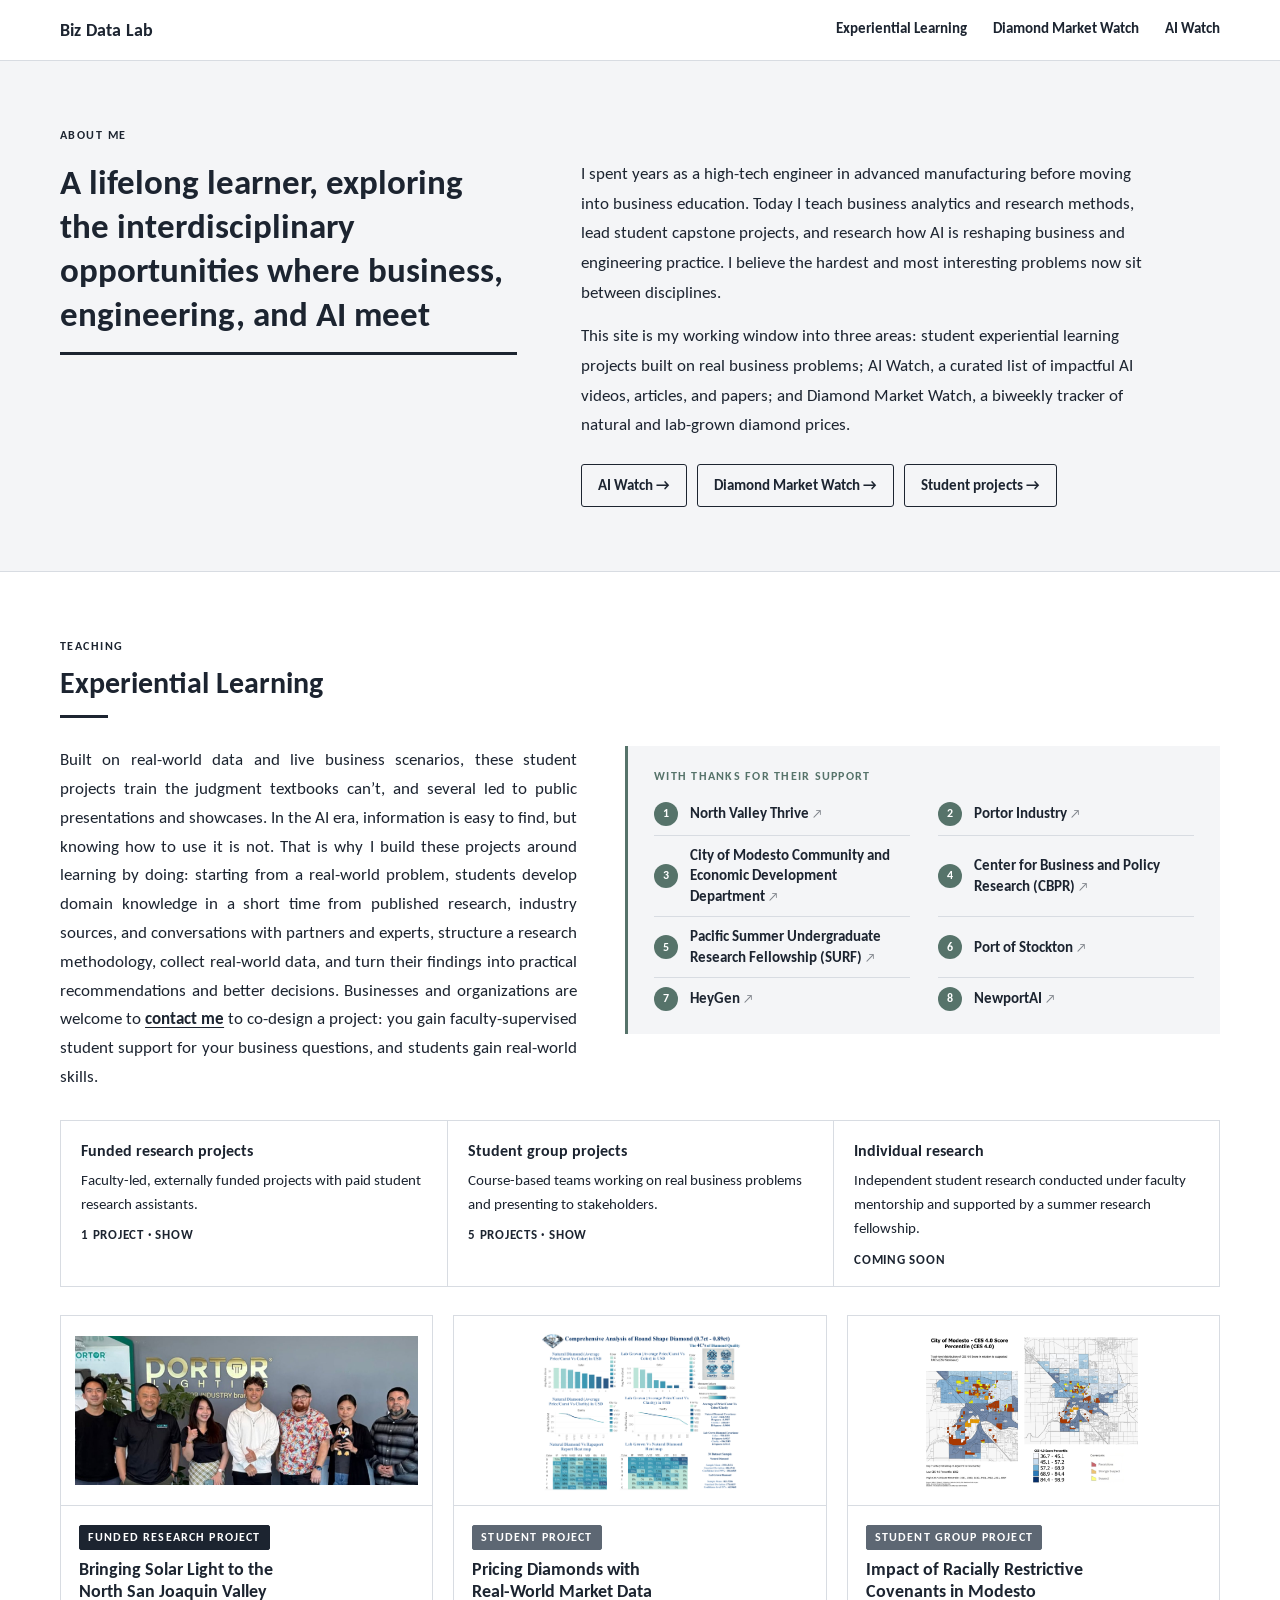
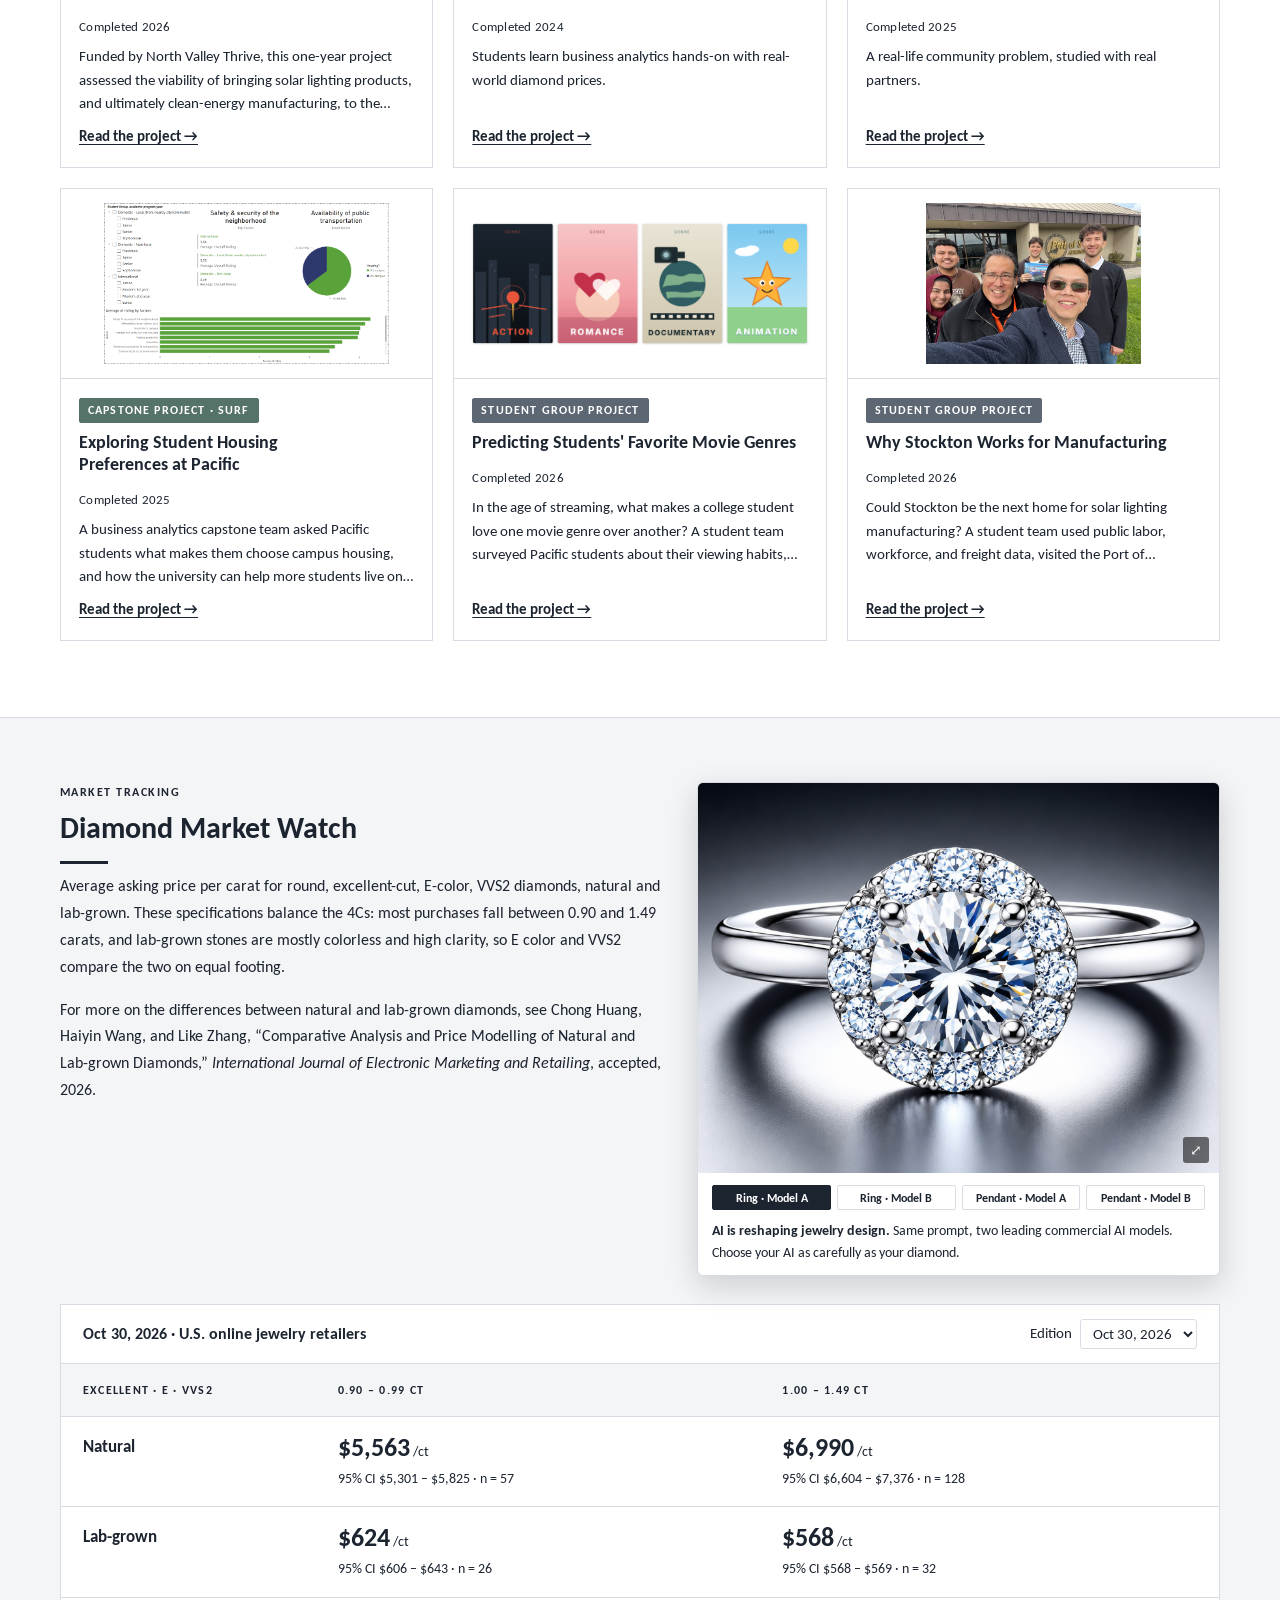
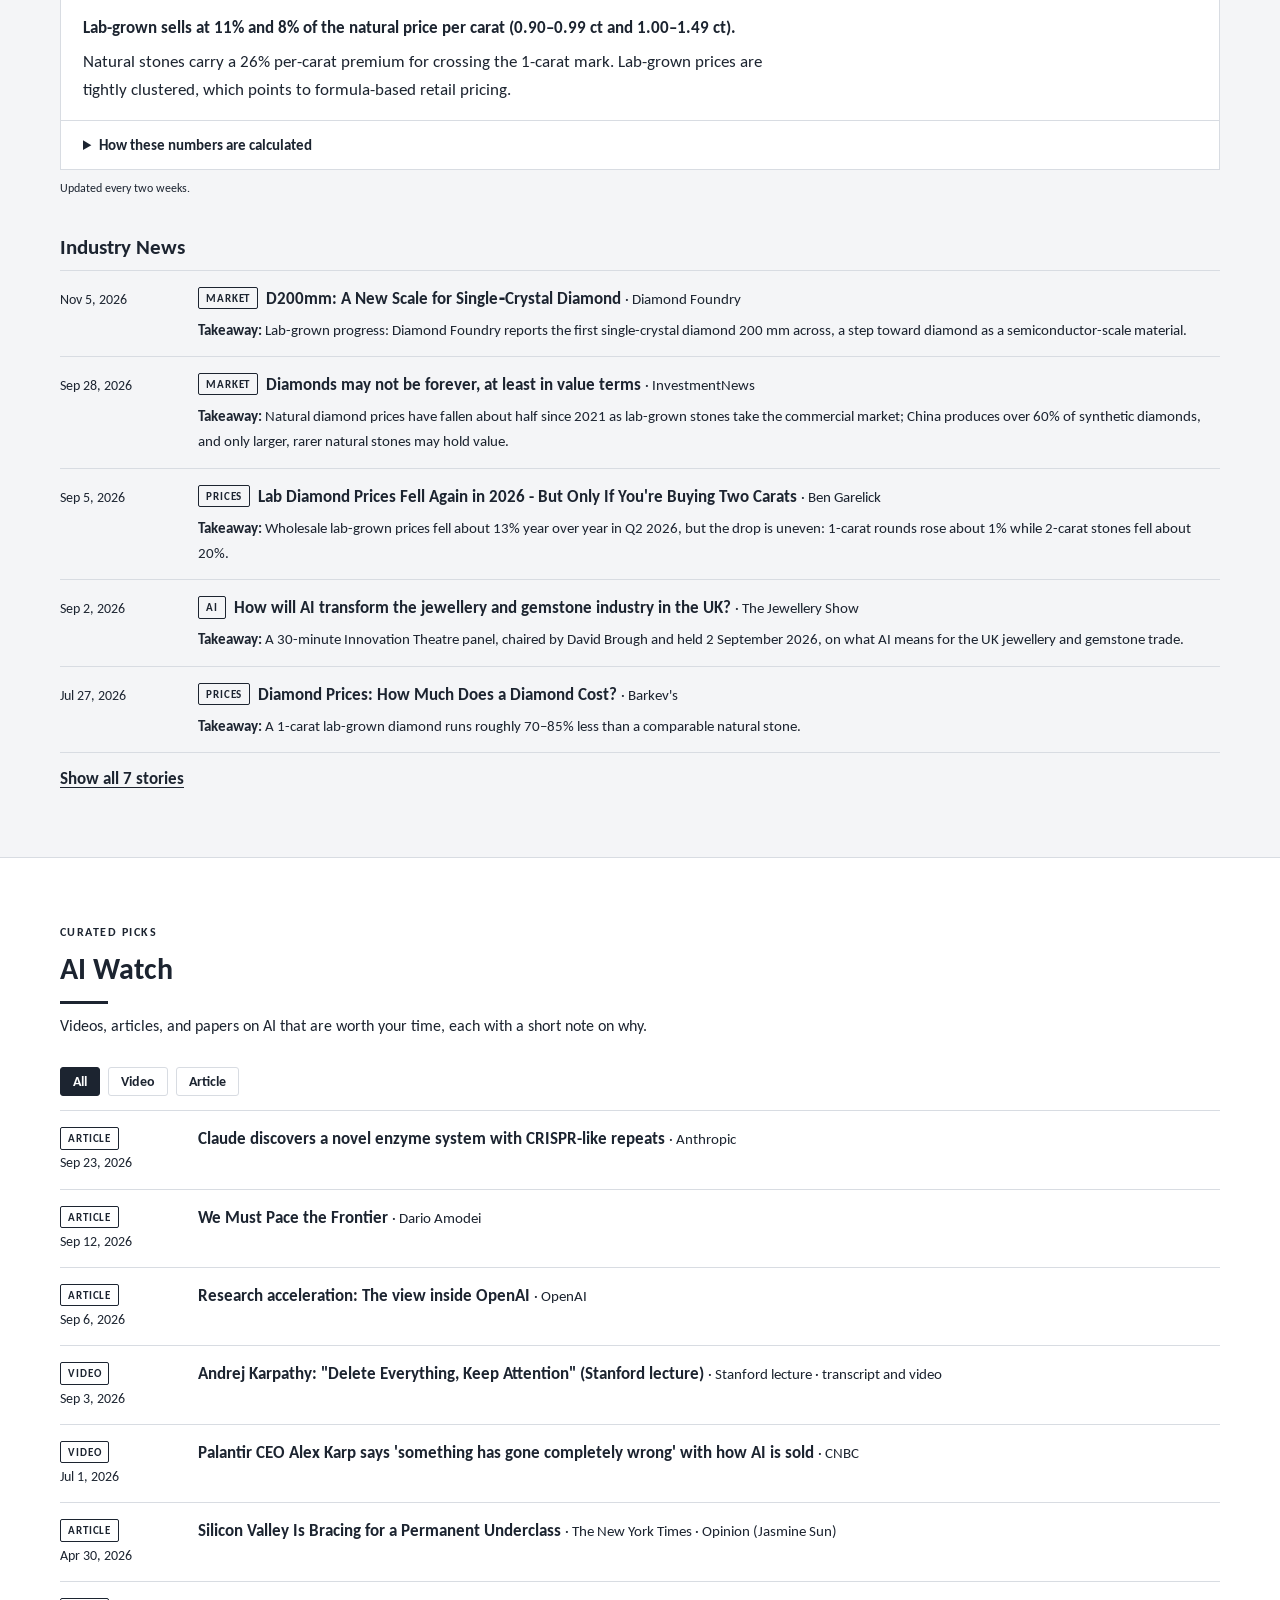
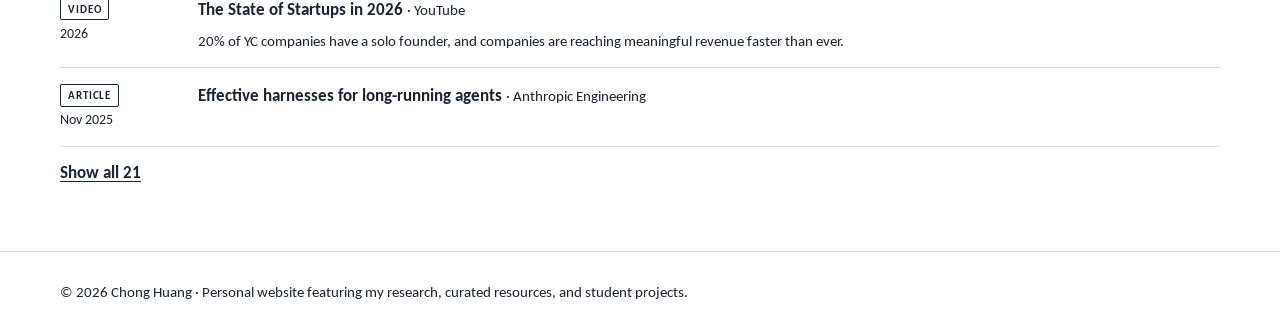
==== index.html @ 0e33a605 "Experiential Learning: bold 'contact me' email link Co-Authored-By: Claude Opus 5.5 <noreply@anthrop" ====
<!doctype html>
<html lang="en">
<head>
<meta charset="utf-8">
<meta name="viewport" content="width=device-width,initial-scale=1,viewport-fit=cover">
<title>Biz Data Lab</title>
<meta name="description" content="Experiential learning projects, a biweekly Diamond Market Watch, and curated AI resources.">
<link rel="preconnect" href="https://fonts.googleapis.com">
<link rel="stylesheet" href="https://fonts.googleapis.com/css2?family=Carlito:wght@400;700&display=swap">
<link rel="stylesheet" href="assets/site.css?v=4407b339">
<script data-goatcounter="https://biz-datalab.goatcounter.com/count" async src="//gc.zgo.at/count.js"></script>
</head>
<body>
<nav>
  <div class="wrap">
    <a class="brand" href="#about" id="brand">Biz Data Lab</a>
    <div class="links">
      <a href="#teaching">Experiential Learning</a>
      <a href="#market-watch">Diamond Market Watch</a>
      <a href="#ai-watch">AI Watch</a>
    </div>
  </div>
</nav>

<main>
  <section class="band tint" id="about">
    <div class="wrap intro">
      <div class="intro-left">
        <span class="label">About me</span>
        <h1 id="pName"></h1>
        <p class="role" id="pHead"></p>
      </div>
      <div class="intro-right">
        <p id="pBio"></p>
        <p id="pBio2"></p>
        <div class="areas" id="pAreas" hidden></div>
        <div class="jump"><a class="btn" href="#ai-watch">AI Watch →</a><a class="btn" href="#market-watch">Diamond Market Watch →</a><a class="btn" href="#teaching">Student projects →</a></div>
      </div>
    </div>
  </section>

  <section class="band" id="teaching">
    <div class="wrap">
      <div class="sec-head"><span class="label">Teaching</span><h2>Experiential Learning</h2></div>
      <div class="statement-row"><p class="statement" id="pStatement"></p><aside class="thanks" id="pThanks" hidden><span class="label">With thanks for their support</span><ul id="pThanksList"></ul></aside></div>
      <div class="types" id="projTypes"></div>
      <div class="proj-list" id="projList"></div>
      <div class="more"><button class="linkbtn" id="projMore" type="button" hidden></button></div>
    </div>
  </section>

  <section class="band tint" id="market-watch">
    <div class="wrap">
      <div class="mw-top"><div class="sec-head">
        <span class="label">Market tracking</span>
        <h2>Diamond Market Watch</h2>
        <p>Average asking price per carat for round, excellent-cut, E-color, VVS2 diamonds, natural and lab-grown. These specifications balance the 4Cs: most purchases fall between 0.90 and 1.49 carats, and lab-grown stones are mostly colorless and high clarity, so E color and VVS2 compare the two on equal footing.</p>
        <p class="cite">For more on the differences between natural and lab-grown diamonds, see Chong Huang, Haiyin Wang, and Like Zhang, “Comparative Analysis and Price Modelling of Natural and Lab-grown Diamonds,” <i>International Journal of Electronic Marketing and Retailing</i>, accepted, 2026.</p>
      </div>
      <figure class="aid" id="aid">
        <div class="aid-view" id="aidView" role="button" tabindex="0" aria-label="View full screen" title="Click to enlarge"><span class="aid-zoom" aria-hidden="true">⤢</span><img id="aidImg" src="assets/ai-design/ring-model-a-v2.jpg" alt="AI-generated halo ring design, model A"></div>
        <figcaption>
          <div class="aid-tabs" role="group" aria-label="AI design examples">
            <button type="button" data-i="0" aria-pressed="true">Ring · Model A</button><button type="button" data-i="1">Ring · Model B</button><button type="button" data-i="2">Pendant · Model A</button><button type="button" data-i="3">Pendant · Model B</button>
          </div>
          <p><b>AI is reshaping jewelry design.</b> Same prompt, two leading commercial AI models. Choose your AI as carefully as your diamond.</p>
        </figcaption>
      </figure></div>
      <div class="card">
        <div class="card-top"><strong id="edTitle">Loading…</strong>
          <label for="edPick">Edition <select id="edPick"></select></label></div>
        <div class="tbl"><table class="price">
          <thead><tr><th scope="col">Excellent · E · VVS2</th><th scope="col">0.90 – 0.99 ct</th><th scope="col">1.00 – 1.49 ct</th></tr></thead>
          <tbody id="priceBody"></tbody>
        </table></div>
        <div class="summary"><span class="ratio" id="ratio"></span><p id="comment"></p></div>
        <details class="method"><summary>How these numbers are calculated</summary>
          <p>Each cell samples online listings from U.S. jewelry retailers at one point in time. Price per carat = price ÷ carat weight. The 95% confidence interval (CI) = mean ± t(0.975, n−1) × standard error, and it describes the average price, not the spread of individual stones. These are asking prices, not transaction prices. Change markers compare with the previous edition. <a class="dl" href="data/price-history.csv">Download all editions (CSV)</a></p>
        </details>
      </div>
      <p class="fine">Updated every two weeks.</p>

      <div class="news">
        <h3>Industry News</h3>
        <ul class="list" id="newsList"><li class="loading">Loading…</li></ul>
        <div class="more"><button class="linkbtn" id="newsMore" type="button" hidden></button></div>
      </div>
    </div>
  </section>

  <section class="band" id="ai-watch">
    <div class="wrap">
      <div class="sec-head"><span class="label">Curated picks</span><h2>AI Watch</h2>
        <p>Videos, articles, and papers on AI that are worth your time, each with a short note on why.</p></div>
      <div class="filters" id="resFilters" role="group" aria-label="Filter by type"></div>
      <ul class="list" id="resList"></ul>
      <div class="more"><button class="linkbtn" id="resMore" type="button" hidden></button></div>
    </div>
  </section>
</main>

<footer><div class="wrap" id="foot"></div></footer>

<script>
const $ = id => document.getElementById(id);
const esc = s => String(s ?? "").replace(/[&<>"]/g, c => ({ "&": "&amp;", "<": "&lt;", ">": "&gt;", '"': "&quot;" }[c]));
const usd = v => "$" + Math.round(v).toLocaleString("en-US");
const fmt = (d, o) => {
  if (/^\d{4}$/.test(d || "")) return d;
  if (/^\d{4}-\d{2}$/.test(d || "")) return new Date(d + "-15T12:00:00").toLocaleDateString("en-US", { year: "numeric", month: "short" });
  const x = new Date(d + "T12:00:00"); return isNaN(x) ? (d || "") : x.toLocaleDateString("en-US", o || { year: "numeric", month: "short", day: "numeric" });
};
const safeUrl = u => /^https?:\/\//i.test(u) ? u : "#";
const host = u => { try { return new URL(u).hostname.replace(/^www\./, ""); } catch (e) { return u; } };
let DATA;

function renderProfile(p) {
  const name = p.name || "";
  if (name) { $("pName").textContent = name; $("pHead").textContent = p.headline || ""; $("pHead").hidden = !p.headline; }
  else { $("pName").textContent = p.headline || "Biz Data Lab"; $("pName").classList.add("long"); $("pHead").hidden = true; }
  $("pBio").textContent = p.bio || ""; $("pBio2").textContent = p.bio2 || ""; $("pBio2").hidden = !p.bio2;
  const areas = (p.areas || [p.area1, p.area2].filter(Boolean).join(" | ")).split("|").map(x => x.trim()).filter(Boolean);
  $("pAreas").innerHTML = areas.map(a => `<span>${esc(a)}</span>`).join(""); $("pAreas").hidden = !areas.length;
  $("pStatement").innerHTML = esc(p.statement || "").replace(/\[([^\]]+)\]\(((?:https?:\/\/|mailto:)[^\s)]+)\)/g, (m, txt, url) => `<a href="${url}"${url.startsWith("mailto:") ? "" : ' target="_blank" rel="noopener"'}>${txt}</a>`).replace(/\*\*([^*]+)\*\*/g, "<strong>$1</strong>"); $("pStatement").hidden = !p.statement;
  const thanks = (p.thanks || "").split("|").map(x => x.trim()).filter(Boolean);
  $("pThanksList").innerHTML = thanks.map(x => { const m = x.match(/^\[([^\]]+)\]\((https?:\/\/[^\s)]+)\)$/); return `<li>${m ? `<a href="${esc(m[2])}" target="_blank" rel="noopener noreferrer">${esc(m[1])}</a>` : esc(x)}</li>`; }).join("");
  $("pThanks").hidden = !thanks.length;
  if (name && !/^\[/.test(name)) { $("brand").textContent = name; document.title = name + " · Biz Data Lab"; }
  $("foot").textContent = `© ${new Date().getFullYear()} Chong Huang · Personal website featuring my research, curated resources, and student projects.` + (p.email && !/^\[/.test(p.email) ? ` · ${p.email}` : "");
}
const PTYPES = [
  ["funded", "Funded research projects", "Faculty-led, externally funded projects with paid student research assistants."],
  ["group", "Student group projects", "Course-based teams working on real business problems and presenting to stakeholders."],
  ["individual", "Individual research", "Independent student research conducted under faculty mentorship and supported by a summer research fellowship."]
];
const PTYPE_LABEL = { funded: "Funded research project", group: "Student group project", individual: "Individual research" };
let PFILTER = "all", PSHOWALL = false;
const PFIRST = 6;
function renderProjects(list) {
  const count = k => list.filter(p => p.type === k).length;
  $("projTypes").innerHTML = PTYPES.map(([k, t, d]) => { const n = count(k);
    return `<button type="button" data-k="${k}" aria-pressed="${PFILTER === k}"${n ? "" : " disabled"}><b>${t}</b><p>${d}</p><small>${n ? n + (n > 1 ? " projects" : " project") + (PFILTER === k ? " · showing" : " · show") : "Coming soon"}</small></button>`; }).join("");
  $("projTypes").querySelectorAll("button").forEach(b => b.onclick = () => { PFILTER = PFILTER === b.dataset.k ? "all" : b.dataset.k; PSHOWALL = false; renderProjects(list); });
  const shown = list.filter(p => PFILTER === "all" || p.type === PFILTER);
  const visible = PSHOWALL ? shown : shown.slice(0, PFIRST);
  $("projList").innerHTML = visible.map(p => {
    const url = `project.html?p=${encodeURIComponent(p.slug)}`;
    const first = (p.summary || "").split(/(?<=\.)\s+/)[0];
    return `<article class="pcard">
      <a class="pcard-img" href="${url}" tabindex="-1" aria-hidden="true">${p.image ? `<img src="${esc(p.image)}" alt="" loading="lazy">` : ""}</a>
      <div class="pcard-body">
        <span><span class="badge solid ${esc(p.badge || (p.type === "funded" ? "funded" : "student"))}">${esc(p.label || PTYPE_LABEL[p.type] || p.type || "Project")}</span></span>
        <h3><a href="${url}">${esc(p.title)}</a></h3>
        ${(p.year || p.period) ? `<p class="meta yr">${esc(p.year ? "Completed " + p.year : p.period)}</p>` : ""}
        <p class="pcard-sum">${esc(first)}</p>
        <a class="pcard-more" href="${url}">Read the project →</a>
      </div></article>`; }).join("") || '<p class="empty">Projects coming soon.</p>';
  const more = $("projMore");
  more.hidden = shown.length <= PFIRST;
  more.textContent = PSHOWALL ? "Show fewer projects" : `Show all ${shown.length} projects`;
  more.onclick = () => { PSHOWALL = !PSHOWALL; renderProjects(list); if (!PSHOWALL) $("teaching").scrollIntoView(); };
}
function cell(s, prev) {
  if (!s) return '<td class="none">No sample</td>';
  let chg = "";
  if (prev) { const d = 100 * (s.mean / prev.mean - 1); chg = `<span class="chg">${d >= 0 ? "▲" : "▼"} ${Math.abs(d).toFixed(1)}%</span>`; }
  return `<td><div class="m">${usd(s.mean)}<small> /ct</small>${chg}</div><div class="ci">95% CI ${usd(s.lo)} – ${usd(s.hi)} · n = ${s.n}</div></td>`;
}
function ratioText(c) {
  const r = [];
  if (c.n090 && c.l090) r.push(`${Math.round(100 * c.l090.mean / c.n090.mean)}%`);
  if (c.n100 && c.l100) r.push(`${Math.round(100 * c.l100.mean / c.n100.mean)}%`);
  return r.length ? `Lab-grown sells at ${r.join(" and ")} of the natural price per carat${r.length === 2 ? " (0.90–0.99 ct and 1.00–1.49 ct)" : ""}.` : "";
}
function renderPrices(idx) {
  const eds = DATA.editions;
  if (!eds.length) { $("edTitle").textContent = "First edition coming soon"; return; }
  $("edPick").innerHTML = eds.map((e, i) => `<option value="${i}">${esc(fmt(e.date))}</option>`).reverse().join("");
  $("edPick").value = String(idx);
  const e = eds[idx], p = idx > 0 ? eds[idx - 1].cells : {};
  $("edTitle").textContent = `${fmt(e.date)} · ${e.source || ""}`;
  $("priceBody").innerHTML = `<tr class="nat"><th scope="row">Natural</th>${cell(e.cells.n090, p.n090)}${cell(e.cells.n100, p.n100)}</tr>
    <tr class="lab"><th scope="row">Lab-grown</th>${cell(e.cells.l090, p.l090)}${cell(e.cells.l100, p.l100)}</tr>`;
  $("ratio").textContent = ratioText(e.cells);
  $("comment").textContent = e.comment || "";
}
const CAT = { prices: "Prices", market: "Market", research: "Market", ai: "AI" };
let newsAll = false;
function renderNews() {
  const items = DATA.news.slice().sort((a, b) => (b.date || "").localeCompare(a.date || ""));
  const shown = newsAll ? items : items.slice(0, 5);
  $("newsList").innerHTML = shown.map(n => `<li><time>${esc(fmt(n.date))}</time>
    <div><span class="tag ${esc(n.category === "market" ? "research" : n.category)}">${esc(CAT[n.category] || n.category)}</span><a class="t" href="${esc(safeUrl(n.url))}" target="_blank" rel="noopener">${esc(n.title)}</a> <span class="src">· ${esc(n.source)}</span>${n.takeaway ? `<div class="note"><b>Takeaway:</b> ${esc(n.takeaway)}</div>` : ""}</div><span></span></li>`).join("")
    || '<li class="empty">News will appear here.</li>';
  const b = $("newsMore"); b.hidden = items.length <= 5;
  b.textContent = newsAll ? "Show fewer" : `Show all ${items.length} stories`;
}
let resType = "All", resAll = false;
function renderRes() {
  const all = DATA.resources.slice().sort((a, b) => (b.date || "").localeCompare(a.date || ""));
  const ORDER = ["Video", "Article", "Paper"], types = ["All", ...[...new Set(all.map(r => r.type).filter(Boolean))].sort((a, b) => (ORDER.indexOf(a) + 99 * (ORDER.indexOf(a) < 0)) - (ORDER.indexOf(b) + 99 * (ORDER.indexOf(b) < 0)))];
  $("resFilters").innerHTML = types.length > 2 ? types.map(t => `<button type="button" class="${t === resType ? "on" : ""}" data-t="${esc(t)}" aria-pressed="${t === resType}">${esc(t)}</button>`).join("") : "";
  const matched = all.filter(r => resType === "All" || r.type === resType);
  const items = resAll ? matched : matched.slice(0, 8);
  const mb = $("resMore"); mb.hidden = matched.length <= 8;
  mb.textContent = resAll ? "Show fewer" : `Show all ${matched.length}`;
  $("resList").innerHTML = items.map(r => `<li><span class="kind"><span class="tag">${esc(r.type)}</span>${r.date ? "<br>" + esc(fmt(r.date)) : ""}</span>
    <div><a class="t" href="${esc(safeUrl(r.url))}" target="_blank" rel="noopener">${esc(r.title || host(r.url))}</a>${r.source ? ` <span class="src">· ${esc(r.source)}</span>` : ""}${r.comment ? `<div class="note">${esc(r.comment)}</div>` : ""}</div><span></span></li>`).join("")
    || '<li class="empty">First picks coming soon.</li>';
}
document.addEventListener("click", ev => { const b = ev.target.closest("#resFilters button"); if (b) { resType = b.dataset.t; resAll = false; renderRes(); } });
$("resMore").addEventListener("click", () => { resAll = !resAll; renderRes(); });
$("edPick").addEventListener("change", ev => renderPrices(+ev.target.value));
$("newsMore").addEventListener("click", () => { newsAll = !newsAll; renderNews(); });

fetch("data/site.json", { cache: "no-cache" }).then(r => r.json()).then(d => {
  DATA = Object.assign({ profile: {}, projects: [], resources: [], news: [], editions: [] }, d);
  renderProfile(DATA.profile); renderProjects(DATA.projects);
  renderPrices(DATA.editions.length - 1); renderNews(); renderRes();
}).catch(() => { $("edTitle").textContent = "Could not load data. Please refresh the page."; $("newsList").innerHTML = ""; });
</script>
<script>
(function(){const imgs=[["ring-model-a","halo ring, model A"],["ring-model-b","halo ring, model B"],["pendant-model-a","bicolor pendant, model A"],["pendant-model-b","bicolor pendant, model B"]];
const box=document.getElementById("aid");if(!box)return;const im=document.getElementById("aidImg"),bs=[...box.querySelectorAll("button")];let i=0,timer;
const show=k=>{i=k;im.style.opacity=0;setTimeout(()=>{im.src="assets/ai-design/"+imgs[k][0]+"-v2.jpg";im.style.opacity=1;},180);im.alt="AI-generated "+imgs[k][1];bs.forEach((b,j)=>b.setAttribute("aria-pressed",j===k));};
const start=()=>{clearInterval(timer);if(!matchMedia("(prefers-reduced-motion: reduce)").matches)timer=setInterval(()=>show((i+1)%imgs.length),5000);};
bs.forEach((b,j)=>b.onclick=()=>{show(j);clearInterval(timer);});
const lb=document.createElement("div");lb.className="lb";lb.hidden=true;lb.setAttribute("role","dialog");lb.setAttribute("aria-modal","true");lb.setAttribute("aria-label","Enlarged image");
lb.innerHTML='<button type="button" class="lb-x" aria-label="Close">×</button><button type="button" class="lb-p" aria-label="Previous">‹</button><img alt=""><button type="button" class="lb-n" aria-label="Next">›</button><p class="lb-c"></p>';
document.body.appendChild(lb);const lbi=lb.querySelector("img"),lbc=lb.querySelector(".lb-c");
const lbShow=k=>{show(k);lbi.src="assets/ai-design/"+imgs[k][0]+"-v2.jpg";lbi.alt="AI-generated "+imgs[k][1];lbc.textContent=bs[k].textContent;};
const open=()=>{clearInterval(timer);lbShow(i);lb.hidden=false;document.body.style.overflow="hidden";lb.querySelector(".lb-x").focus();};
const close=()=>{lb.hidden=true;document.body.style.overflow="";document.getElementById("aidView").focus();};
document.getElementById("aidView").onclick=open;document.getElementById("aidView").onkeydown=e=>{if(e.key==="Enter"||e.key===" "){e.preventDefault();open();}};
lb.querySelector(".lb-x").onclick=close;lb.querySelector(".lb-p").onclick=e=>{e.stopPropagation();lbShow((i+imgs.length-1)%imgs.length);};
lb.querySelector(".lb-n").onclick=e=>{e.stopPropagation();lbShow((i+1)%imgs.length);};
lb.onclick=e=>{if(e.target===lb)close();};
document.addEventListener("keydown",e=>{if(lb.hidden)return;if(e.key==="Escape")close();if(e.key==="ArrowRight")lbShow((i+1)%imgs.length);if(e.key==="ArrowLeft")lbShow((i+imgs.length-1)%imgs.length);});box.addEventListener("mouseenter",()=>clearInterval(timer));start();})();
</script>
</body>
</html>
---- assets/site.css ----
/* Layout: full-width bands (About, Market Watch tinted; Teaching, AI white), content in a 1040px column.
   One text color throughout; hierarchy comes from size, weight, and rules only. */
:root{
  --bg:#ffffff; --band:#f4f5f7; --ink:#1c2430; --line:#d8dce2; --chip:#eef0f3;
  --font:Calibri, Carlito, "Segoe UI", system-ui, sans-serif;
  color-scheme:light;
  padding-top:env(safe-area-inset-top,0px);padding-bottom:env(safe-area-inset-bottom,0px);
}
@media (prefers-color-scheme: dark){:root:not([data-theme="light"]){--bg:#11161d;--band:#171e27;--ink:#e6e9ee;--line:#2c3542;--chip:#202936;color-scheme:dark}}
:root[data-theme="dark"]{--bg:#11161d;--band:#171e27;--ink:#e6e9ee;--line:#2c3542;--chip:#202936;color-scheme:dark}

*{box-sizing:border-box}
[hidden]{display:none!important}
html{scroll-behavior:smooth;scroll-padding-top:72px}
body{margin:0;background:var(--bg);color:var(--ink);font:17px/1.65 var(--font)}
body::before{content:"";position:fixed;inset:0 0 auto;height:env(safe-area-inset-top,0px);z-index:10;background:var(--bg)}
a{color:var(--ink);text-decoration:underline;text-underline-offset:3px;text-decoration-thickness:1px}
a:hover{text-decoration-thickness:2px}
a:focus-visible,button:focus-visible,select:focus-visible,summary:focus-visible{outline:2px solid var(--ink);outline-offset:3px}
h1,h2,h3,p{margin:0}
h1,h2,h3{line-height:1.2;text-wrap:balance}
.wrap{max-width:1200px;margin:0 auto;padding-left:max(20px,env(safe-area-inset-left,0px));padding-right:max(20px,env(safe-area-inset-right,0px))}
.label{font-size:.78rem;font-weight:700;letter-spacing:.12em;text-transform:uppercase}

/* header */
nav{position:sticky;top:env(safe-area-inset-top,0px);z-index:5;background:var(--bg);border-bottom:1px solid var(--line)}
nav .wrap{display:flex;align-items:center;justify-content:space-between;gap:10px 28px;min-height:60px;flex-wrap:wrap;padding-block:10px}
.brand{font-size:1.15rem;font-weight:700;text-decoration:none;letter-spacing:.01em}
.links{display:flex;gap:26px;flex-wrap:wrap}
.links a{text-decoration:none;font-size:.95rem;font-weight:700;padding-block:4px;border-bottom:2px solid transparent}
.links a:hover{border-bottom-color:var(--ink)}

/* bands */
.band{padding-block:64px;border-bottom:1px solid var(--line)}
.band.tint{background:var(--band)}
.sec-head{display:flex;flex-direction:column;gap:8px;margin-bottom:28px;max-width:70ch}
.sec-head h2{font-size:1.9rem}
.sec-head h2::after{content:"";display:block;width:48px;height:3px;background:var(--ink);margin-top:14px}
.sec-head p{font-size:1.02rem}

/* about */
.intro{display:grid;grid-template-columns:minmax(0,1fr) minmax(0,1.4fr);gap:24px 64px;align-items:start}
.intro-left,.intro-right{display:flex;flex-direction:column;gap:14px;min-width:0}
.intro h1{font-size:clamp(2.2rem,4.6vw,3rem);font-weight:700}
.intro h1.long{font-size:clamp(1.7rem,3.2vw,2.2rem);line-height:1.25;padding-bottom:16px;border-bottom:3px solid var(--ink)}
.intro .role{font-size:1.15rem;line-height:1.5;padding-top:14px;border-top:3px solid var(--ink);max-width:32ch}
.intro-right{padding-top:34px}
.intro-right p{font-size:1.06rem;line-height:1.75;max-width:64ch}
.areas{display:flex;flex-wrap:wrap;gap:8px}
.areas span{font-size:.85rem;border:1px solid var(--line);padding:3px 10px;border-radius:3px}

/* teaching */
.statement{font-size:1.06rem;line-height:1.7;max-width:70ch;margin-bottom:28px;text-align:justify;hyphens:auto}
.projects{list-style:none;margin:0;padding:0;display:grid;grid-template-columns:repeat(2,minmax(0,1fr));gap:20px}
.projects li{border:1px solid var(--line);border-top:3px solid var(--ink);background:var(--bg);padding:20px 22px;display:flex;flex-direction:column;gap:6px;min-width:0}
.projects small{font-size:.76rem;font-weight:700;letter-spacing:.1em;text-transform:uppercase}
.projects b{font-size:1.15rem;line-height:1.3}
.projects p{font-size:.98rem}
.projects a.pdf{margin-top:auto;padding-top:10px;font-weight:700;font-size:.95rem}

/* market watch */
.card{background:var(--bg);border:1px solid var(--line)}
.card-top{display:flex;justify-content:space-between;align-items:center;gap:10px 16px;flex-wrap:wrap;padding:14px 22px;border-bottom:1px solid var(--line)}
.card-top strong{font-size:1.02rem}
.card-top label{font-size:.95rem;display:flex;align-items:center;gap:8px}
.card-top select{font:inherit;color:var(--ink);background:var(--bg);border:1px solid var(--line);border-radius:3px;padding:4px 8px}
.tbl{overflow-x:auto}
table.price{border-collapse:collapse;width:100%;min-width:500px;font-variant-numeric:tabular-nums}
.price th,.price td{padding:16px 22px;text-align:left;border-bottom:1px solid var(--line);vertical-align:top}
.price thead th{font-size:.78rem;font-weight:700;letter-spacing:.1em;text-transform:uppercase;background:var(--band)}
.price tbody th{width:22%;font-size:1.05rem}
.price .m{font-size:1.6rem;font-weight:700;line-height:1.15}
.price .m small{font-size:.85rem;font-weight:400}
.price .ci{font-size:.9rem;margin-top:4px}
.chg{display:inline-block;font-size:.82rem;font-weight:700;margin-left:8px;padding:1px 6px;border:1px solid var(--line);border-radius:3px;vertical-align:4px}
.price .none{font-style:italic}
.summary{padding:16px 22px;display:flex;flex-direction:column;gap:6px;border-bottom:1px solid var(--line)}
.summary .ratio{font-weight:700}
.summary p{max-width:80ch}
details.method{padding:12px 22px;font-size:.92rem}
details.method summary{cursor:pointer;font-weight:700}
details.method p{margin-top:8px;max-width:90ch}
.dl{font-weight:700}

.news{margin-top:36px}
.news h3,.sub-h{font-size:1.3rem;margin-bottom:10px}
.list{list-style:none;margin:0;padding:0;border-top:1px solid var(--line)}
.list li{display:grid;grid-template-columns:120px minmax(0,1fr) auto;gap:4px 18px;padding:14px 0;border-bottom:1px solid var(--line);align-items:baseline}
.list time,.list .kind{font-size:.88rem;font-variant-numeric:tabular-nums}
.list a.t{font-weight:700;text-decoration:none}
.list a.t:hover{text-decoration:underline}
.list .src{font-size:.92rem}
.list .note{font-size:.96rem;margin-top:4px}
.tag{display:inline-block;font-size:.7rem;font-weight:700;letter-spacing:.08em;text-transform:uppercase;padding:1px 7px;border:1px solid var(--ink);border-radius:2px;margin-right:8px;vertical-align:2px}
.more{margin-top:12px}
.linkbtn{background:none;border:0;padding:0;font:inherit;font-weight:700;color:var(--ink);text-decoration:underline;text-underline-offset:3px;cursor:pointer}
.empty,.loading{padding:14px 0}

.fine{font-size:.78rem;margin-top:8px}
.jump{display:flex;flex-wrap:wrap;gap:10px;margin-top:10px}
.btn{display:inline-block;font-weight:700;font-size:.95rem;text-decoration:none;border:1.5px solid var(--ink);padding:8px 16px;border-radius:3px}
.btn:hover{background:var(--ink);color:var(--bg)}
.filters{display:flex;gap:8px;flex-wrap:wrap;margin-bottom:14px}
.filters button{font:700 .88rem var(--font);color:var(--ink);background:transparent;border:1px solid var(--line);border-radius:3px;padding:5px 12px;cursor:pointer}
.filters button.on{border-color:var(--ink);background:var(--ink);color:var(--bg)}
footer{padding-block:28px;font-size:.92rem}

@media (max-width:760px){
  .band{padding-block:44px}
  .intro{grid-template-columns:minmax(0,1fr)}
  .intro-right{padding-top:0}
  .projects{grid-template-columns:minmax(0,1fr)}
  .list li{grid-template-columns:minmax(0,1fr) auto}
  .list time,.list .kind{grid-column:1/-1}
  .links{gap:18px}
}
@media (prefers-reduced-motion:reduce){html{scroll-behavior:auto}}

/* ---------- experiential learning: overview ---------- */
.types{display:grid;grid-template-columns:repeat(3,minmax(0,1fr));gap:0;border:1px solid var(--line);margin-bottom:28px;background:var(--bg)}
.types div{padding:16px 20px;border-left:1px solid var(--line);display:flex;flex-direction:column;gap:4px;min-width:0}
.types div:first-child{border-left:0}
.types b{font-size:1.02rem}
.types p{font-size:.92rem}
.types small{font-size:.8rem;font-weight:700;letter-spacing:.06em;text-transform:uppercase;margin-top:4px}
.badge{display:inline-block;font-size:.72rem;font-weight:700;letter-spacing:.1em;text-transform:uppercase;border:1px solid var(--ink);padding:2px 8px;border-radius:2px}
.badge.solid{background:var(--ink);color:var(--bg)}
.proj-list{display:flex;flex-direction:column;gap:24px}
.pcard{display:grid;grid-template-columns:minmax(0,.8fr) minmax(0,1.6fr);border:1px solid var(--line);background:var(--bg);min-width:0}
.pcard-img{display:block;background:var(--band);min-height:260px;overflow:hidden}
.pcard-img img{width:100%;height:100%;object-fit:cover;display:block}
.pcard-body{padding:26px 30px;display:flex;flex-direction:column;gap:10px;min-width:0}
.pcard h3{font-size:1.5rem}
.pcard h3 a{text-decoration:none}
.pcard h3 a:hover{text-decoration:underline}
.meta{font-size:.92rem}
.mini-stats{display:grid;grid-template-columns:repeat(3,minmax(0,1fr));gap:0;border-top:1px solid var(--line);border-bottom:1px solid var(--line);margin-block:6px}
.mini-stats div{padding:10px 12px 10px 0;display:flex;flex-direction:column;min-width:0}
.mini-stats b{font-size:1.45rem;line-height:1.1;font-variant-numeric:tabular-nums}
.mini-stats span{font-size:.85rem}
.pcard .btn{align-self:flex-start;margin-top:4px}
@media (max-width:760px){
  .types{grid-template-columns:minmax(0,1fr)}
  .types div{border-left:0;border-top:1px solid var(--line)}
  .types div:first-child{border-top:0}
  .pcard{grid-template-columns:minmax(0,1fr)}
  .pcard-img{min-height:200px;max-height:260px}
  .pcard-body{padding:20px}
}

/* ---------- project story page ---------- */
.back{font-size:.95rem;font-weight:700;text-decoration:none;display:inline-block;margin-bottom:18px}
.back:hover{text-decoration:underline}
.phero{display:grid;grid-template-columns:minmax(0,1.6fr) minmax(0,1fr);gap:28px 56px;align-items:start}
.phero h1{font-size:clamp(2rem,4.2vw,2.8rem);margin-top:12px}
.phero .facts{display:flex;flex-wrap:wrap;gap:6px 22px;font-size:.95rem;margin-top:12px;padding-top:12px;border-top:3px solid var(--ink)}
.phero .facts span b{font-weight:700}
.phero p.sum{font-size:1.08rem;line-height:1.75;margin-top:16px;max-width:68ch}
.phero .jump{margin-top:18px}
.phero-img{border:1px solid var(--line);background:var(--bg)}
.phero-img img{width:100%;display:block;max-height:460px;object-fit:cover}
.stats{display:grid;grid-template-columns:repeat(4,minmax(0,1fr));border:1px solid var(--line);background:var(--bg)}
.stats div{padding:22px 22px;border-left:1px solid var(--line);border-top:1px solid var(--line);display:flex;flex-direction:column;gap:4px;min-width:0}
.stats div:nth-child(4n+1){border-left:0}
.stats div:nth-child(-n+4){border-top:0}
.stats b{font-size:2rem;line-height:1.05;font-variant-numeric:tabular-nums}
.stats span{font-size:.95rem}
.work{display:grid;grid-template-columns:repeat(2,minmax(0,1fr));gap:20px}
.work article{border:1px solid var(--line);border-top:3px solid var(--ink);background:var(--bg);display:flex;flex-direction:column;min-width:0}
.work article.wide{grid-column:1/-1}
.work .imgs{display:grid;grid-auto-flow:column;grid-auto-columns:minmax(0,1fr);gap:2px;background:var(--line)}
.work .imgs img{width:100%;height:260px;object-fit:cover;display:block}
.work .wb{padding:18px 22px;display:flex;flex-direction:column;gap:6px}
.work h3{font-size:1.15rem}
.work .wb a{font-weight:700;font-size:.95rem;margin-top:4px}
.carousel{border:1px solid var(--line);background:var(--bg)}
.car-view{overflow:hidden}
.car-track{display:flex;transition:transform .35s ease}
.car-slide{flex:0 0 100%;padding:34px 40px;min-width:0}
.car-slide h3{font-size:1.5rem;margin-bottom:18px}
.car-slide ul{margin:0;padding-left:1.1em;display:flex;flex-direction:column;gap:10px;max-width:80ch}
.pilot{display:grid;grid-template-columns:1fr 1.15fr;gap:32px;align-items:start}
.pilot ol{margin:14px 0 0;padding-left:1.3em;display:flex;flex-direction:column;gap:8px}
.pilot figure{margin:0}.pilot img{width:100%;display:block;border:1px solid var(--line)}
.pilot figcaption{font-size:.88rem;color:var(--muted,#555);margin-top:8px}
@media (max-width:760px){.pilot{grid-template-columns:1fr}}
.car-ctl{display:flex;align-items:center;justify-content:space-between;gap:12px;padding:12px 20px;border-top:1px solid var(--line)}
.car-ctl .arrows{display:flex;gap:8px}
.car-ctl button{font:700 .95rem var(--font);color:var(--ink);background:var(--bg);border:1.5px solid var(--ink);border-radius:3px;padding:6px 14px;cursor:pointer}
.car-ctl button:hover{background:var(--ink);color:var(--bg)}
.dots{display:flex;gap:8px;align-items:center;flex-wrap:wrap}
.dots button{border:1px solid var(--ink);background:transparent;padding:4px 10px;font-size:.82rem}
.dots button[aria-current="true"]{background:var(--ink);color:var(--bg)}
.timeline{display:grid;grid-template-columns:repeat(3,minmax(0,1fr));gap:0;position:relative}
.timeline div{padding:18px 20px 0 0;border-top:3px solid var(--ink);display:flex;flex-direction:column;gap:6px;min-width:0;position:relative}
.timeline div::before{content:"";position:absolute;top:-9px;left:0;width:14px;height:14px;border-radius:50%;background:var(--ink)}
.timeline .yr{font-size:.82rem;font-weight:700;letter-spacing:.08em;text-transform:uppercase}
.timeline .jobs{font-size:1.5rem;font-weight:700;margin-top:6px}
.quotes{display:grid;grid-template-columns:repeat(3,minmax(0,1fr));gap:28px}
.quotes figure{margin:0;display:flex;flex-direction:column;gap:12px;min-width:0}
.quotes blockquote{margin:0;font-size:1rem;line-height:1.65;border-left:3px solid var(--ink);padding-left:14px}
.quotes figcaption b{display:block}
.quotes figcaption{font-size:.92rem}
.checks{list-style:none;margin:0;padding:0;display:grid;grid-template-columns:repeat(2,minmax(0,1fr));gap:12px 32px}
.checks li{padding-left:28px;position:relative}
.checks li::before{content:"✓";position:absolute;left:0;top:0;font-weight:700}
.people{display:grid;grid-template-columns:repeat(2,minmax(0,1fr));gap:24px 56px}
.people h3{font-size:1.15rem;margin-bottom:8px}
.people ul{list-style:none;margin:0;padding:0;border-top:1px solid var(--line)}
.people li{padding:10px 0;border-bottom:1px solid var(--line);display:flex;justify-content:space-between;gap:16px;flex-wrap:wrap}
.people li span{font-size:.95rem}
.generic ul{margin:0;padding-left:1.1em;display:flex;flex-direction:column;gap:8px;max-width:80ch}
@media (max-width:860px){
  .phero{grid-template-columns:minmax(0,1fr)}
  .stats{grid-template-columns:repeat(2,minmax(0,1fr))}
  .stats div{border-left:1px solid var(--line)!important;border-top:1px solid var(--line)!important}
  .stats div:nth-child(2n+1){border-left:0!important}
  .stats div:nth-child(-n+2){border-top:0!important}
  .work{grid-template-columns:minmax(0,1fr)}
  .work .imgs img{height:200px}
  .car-slide{padding:24px 20px}
  .timeline,.quotes,.checks,.people{grid-template-columns:minmax(0,1fr)}
  .timeline div{padding-bottom:16px}
}
@media (prefers-reduced-motion:reduce){.car-track{transition:none}}

.learn{display:grid;grid-template-columns:repeat(auto-fit,minmax(min(100%,300px),1fr));gap:0;border:1px solid var(--line);background:var(--bg)}
.learn div{padding:20px 22px;border-right:1px solid var(--line);border-bottom:1px solid var(--line);display:flex;flex-direction:column;gap:6px;min-width:0}
.learn b{font-size:1.08rem}
.work article.media{display:grid;grid-template-columns:minmax(0,.9fr) minmax(0,1.4fr)}
.work article.media .imgs img{height:100%;min-height:320px;max-height:460px}
.work article.media .wb{justify-content:center;padding:26px 30px}
.work article.media h3{font-size:1.35rem}
.prose{display:flex;flex-direction:column;gap:12px;max-width:72ch}
.prose p{font-size:1.06rem;line-height:1.75}
.slide-intro{margin:-6px 0 22px;font-size:1.02rem}
/* brief layout (course projects): steps row + results gallery */
.brief-head{max-width:76ch}
.brief-head h1{font-size:clamp(2rem,4.2vw,2.6rem);margin-top:12px;padding-bottom:12px;border-bottom:3px solid var(--ink)}
.brief-head p.sum{font-size:1.08rem;line-height:1.75;margin-top:16px}
.steps{list-style:none;counter-reset:s;margin:28px 0 0;padding:0;display:grid;grid-template-columns:repeat(auto-fit,minmax(min(100%,180px),1fr));border:1px solid var(--line);background:var(--bg)}
.steps li{counter-increment:s;padding:16px 18px;border-right:1px solid var(--line);display:flex;flex-direction:column;gap:4px}
.steps li:last-child{border-right:0}
.steps li::before{content:counter(s);font-weight:700;font-size:1.3rem}
.steps b{font-size:1rem}.steps span{font-size:.92rem;line-height:1.5}
.gallery{display:grid;grid-template-columns:repeat(2,minmax(0,1fr));gap:20px}
.gallery figure{margin:0;border:1px solid var(--line);border-top:3px solid var(--ink);background:var(--bg);display:flex;flex-direction:column;min-width:0}
.gallery figure.wide{grid-column:1/-1}
.gallery .gimg{background:#ffffff;padding:14px;display:flex;gap:12px;justify-content:center;align-items:center;flex:1}
.gallery .gimg a{display:block;min-width:0}
.gallery .gimg img{display:block;max-width:100%;max-height:420px;height:auto;margin:0 auto}
.gallery figure.wide .gimg img{max-height:640px}
.gallery figcaption{padding:14px 18px;display:flex;flex-direction:column;gap:4px;border-top:1px solid var(--line)}
.gallery figcaption span{font-size:.95rem;line-height:1.55}
.gallery figcaption a{font-weight:700;font-size:.95rem;margin-top:4px}
@media (max-width:760px){.gallery{grid-template-columns:minmax(0,1fr)}.steps li{border-right:0;border-bottom:1px solid var(--line)}}
@media (max-width:860px){.work article.media{grid-template-columns:minmax(0,1fr)}.work article.media .imgs img{min-height:0;height:300px}}
.team-photo{margin:0 0 28px;border:1px solid var(--line);background:var(--bg)}
.team-photo img{width:100%;display:block;max-height:520px;object-fit:cover}
.team-photo figcaption{padding:10px 16px;font-size:.92rem;border-top:1px solid var(--line)}
/* never crop the main project image: show it whole on white */
.pcard-img{background:#ffffff;display:flex;align-items:center;justify-content:center}
.pcard-img img{object-fit:contain;padding:20px;max-height:420px}
.phero-img{background:#ffffff}
.phero-img img{object-fit:contain;max-height:460px;padding:20px}
.phero-img.photo{background:var(--bg)}
.phero-img.photo img{padding:0;object-fit:contain;max-height:none}
.learn.five{grid-template-columns:repeat(3,minmax(0,1fr));grid-auto-flow:row dense}
.learn.five .tall{grid-column:3;grid-row:1 / span 2;border-right:0;justify-content:center}
.learn.five div:not(.tall):nth-of-type(n){border-right:1px solid var(--line)}
@media (max-width:860px){.learn.five{grid-template-columns:minmax(0,1fr)}.learn.five .tall{grid-column:auto;grid-row:auto}}

/* Experiential Learning: compact project grid with type filters (scales to many projects) */
.types button{all:unset;box-sizing:border-box;padding:16px 20px;border-left:1px solid var(--line);display:flex;flex-direction:column;gap:4px;min-width:0;cursor:pointer;color:var(--ink)}
.types button:first-child{border-left:0}
.types button:hover:not([disabled]){background:var(--band)}
.types button[aria-pressed="true"]{box-shadow:inset 0 -3px 0 var(--ink);background:var(--band)}
.types button[disabled]{cursor:default}
.types button:focus-visible{outline:2px solid var(--ink);outline-offset:-2px}
.proj-list{display:grid;grid-template-columns:repeat(auto-fill,minmax(min(100%,300px),1fr));gap:20px}
.proj-list .pcard{display:flex;flex-direction:column}
.proj-list .pcard-img{min-height:0;height:190px;border-bottom:1px solid var(--line)}
.proj-list .pcard-img img{max-height:190px;padding:14px}
.proj-list .pcard-body{padding:16px 18px 18px;gap:8px;flex:1}
.proj-list .pcard h3{font-size:1.15rem}
.proj-list .pcard .meta{font-size:.88rem}
.pcard-sum{font-size:.95rem;line-height:1.55;display:-webkit-box;-webkit-line-clamp:3;-webkit-box-orient:vertical;overflow:hidden}
.pcard-more{margin-top:auto;font-weight:700;font-size:.95rem}
@media (max-width:760px){.types button{border-left:0;border-top:1px solid var(--line)}.types button:first-child{border-top:0}}

/* project badges by kind: funded = black, capstone = greenish grey, other student projects = grey */
.badge.solid.funded{background:#1c2430;border-color:#1c2430;color:#ffffff}
.badge.solid.capstone{background:#56736a;border-color:#56736a;color:#ffffff}
.badge.solid.student{background:#5d6773;border-color:#5d6773;color:#ffffff}
.callout{margin-top:0;padding:14px 18px;border:1px solid var(--line);border-left:4px solid var(--ink);background:var(--bg);display:flex;flex-direction:column;gap:4px;max-width:76ch}
.callout p{font-size:.95rem;line-height:1.55}
.callout a{font-weight:700;font-size:.95rem;margin-top:2px}
.callouts{display:grid;grid-template-columns:repeat(auto-fit,minmax(min(100%,420px),1fr));gap:14px;margin-top:18px}
.callouts .callout{max-width:none}
.callout.has-thumb{flex-direction:row;align-items:flex-start;gap:16px}
.callout .thumb{position:relative;flex:0 0 112px;height:84px;border:1px solid var(--line);background:#ffffff;display:block;overflow:hidden}
.callout .thumb img{width:100%;height:100%;object-fit:cover;display:block}
.callout .thumb span{position:absolute;right:4px;bottom:4px;background:var(--ink);color:var(--bg);font-size:.8rem;line-height:1;padding:4px 5px;border-radius:2px}
.callout .thumb:hover{outline:2px solid var(--ink)}
.callout > div{display:flex;flex-direction:column;gap:4px;min-width:0}
.brief-head p.who{margin-top:14px;font-size:.98rem}
.yr{font-size:.82rem;letter-spacing:.02em;margin-top:6px}
.proj-list .pcard .meta.yr{font-size:.8rem}
.cite{font-size:.88rem;margin-top:8px}
/* Market Watch header: text left, AI design showcase right */
.mw-top{display:grid;grid-template-columns:minmax(0,1.15fr) minmax(0,1fr);gap:36px;align-items:start;margin-bottom:28px}
.mw-top .sec-head{margin-bottom:0}
.aid{margin:0;border:1px solid var(--line);background:var(--bg);border-radius:6px;overflow:hidden;box-shadow:0 10px 30px rgba(20,25,35,.18)}
.aid-view{aspect-ratio:4/3;background:#1d2128;overflow:hidden}
.aid-view img{width:100%;height:100%;object-fit:cover;display:block;transition:opacity .18s ease}
.aid figcaption{padding:12px 14px;display:flex;flex-direction:column;gap:10px}
.aid figcaption p{font-size:.88rem;line-height:1.5}
.aid-tabs{display:grid;grid-template-columns:repeat(4,minmax(0,1fr));gap:6px}
@media (max-width:520px){.aid-tabs{grid-template-columns:repeat(2,minmax(0,1fr))}}
.aid-tabs button{font:600 .78rem var(--font);color:var(--ink);background:var(--bg);border:1px solid var(--line);border-radius:2px;padding:4px 8px;cursor:pointer}
.aid-tabs button[aria-pressed="true"]{background:var(--ink);color:var(--bg);border-color:var(--ink)}
@media (max-width:860px){.mw-top{grid-template-columns:minmax(0,1fr)}}
.aid-view{position:relative;cursor:zoom-in}
.aid-zoom{position:absolute;right:10px;bottom:10px;z-index:1;background:rgba(0,0,0,.55);color:#fff;font-size:.9rem;line-height:1;padding:6px 7px;border-radius:3px}
.lb{position:fixed;inset:0;z-index:50;background:rgba(10,12,16,.98);display:flex;align-items:center;justify-content:center;padding:56px 64px}
.lb[hidden]{display:none!important}
.lb img{max-width:100%;max-height:100%;object-fit:contain;box-shadow:0 12px 40px rgba(0,0,0,.5)}
.lb button{all:unset;position:absolute;color:#fff;cursor:pointer;font-size:2.4rem;line-height:1;padding:8px 14px}
.lb button:focus-visible{outline:2px solid #fff;outline-offset:2px}
.lb-x{top:10px;right:14px}.lb-p{left:10px;top:50%;transform:translateY(-50%)}.lb-n{right:10px;top:50%;transform:translateY(-50%)}
.lb-c{position:absolute;bottom:16px;left:0;right:0;text-align:center;color:#e6e9ee;font-size:.95rem}
@media (max-width:600px){.lb{padding:48px 8px}.lb-p,.lb-n{font-size:2rem}}
.rq{display:grid;grid-template-columns:minmax(0,1fr) minmax(0,1fr);gap:36px;align-items:start}
.rq .prose{max-width:none}
.rq figure{margin:0}.rq img{width:100%;display:block;border:1px solid var(--line)}
.rq figcaption{font-size:.9rem;line-height:1.5;margin-top:8px}
@media (max-width:860px){.rq{grid-template-columns:minmax(0,1fr)}}

/* Section with a logo panel beside the text (e.g., Acknowledgments) */
.generic.with-logo{display:grid;grid-template-columns:minmax(0,72ch) minmax(0,440px);gap:48px;align-items:center;justify-content:start}
.sec-logo{margin:0;display:grid;gap:18px 28px;align-items:center}
.sec-logo img{width:100%;height:auto;display:block}
.sec-logo.n3{grid-template-columns:150px minmax(0,1fr)}
.sec-logo.n3 img:first-child{grid-row:span 2}
@media (prefers-color-scheme: dark){:root:not([data-theme="light"]) .sec-logo{background:#ffffff;padding:16px;border-radius:6px}}
:root[data-theme="dark"] .sec-logo{background:#ffffff;padding:16px;border-radius:6px}
@media (max-width:760px){.generic.with-logo{grid-template-columns:minmax(0,1fr)}.sec-logo{max-width:360px}.sec-logo.n3{grid-template-columns:110px minmax(0,1fr)}}

/* Experiential Learning: statement with supporters panel beside it */
.statement-row{display:grid;grid-template-columns:minmax(0,1fr) minmax(0,1.15fr);gap:48px;align-items:start;margin-bottom:28px}
.statement-row .statement{margin-bottom:0;max-width:none}
.thanks{background:var(--band);border-left:3px solid #56736a;padding:20px 26px 14px}
.thanks .label{display:block;font-size:.78rem;font-weight:700;letter-spacing:.1em;text-transform:uppercase;color:#56736a;margin-bottom:6px}
.thanks ul{list-style:none;margin:0;padding:0;counter-reset:thx;display:grid;grid-template-columns:repeat(2,minmax(0,1fr));column-gap:28px;font-size:.93rem;line-height:1.4}
.thanks li{counter-increment:thx;display:grid;grid-template-columns:26px minmax(0,1fr);align-items:center;gap:10px;padding:9px 0;border-bottom:1px solid var(--line)}
.thanks li::before{content:counter(thx);width:24px;height:24px;border-radius:50%;background:#56736a;color:#ffffff;font-size:.75rem;font-weight:700;display:flex;align-items:center;justify-content:center}
.thanks li:nth-last-child(-n+2){border-bottom:0}
.thanks a{font-weight:700;color:var(--ink);text-decoration:none}
.thanks a:hover,.thanks a:focus-visible{text-decoration:underline;text-underline-offset:3px}
.thanks a::after{content:" \2197";font-weight:400;font-size:.8em;opacity:.55}
@media (max-width:860px){.statement-row{grid-template-columns:minmax(0,1fr);gap:24px}.thanks ul{grid-template-columns:minmax(0,1fr)}.thanks li:nth-last-child(2){border-bottom:1px solid var(--line)}}
@media (prefers-color-scheme: dark){:root:not([data-theme="light"]) .thanks .label{color:#8fb0a5}}
:root[data-theme="dark"] .thanks .label{color:#8fb0a5}
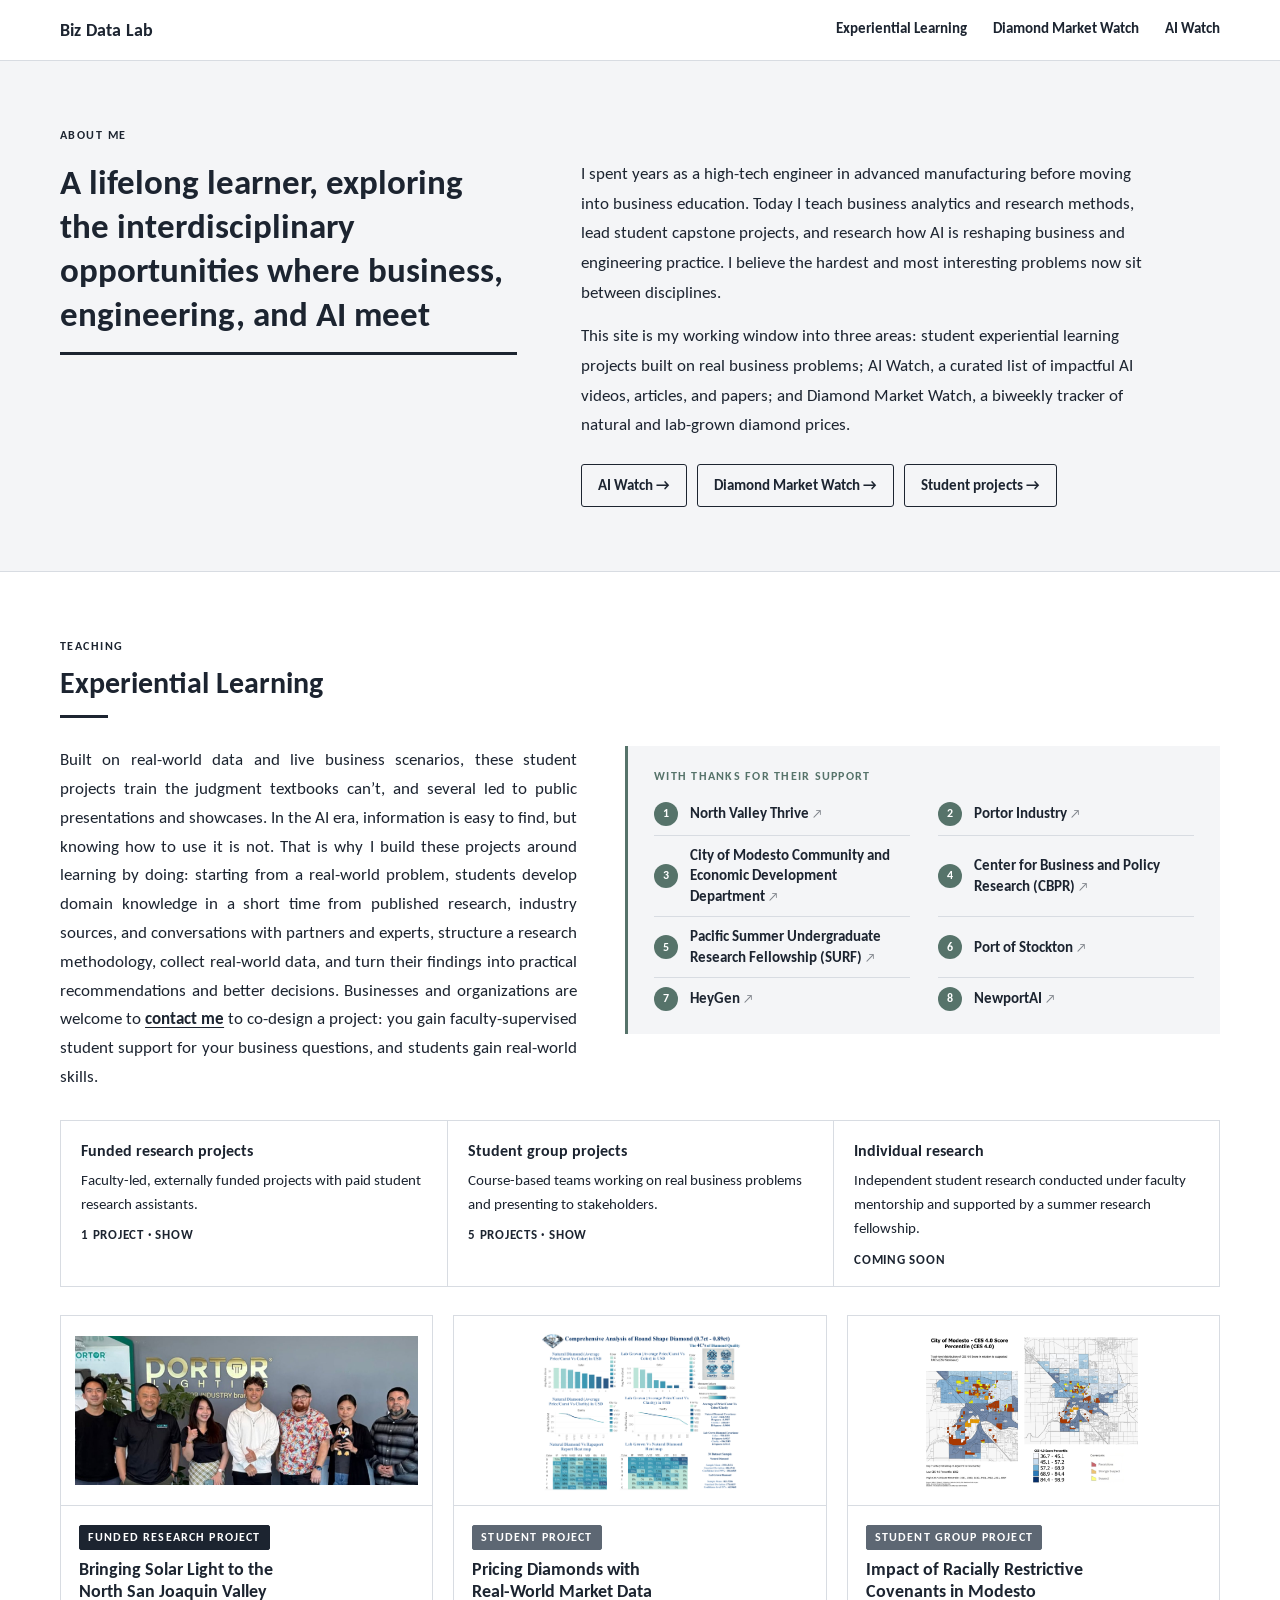
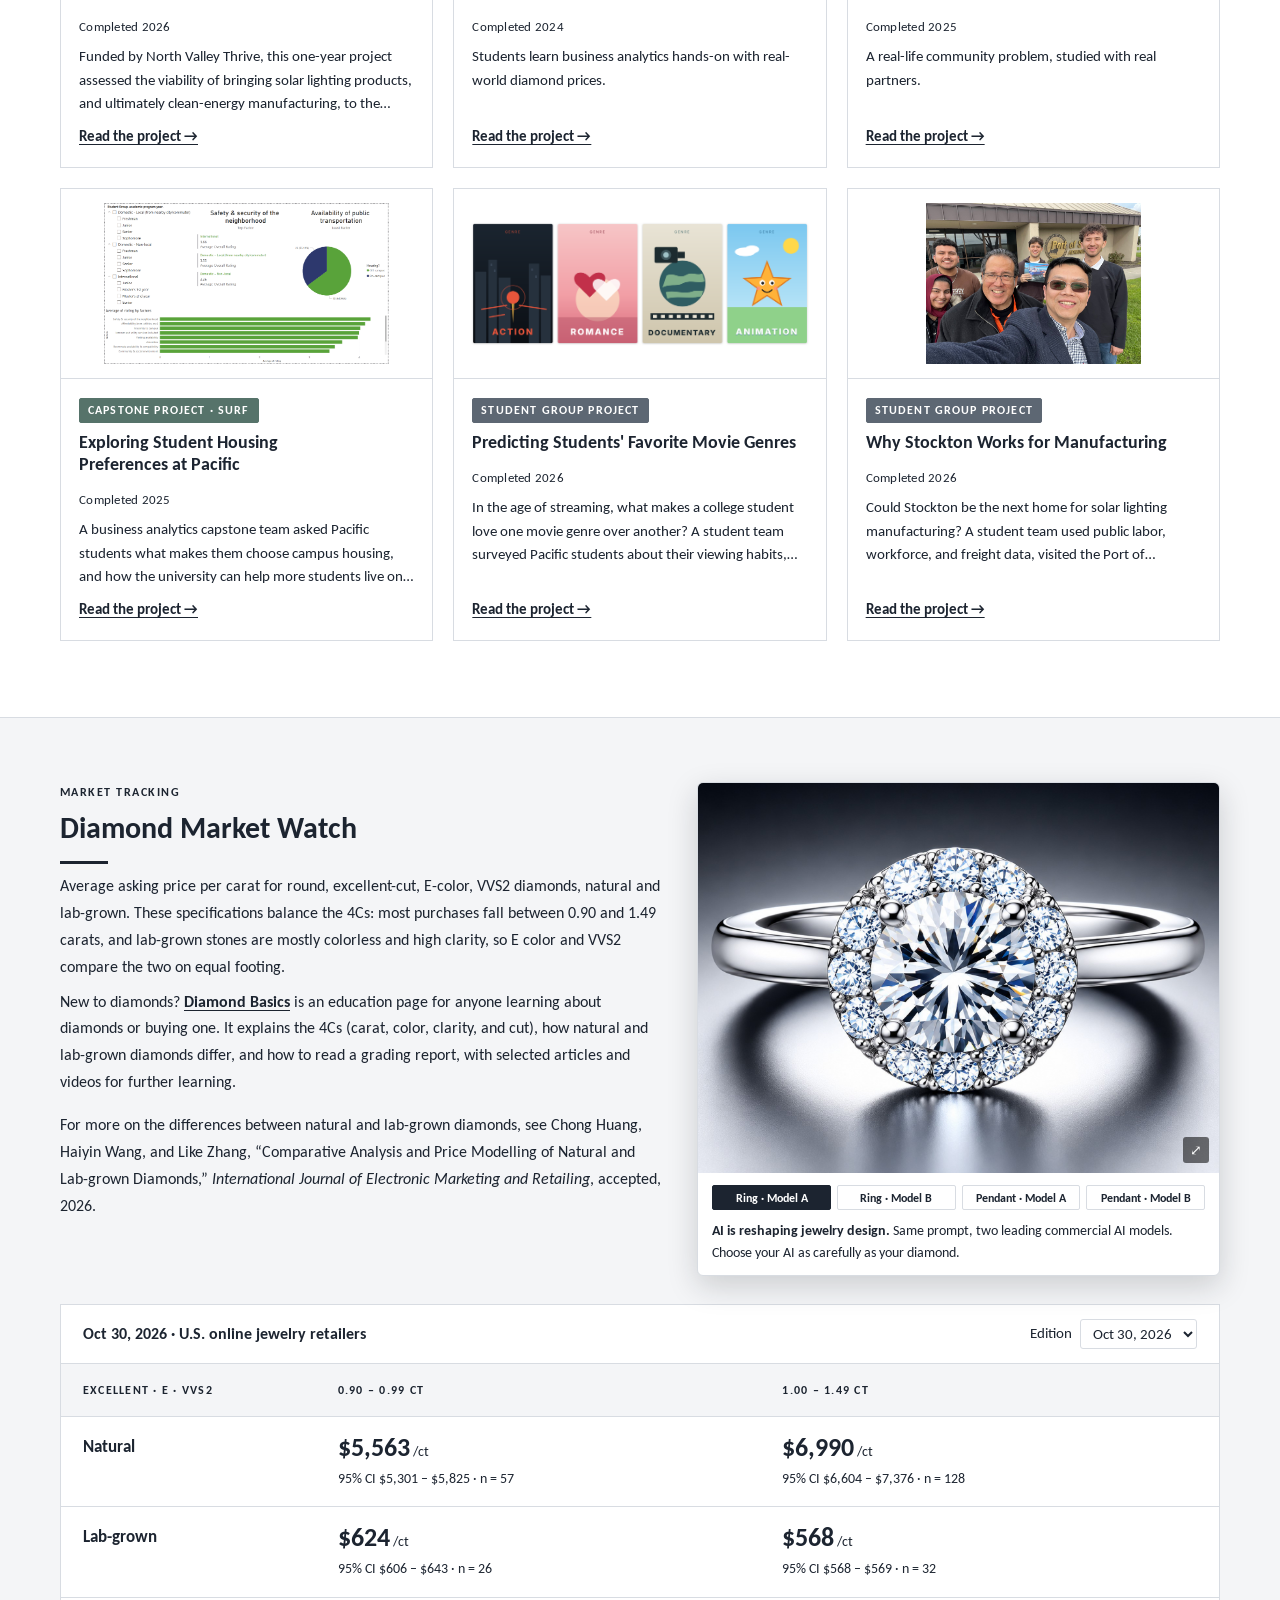
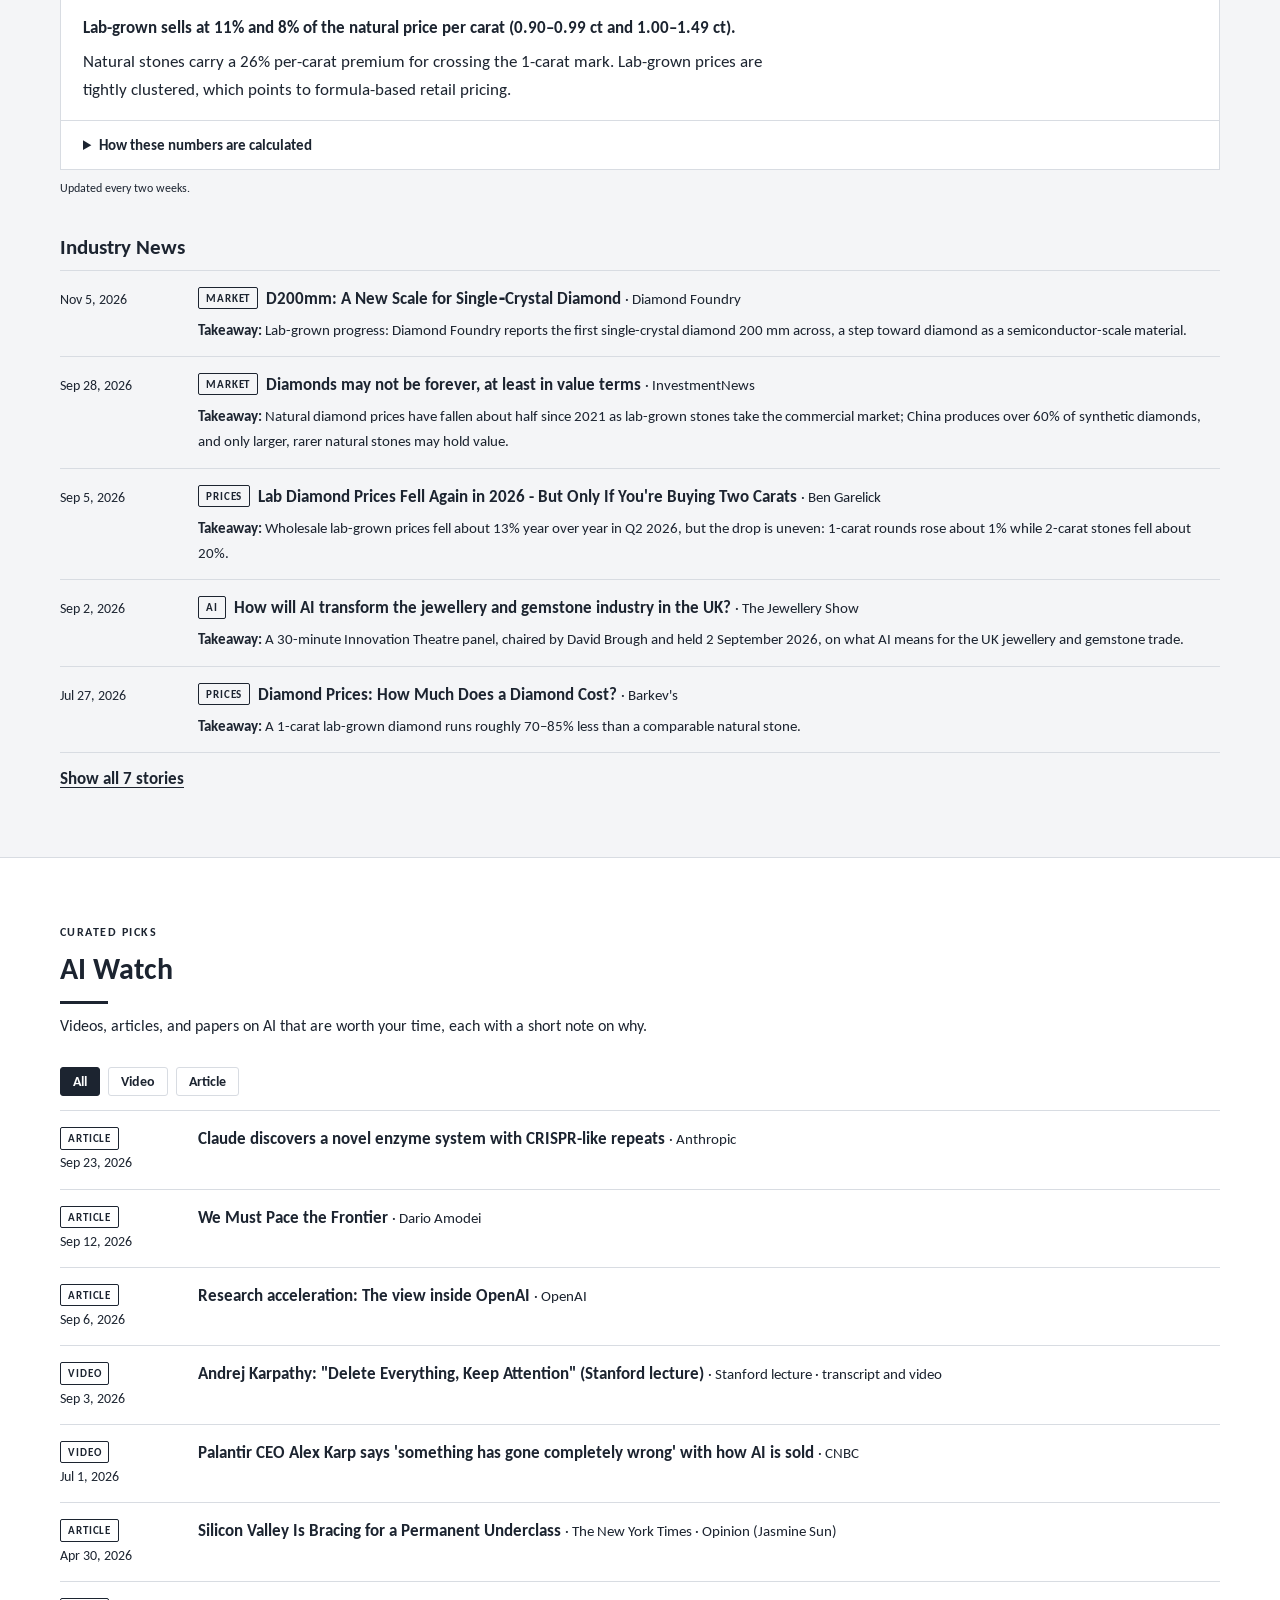
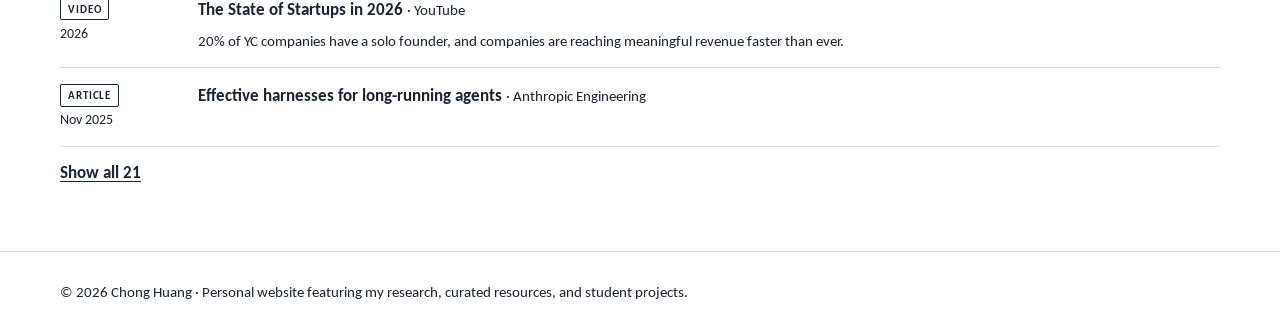
==== commit e12b27c6: "Add Diamond Basics education page and link from Diamond Market Watch Co-Authored-By: Claude Opus 5.5" ====
--- a/index.html
+++ b/index.html
@@ -55,6 +55,7 @@
         <span class="label">Market tracking</span>
         <h2>Diamond Market Watch</h2>
         <p>Average asking price per carat for round, excellent-cut, E-color, VVS2 diamonds, natural and lab-grown. These specifications balance the 4Cs: most purchases fall between 0.90 and 1.49 carats, and lab-grown stones are mostly colorless and high clarity, so E color and VVS2 compare the two on equal footing.</p>
+        <p>New to diamonds? <a href="diamond-basics.html"><b>Diamond Basics</b></a> is an education page for anyone learning about diamonds or buying one. It explains the 4Cs (carat, color, clarity, and cut), how natural and lab-grown diamonds differ, and how to read a grading report, with selected articles and videos for further learning.</p>
         <p class="cite">For more on the differences between natural and lab-grown diamonds, see Chong Huang, Haiyin Wang, and Like Zhang, “Comparative Analysis and Price Modelling of Natural and Lab-grown Diamonds,” <i>International Journal of Electronic Marketing and Retailing</i>, accepted, 2026.</p>
       </div>
       <figure class="aid" id="aid">
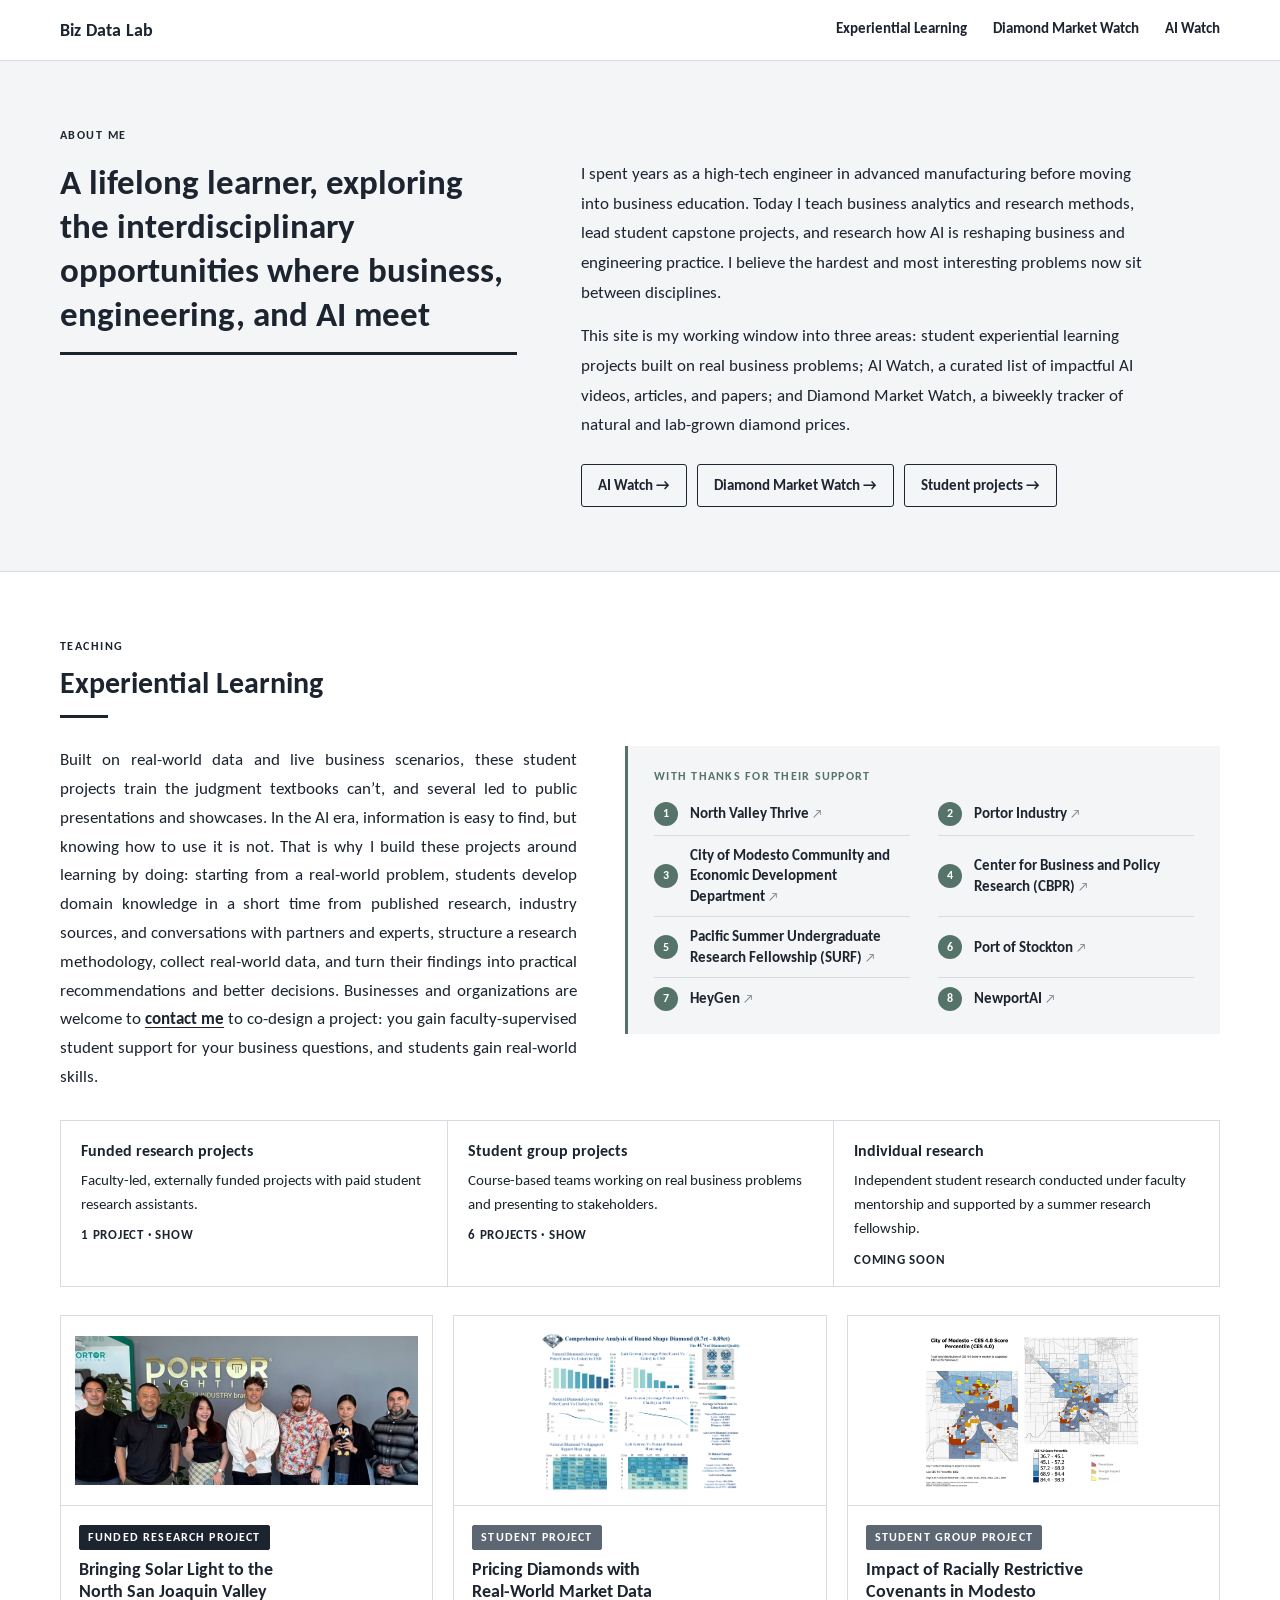
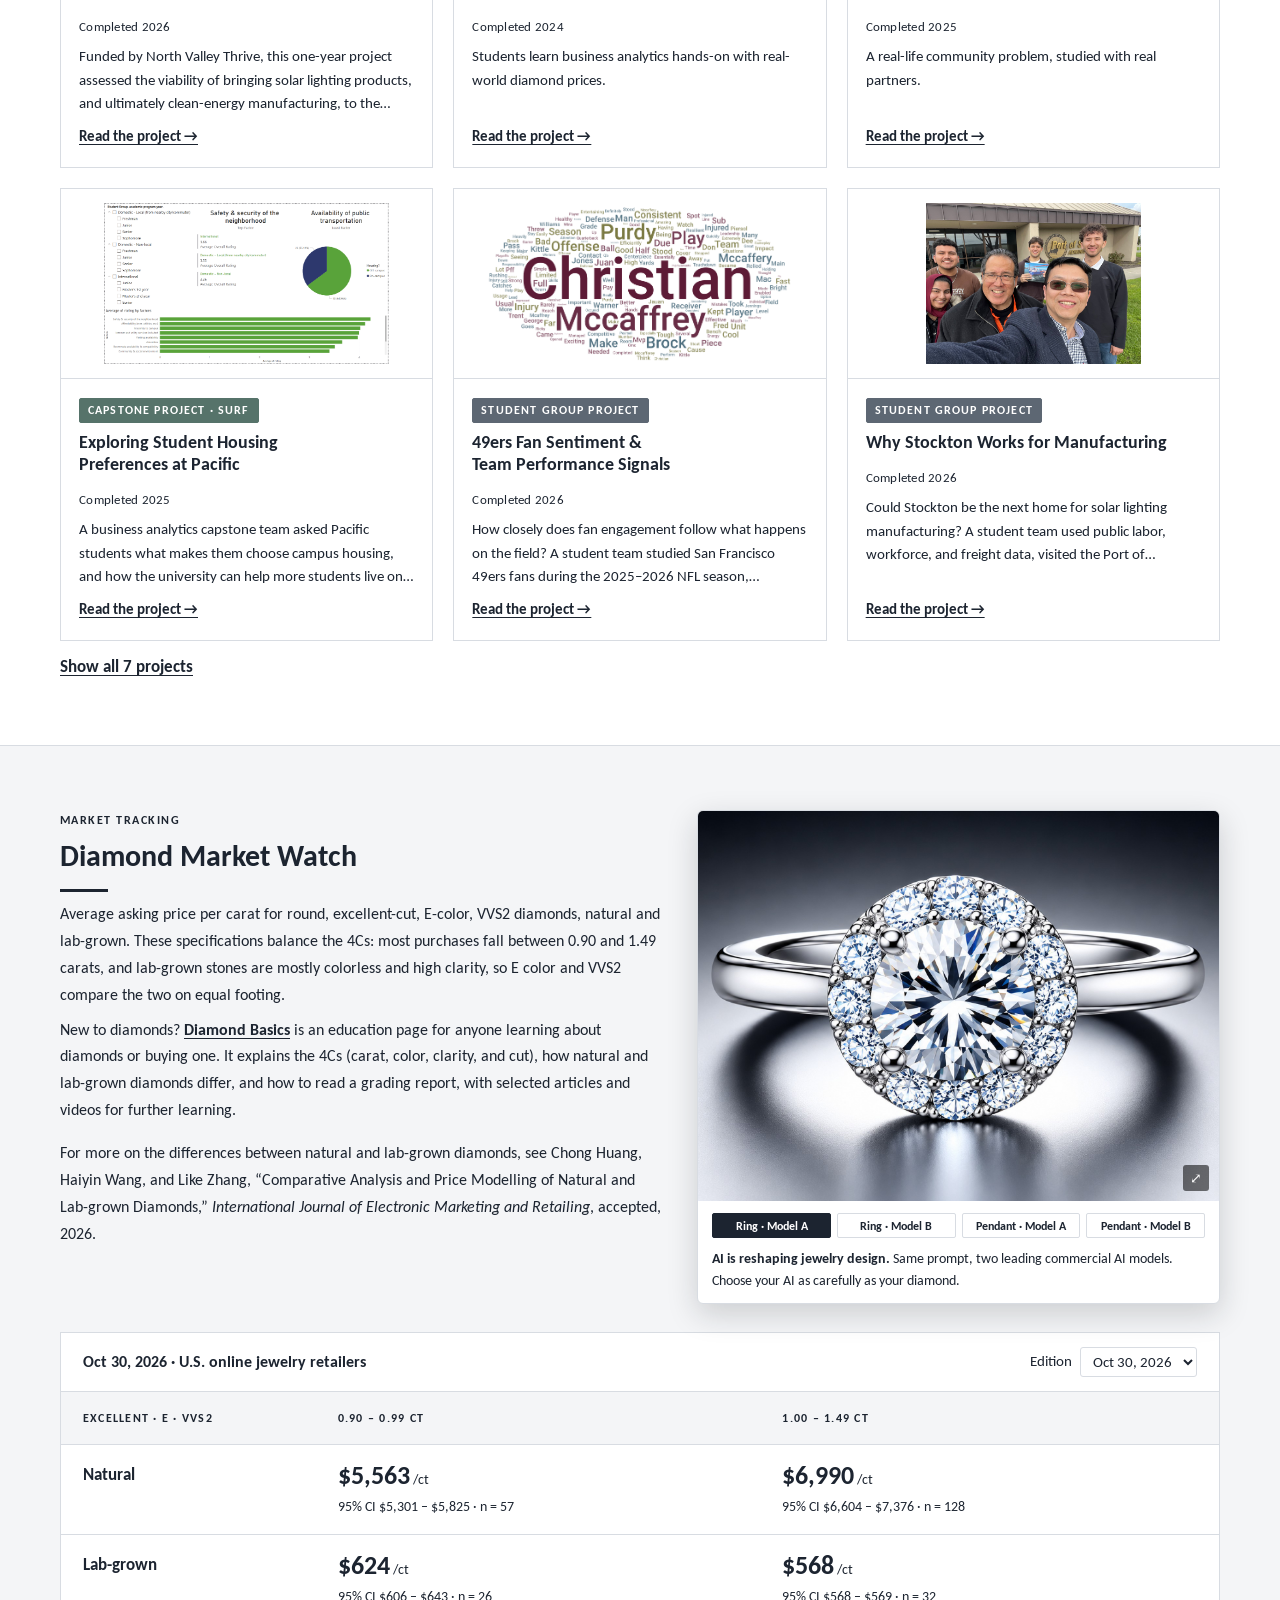
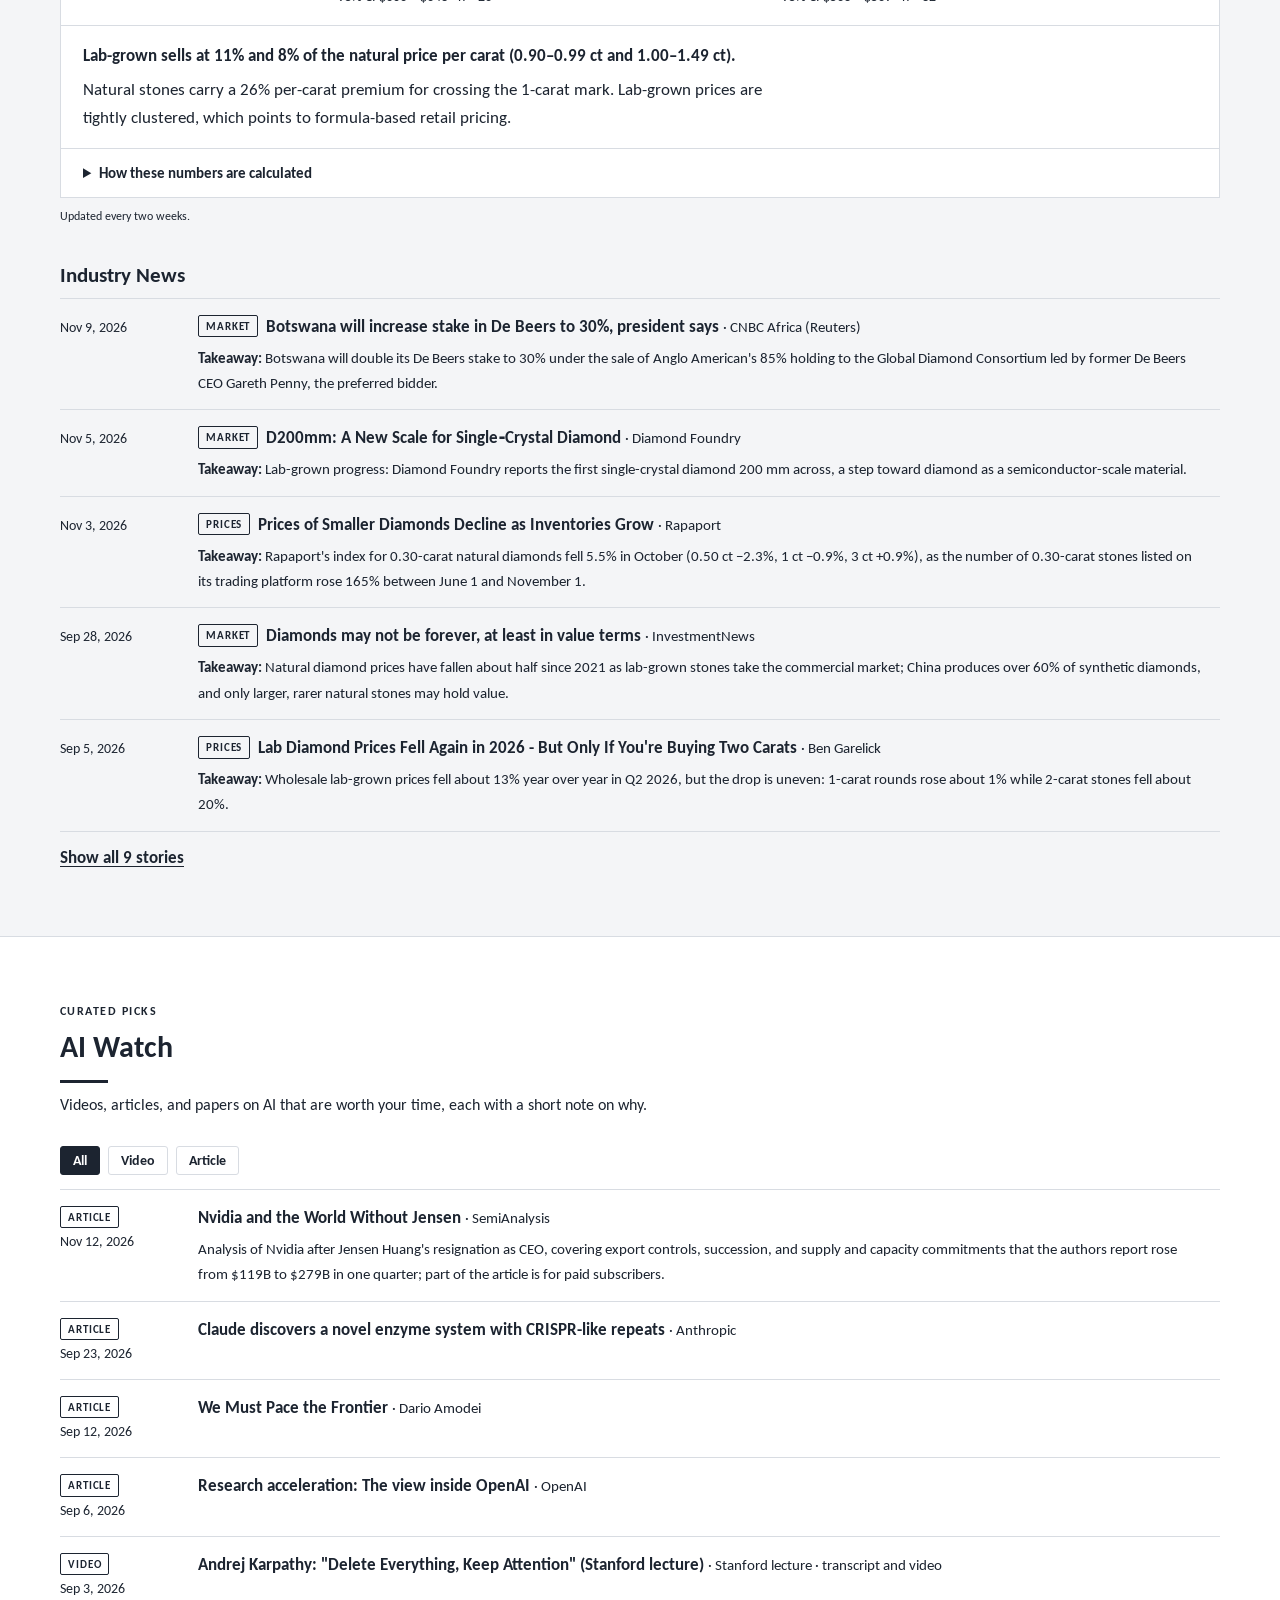
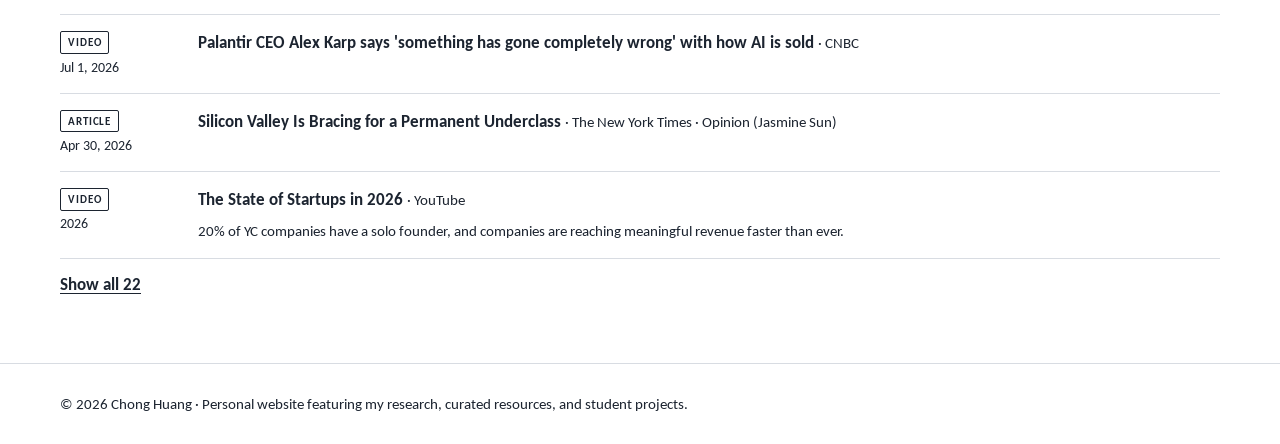
==== commit 065d8b21: "49ers project: game data table beside 'Two kinds of evidence' in results; add size: side gallery opt" ====
--- a/index.html
+++ b/index.html
@@ -7,7 +7,7 @@
 <meta name="description" content="Experiential learning projects, a biweekly Diamond Market Watch, and curated AI resources.">
 <link rel="preconnect" href="https://fonts.googleapis.com">
 <link rel="stylesheet" href="https://fonts.googleapis.com/css2?family=Carlito:wght@400;700&display=swap">
-<link rel="stylesheet" href="assets/site.css?v=4407b339">
+<link rel="stylesheet" href="assets/site.css?v=f0b9bacc">
 <script data-goatcounter="https://biz-datalab.goatcounter.com/count" async src="//gc.zgo.at/count.js"></script>
 </head>
 <body>
--- a/assets/site.css
+++ b/assets/site.css
@@ -250,10 +250,13 @@
 .gallery .gimg a{display:block;min-width:0}
 .gallery .gimg img{display:block;max-width:100%;max-height:420px;height:auto;margin:0 auto}
 .gallery figure.wide .gimg img{max-height:640px}
+.gallery figure.side{grid-column:1/-1;display:grid;grid-template-columns:minmax(0,1fr) minmax(0,1.7fr)}
+.gallery figure.side figcaption{order:-1;border-top:0;border-right:1px solid var(--line);padding:22px 24px;justify-content:center}
+.gallery figure.side figcaption span{font-size:1rem;line-height:1.65}
 .gallery figcaption{padding:14px 18px;display:flex;flex-direction:column;gap:4px;border-top:1px solid var(--line)}
 .gallery figcaption span{font-size:.95rem;line-height:1.55}
 .gallery figcaption a{font-weight:700;font-size:.95rem;margin-top:4px}
-@media (max-width:760px){.gallery{grid-template-columns:minmax(0,1fr)}.steps li{border-right:0;border-bottom:1px solid var(--line)}}
+@media (max-width:760px){.gallery figure.side{display:flex}.gallery figure.side figcaption{order:0;border-right:0;border-top:1px solid var(--line)}.gallery{grid-template-columns:minmax(0,1fr)}.steps li{border-right:0;border-bottom:1px solid var(--line)}}
 @media (max-width:860px){.work article.media{grid-template-columns:minmax(0,1fr)}.work article.media .imgs img{min-height:0;height:300px}}
 .team-photo{margin:0 0 28px;border:1px solid var(--line);background:var(--bg)}
 .team-photo img{width:100%;display:block;max-height:520px;object-fit:cover}
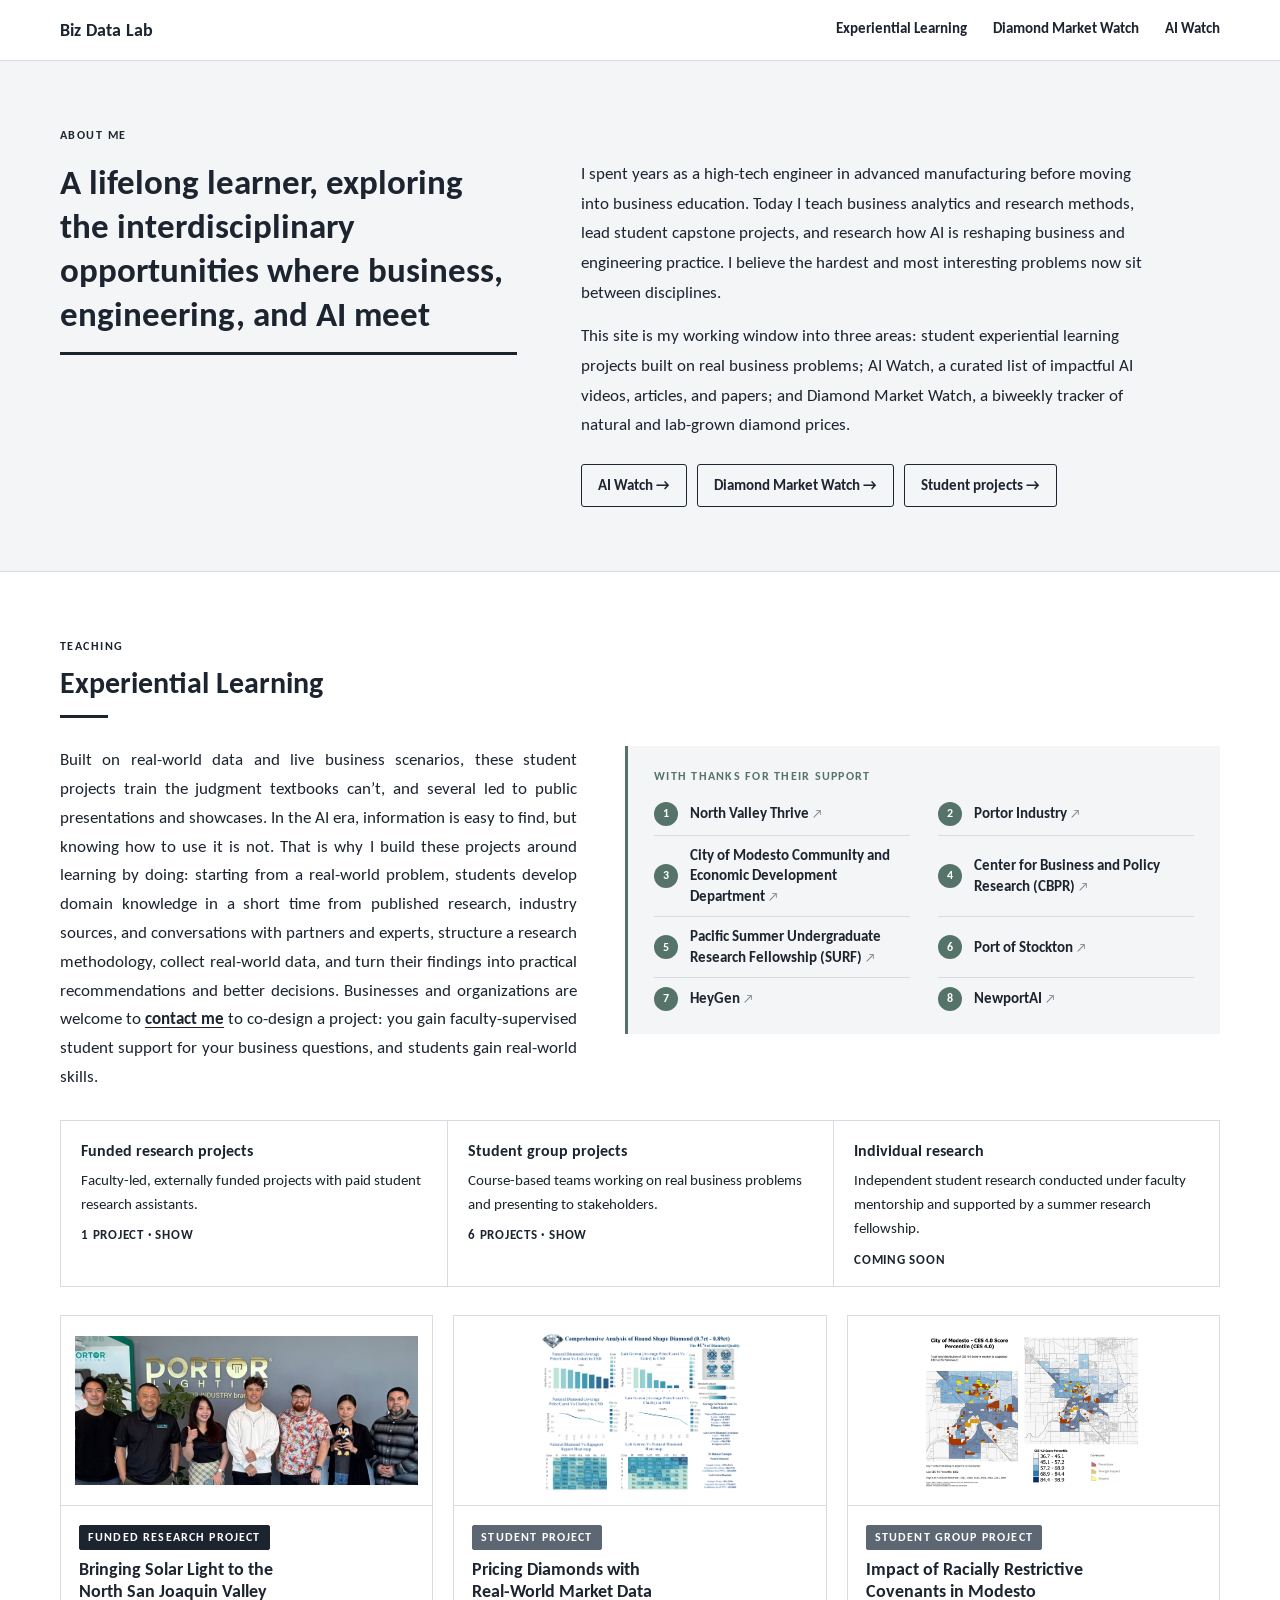
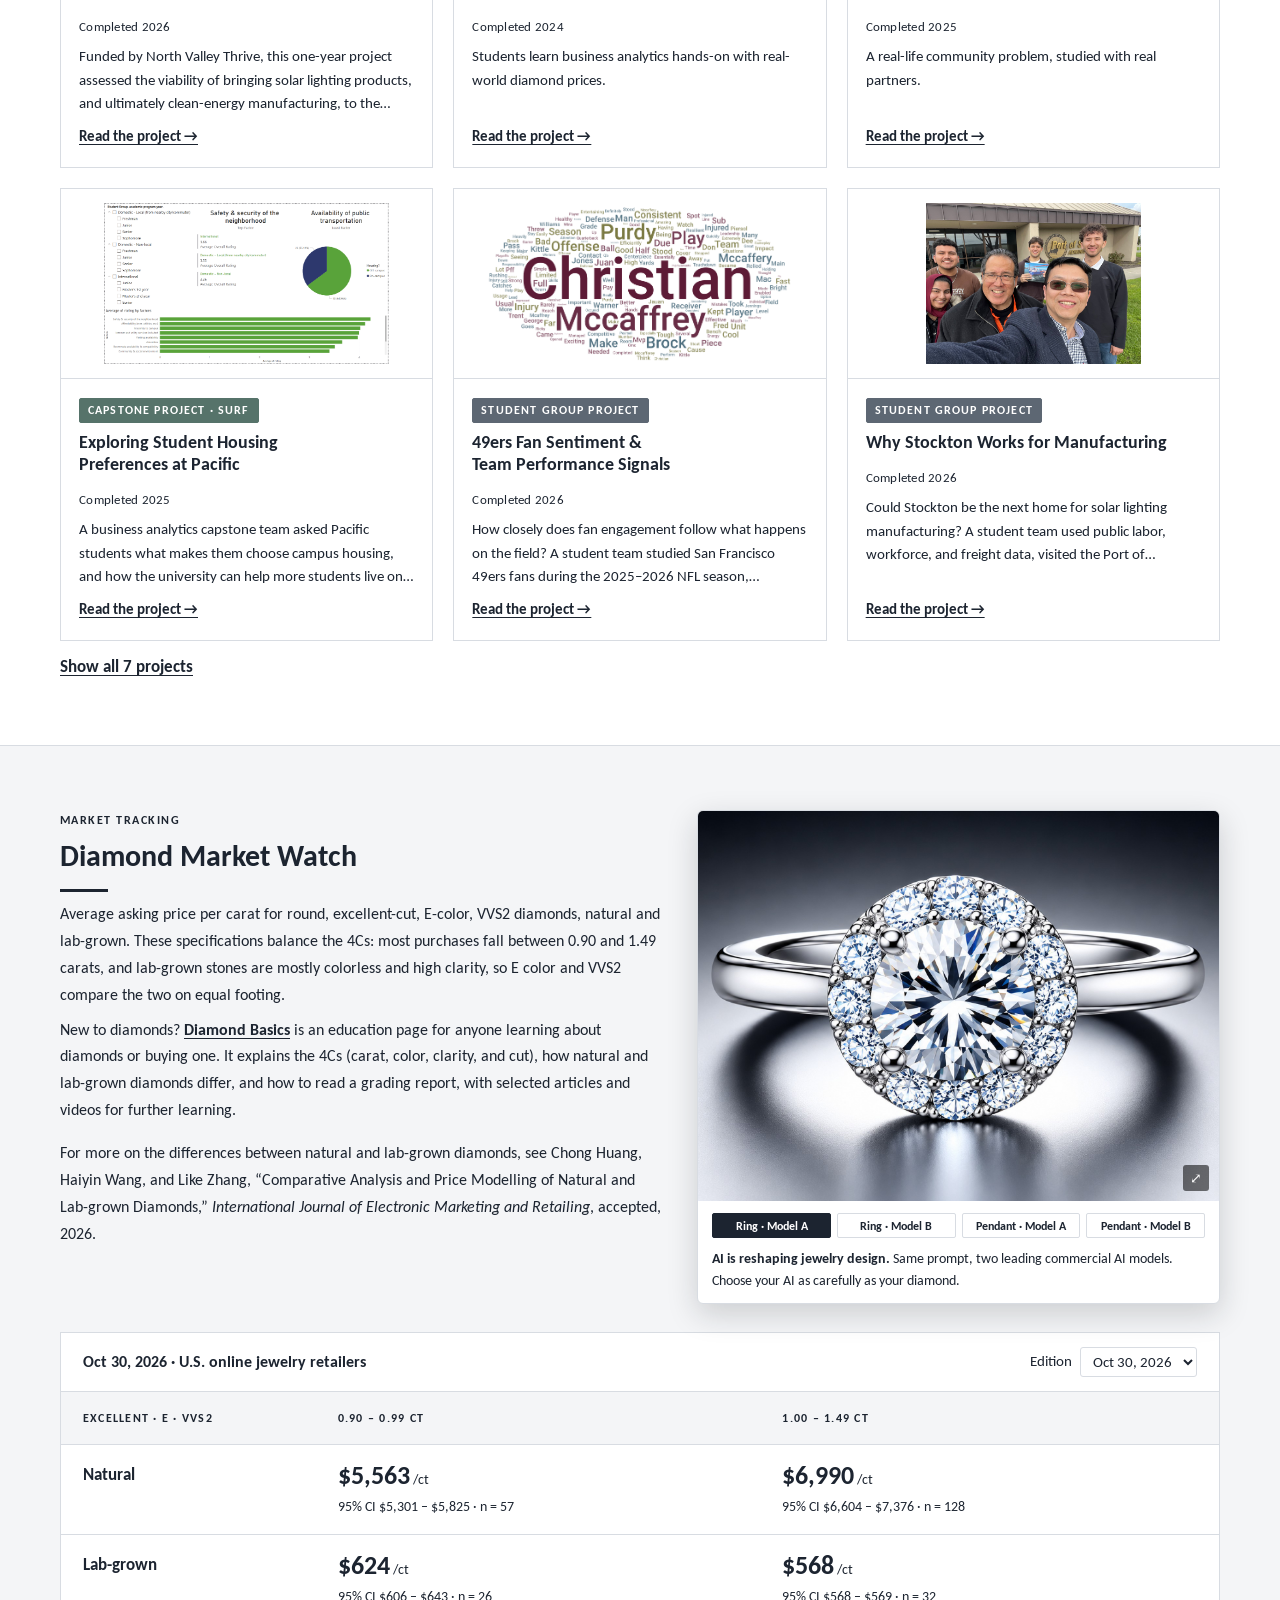
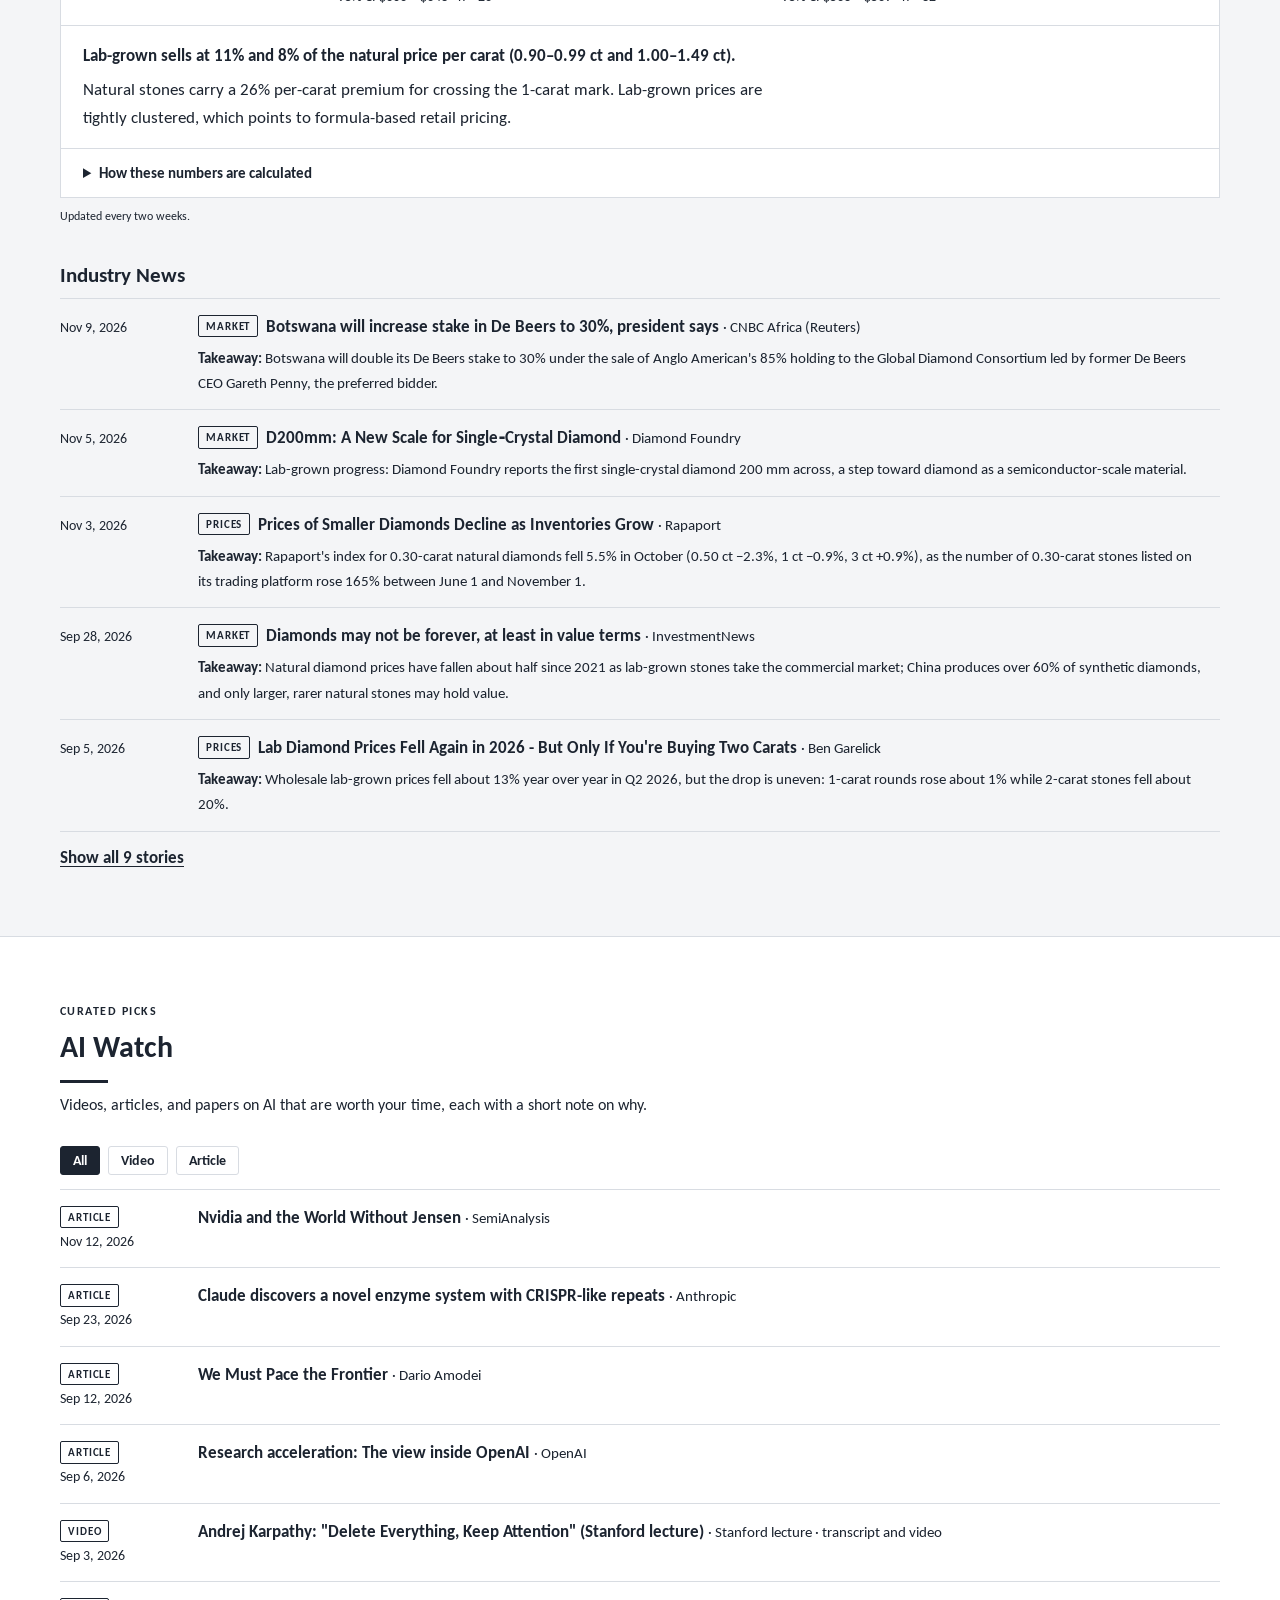
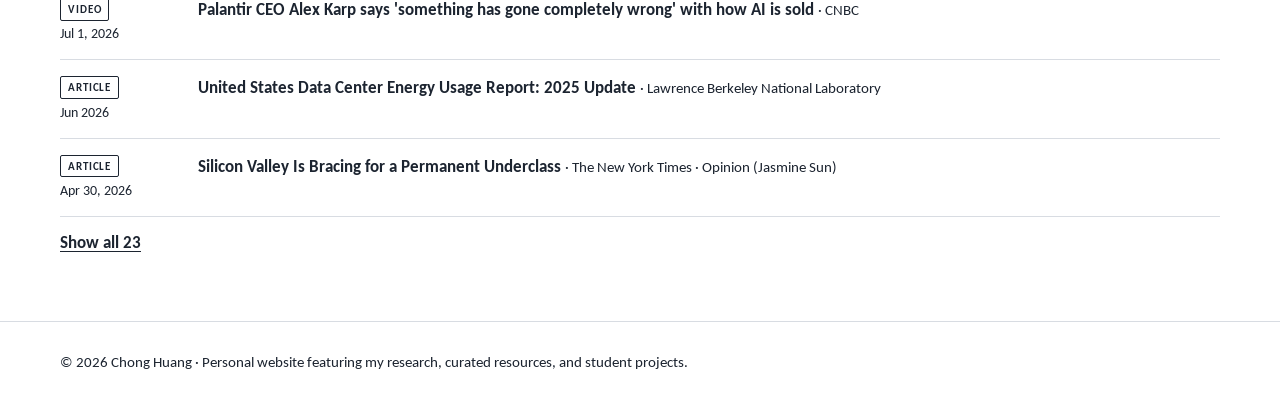
==== commit 12f01f32: "AI Watch: titles only (remove comments), add LBNL data center energy report Co-Authored-By: Claude O" ====
--- a/index.html
+++ b/index.html
@@ -206,7 +206,7 @@
   const mb = $("resMore"); mb.hidden = matched.length <= 8;
   mb.textContent = resAll ? "Show fewer" : `Show all ${matched.length}`;
   $("resList").innerHTML = items.map(r => `<li><span class="kind"><span class="tag">${esc(r.type)}</span>${r.date ? "<br>" + esc(fmt(r.date)) : ""}</span>
-    <div><a class="t" href="${esc(safeUrl(r.url))}" target="_blank" rel="noopener">${esc(r.title || host(r.url))}</a>${r.source ? ` <span class="src">· ${esc(r.source)}</span>` : ""}${r.comment ? `<div class="note">${esc(r.comment)}</div>` : ""}</div><span></span></li>`).join("")
+    <div><a class="t" href="${esc(safeUrl(r.url))}" target="_blank" rel="noopener">${esc(r.title || host(r.url))}</a>${r.source ? ` <span class="src">· ${esc(r.source)}</span>` : ""}</div><span></span></li>`).join("")
     || '<li class="empty">First picks coming soon.</li>';
 }
 document.addEventListener("click", ev => { const b = ev.target.closest("#resFilters button"); if (b) { resType = b.dataset.t; resAll = false; renderRes(); } });
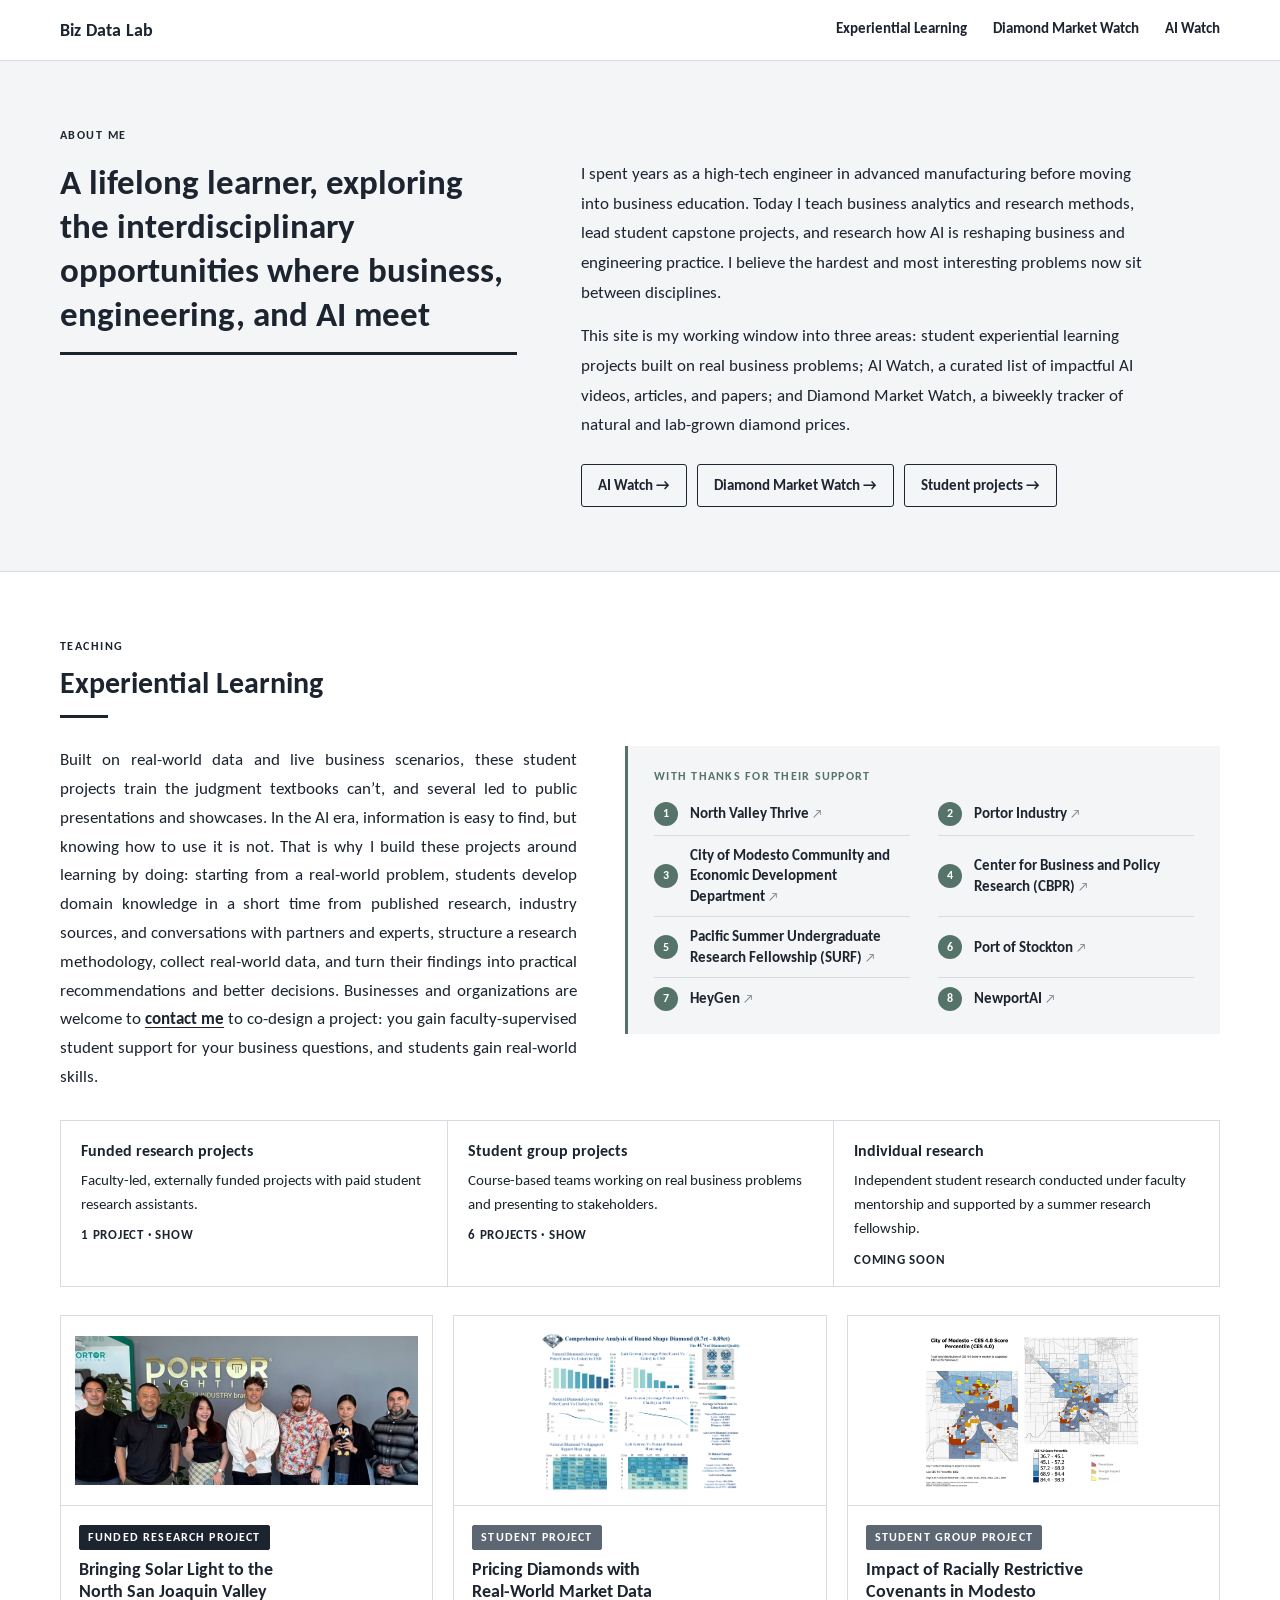
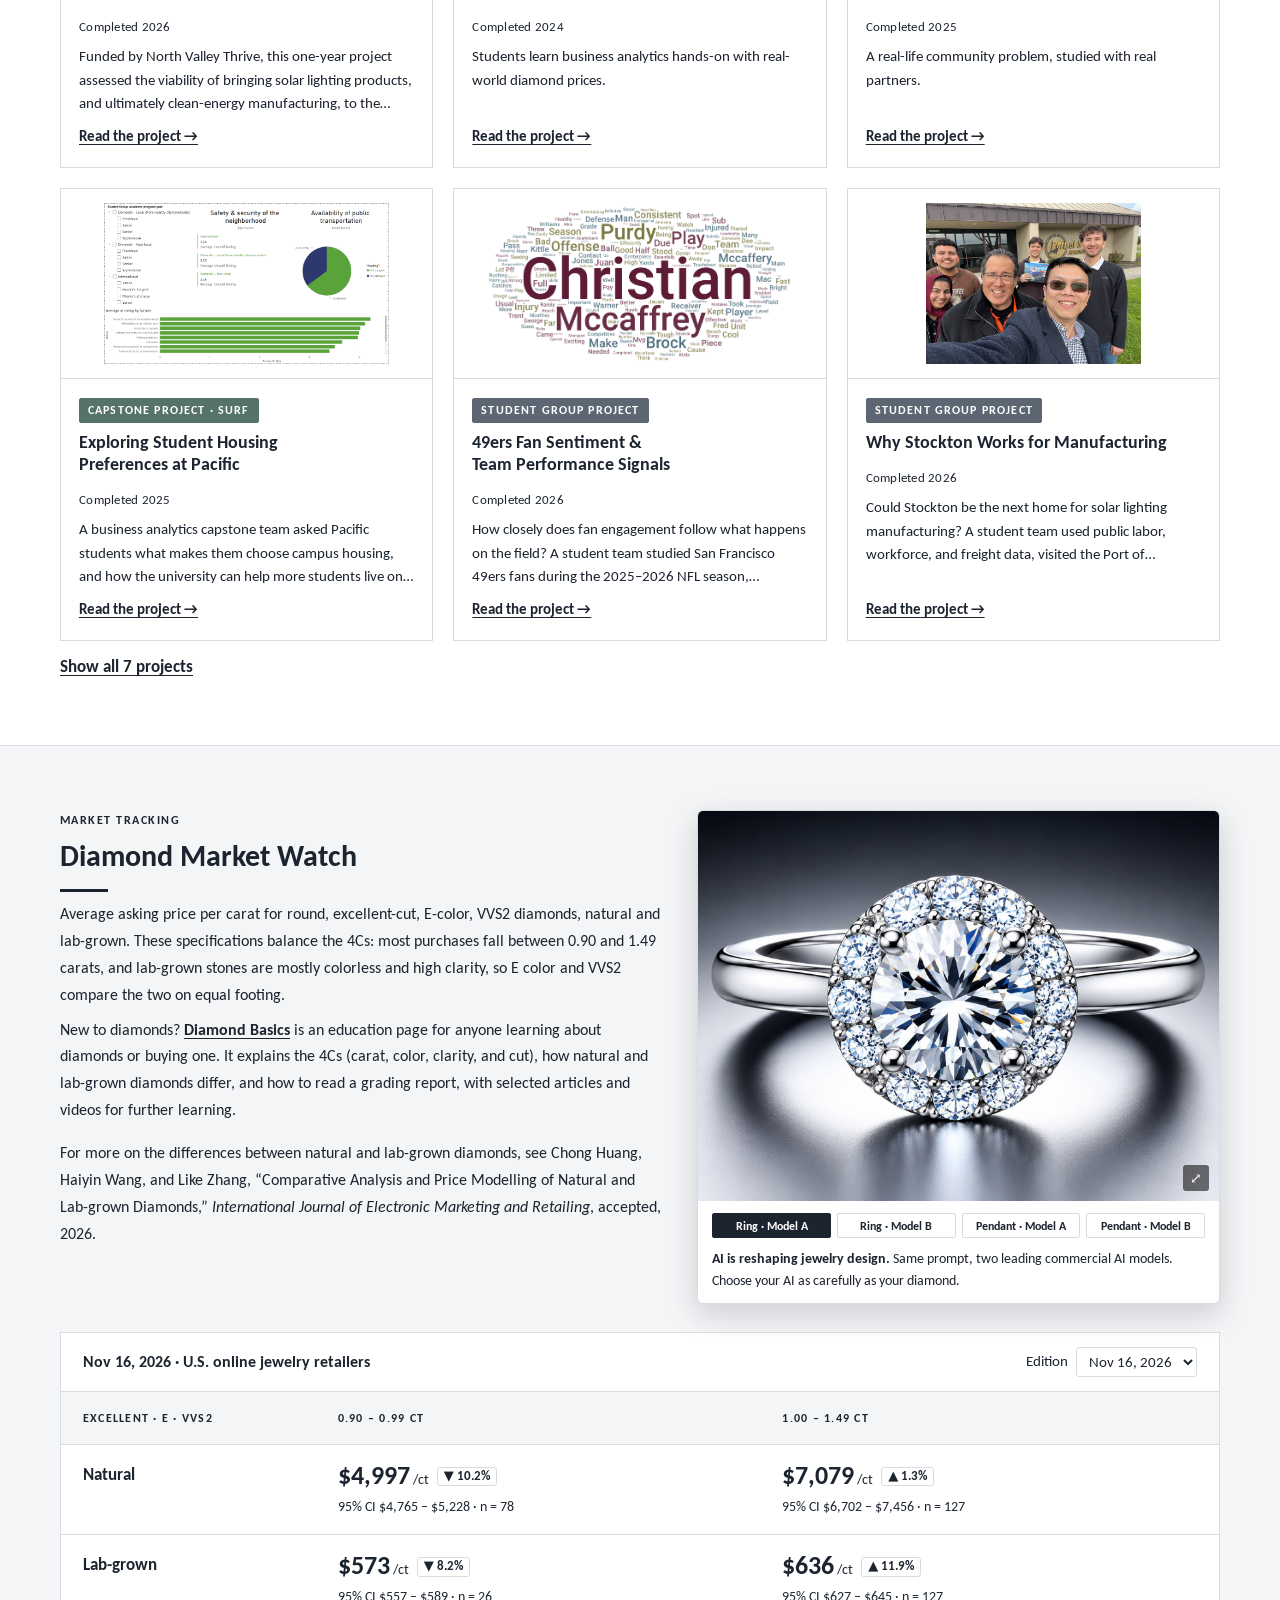
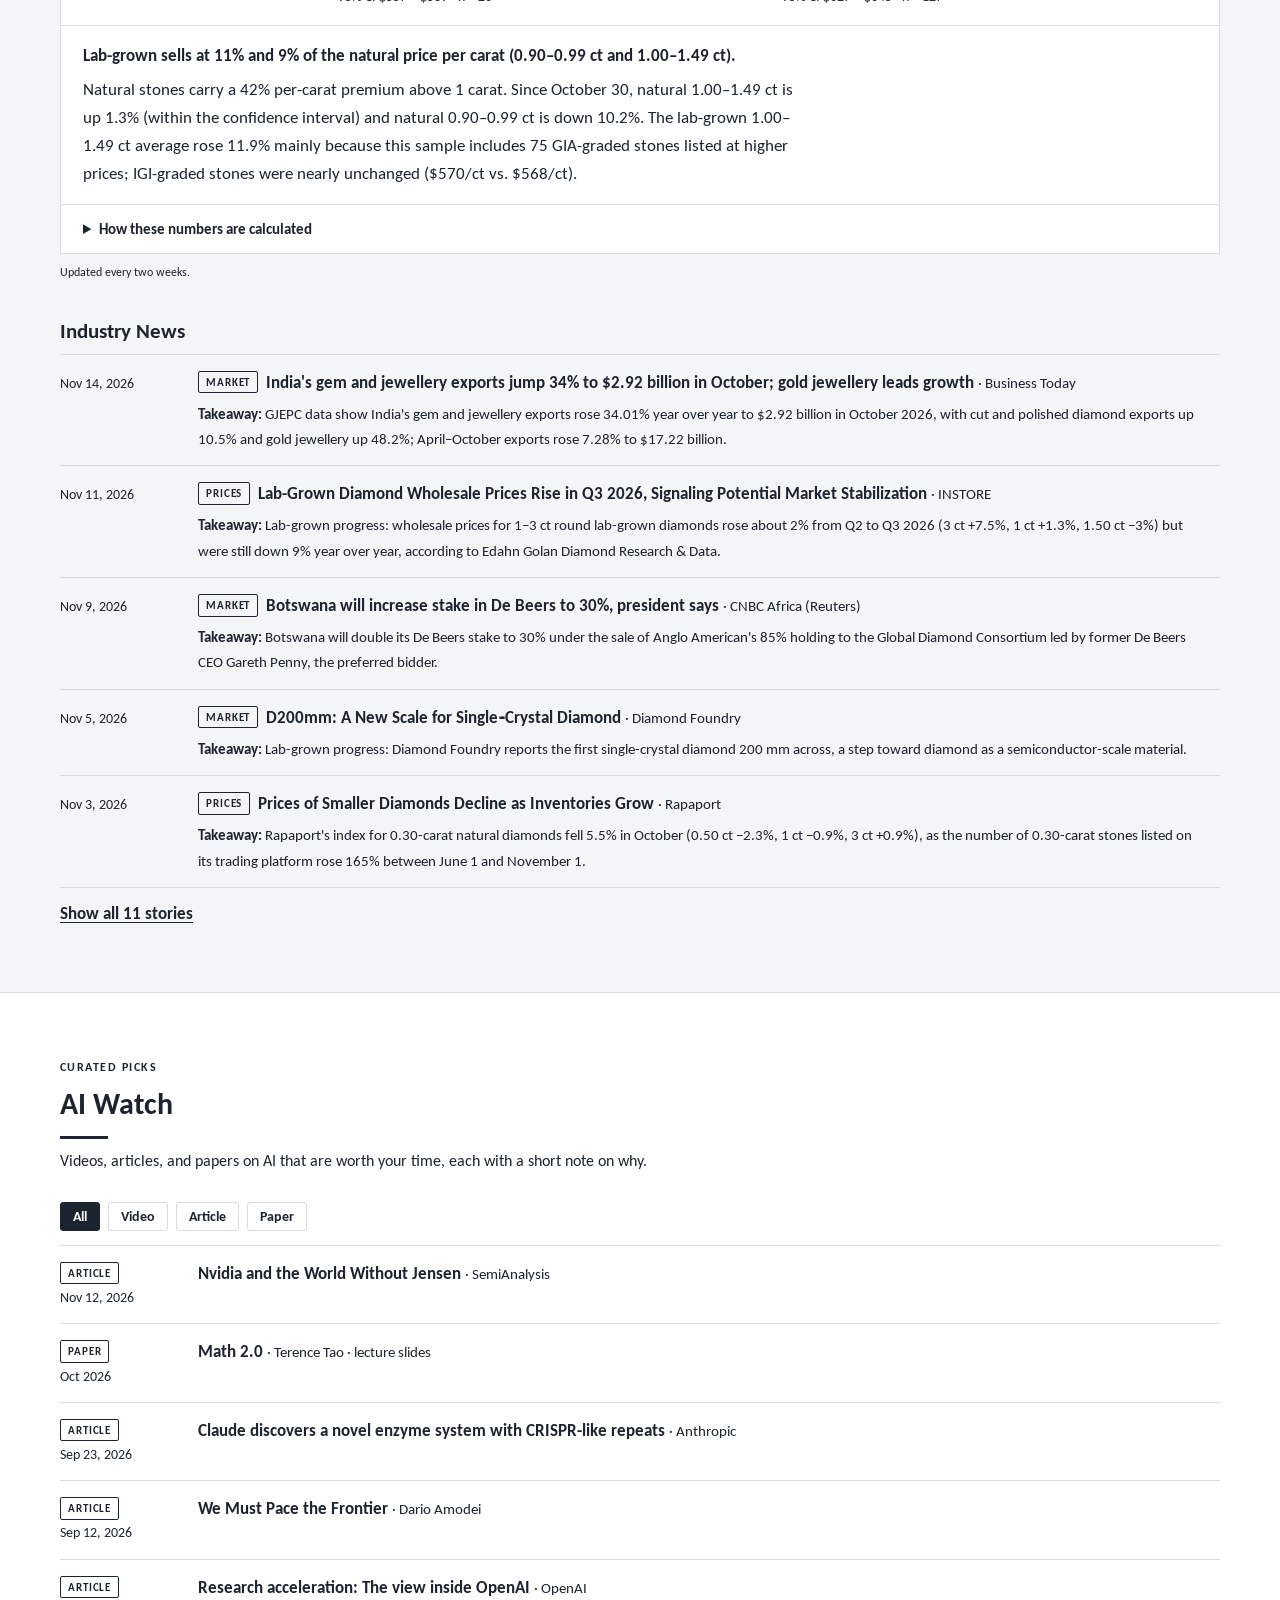
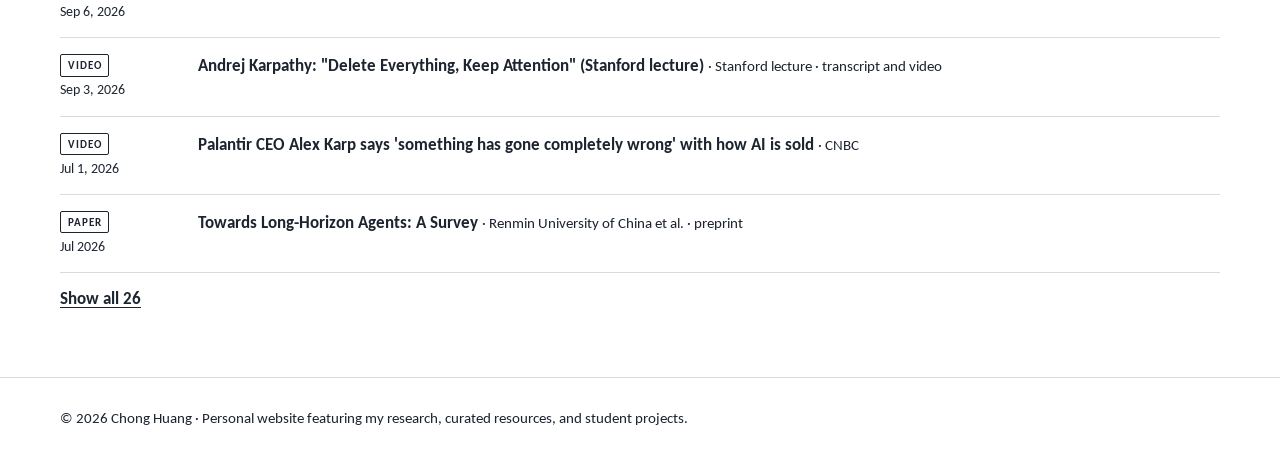
==== commit f51b36bc: "Stop publishing price history: remove download link, history CSV, and workbook from the site Co-Auth" ====
--- a/index.html
+++ b/index.html
@@ -76,7 +76,7 @@
         </table></div>
         <div class="summary"><span class="ratio" id="ratio"></span><p id="comment"></p></div>
         <details class="method"><summary>How these numbers are calculated</summary>
-          <p>Each cell samples online listings from U.S. jewelry retailers at one point in time. Price per carat = price ÷ carat weight. The 95% confidence interval (CI) = mean ± t(0.975, n−1) × standard error, and it describes the average price, not the spread of individual stones. These are asking prices, not transaction prices. Change markers compare with the previous edition. <a class="dl" href="data/price-history.csv">Download all editions (CSV)</a></p>
+          <p>Each cell samples online listings from U.S. jewelry retailers at one point in time. Price per carat = price ÷ carat weight. The 95% confidence interval (CI) = mean ± t(0.975, n−1) × standard error, and it describes the average price, not the spread of individual stones. These are asking prices, not transaction prices. Change markers compare with the previous edition.</p>
         </details>
       </div>
       <p class="fine">Updated every two weeks.</p>
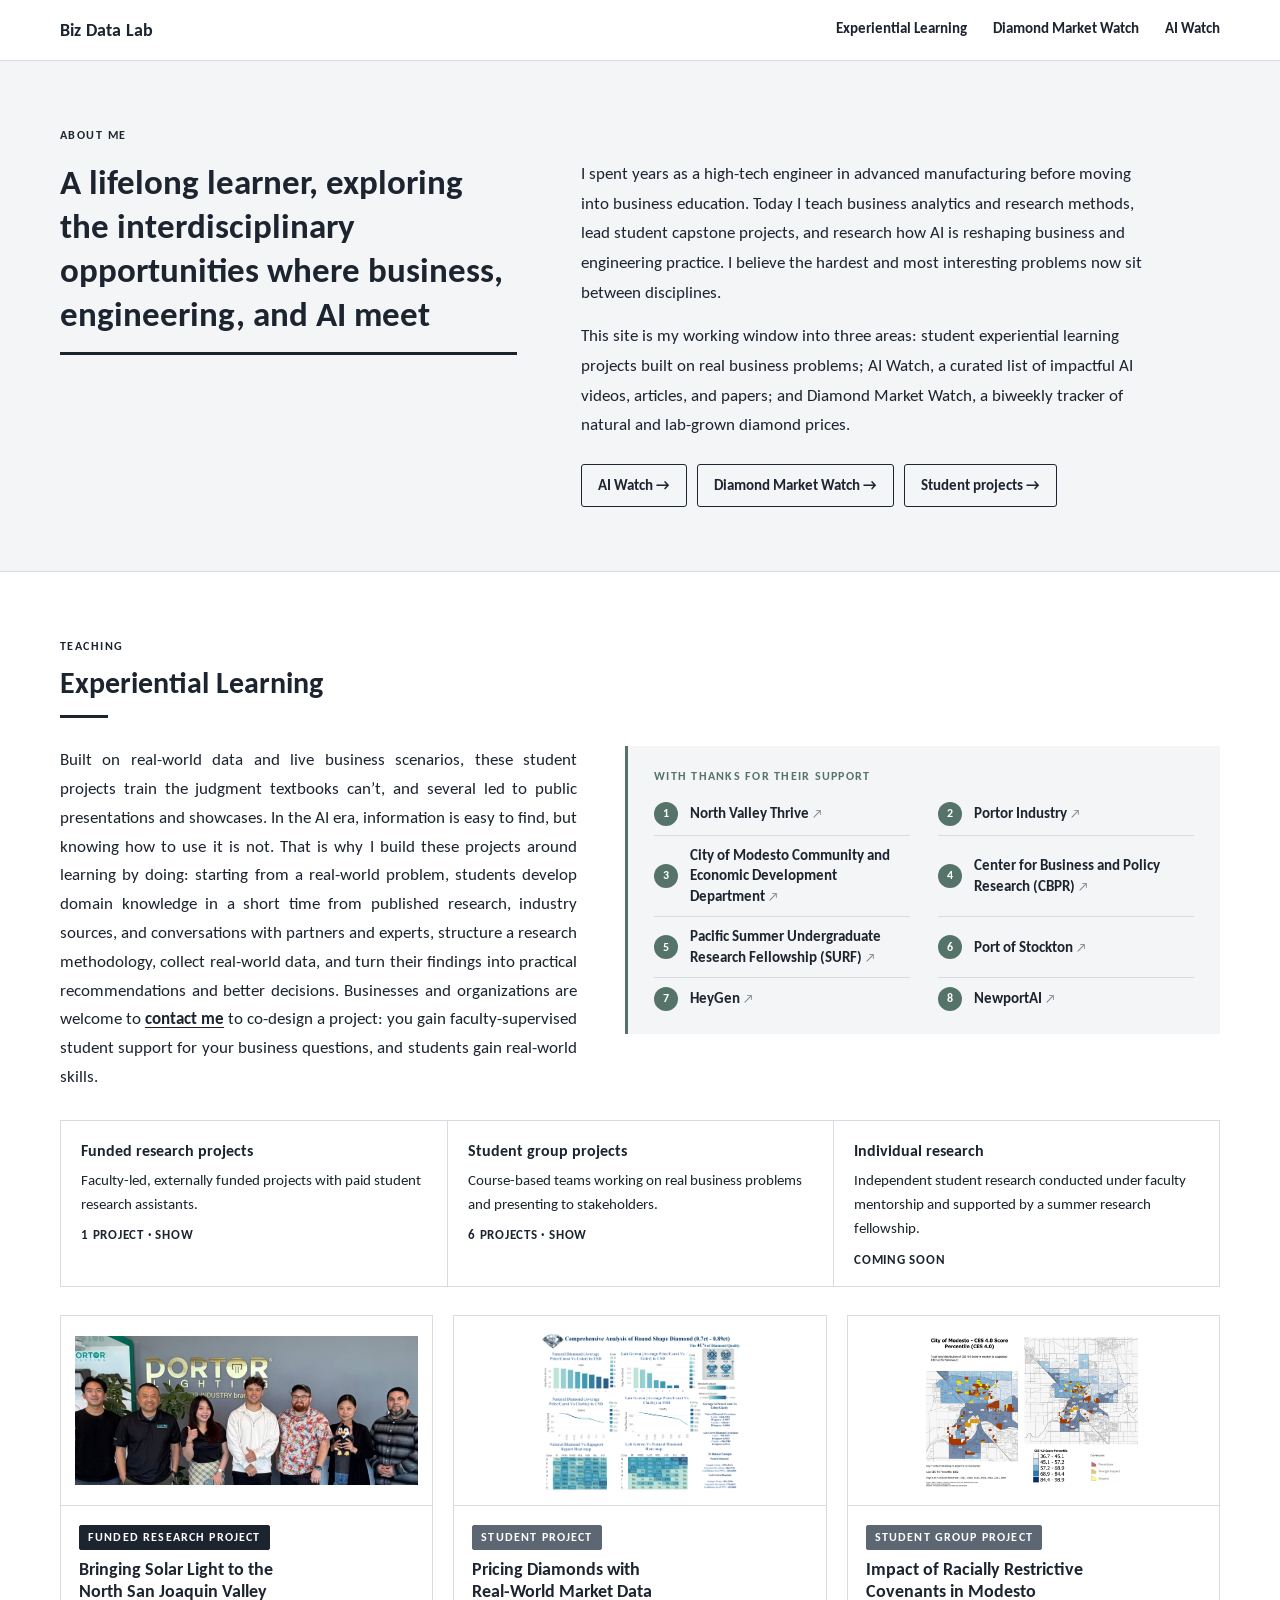
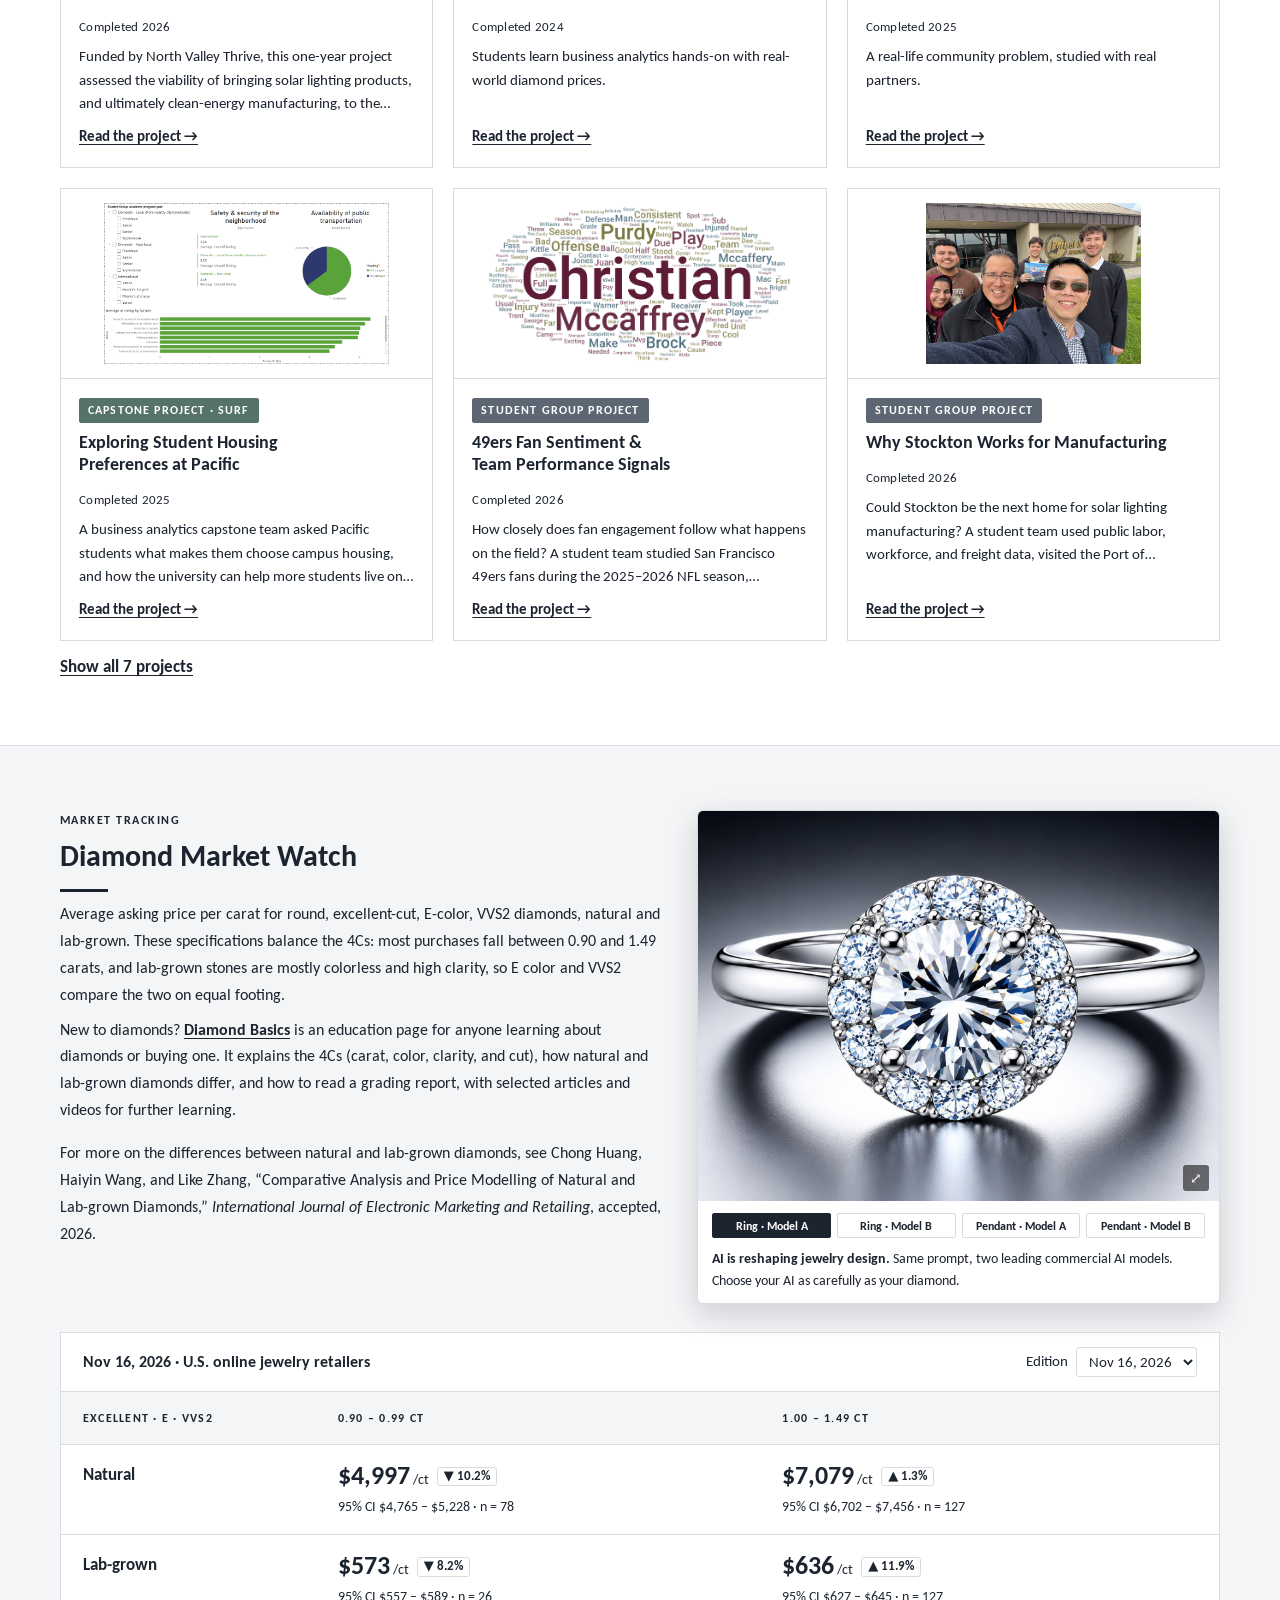
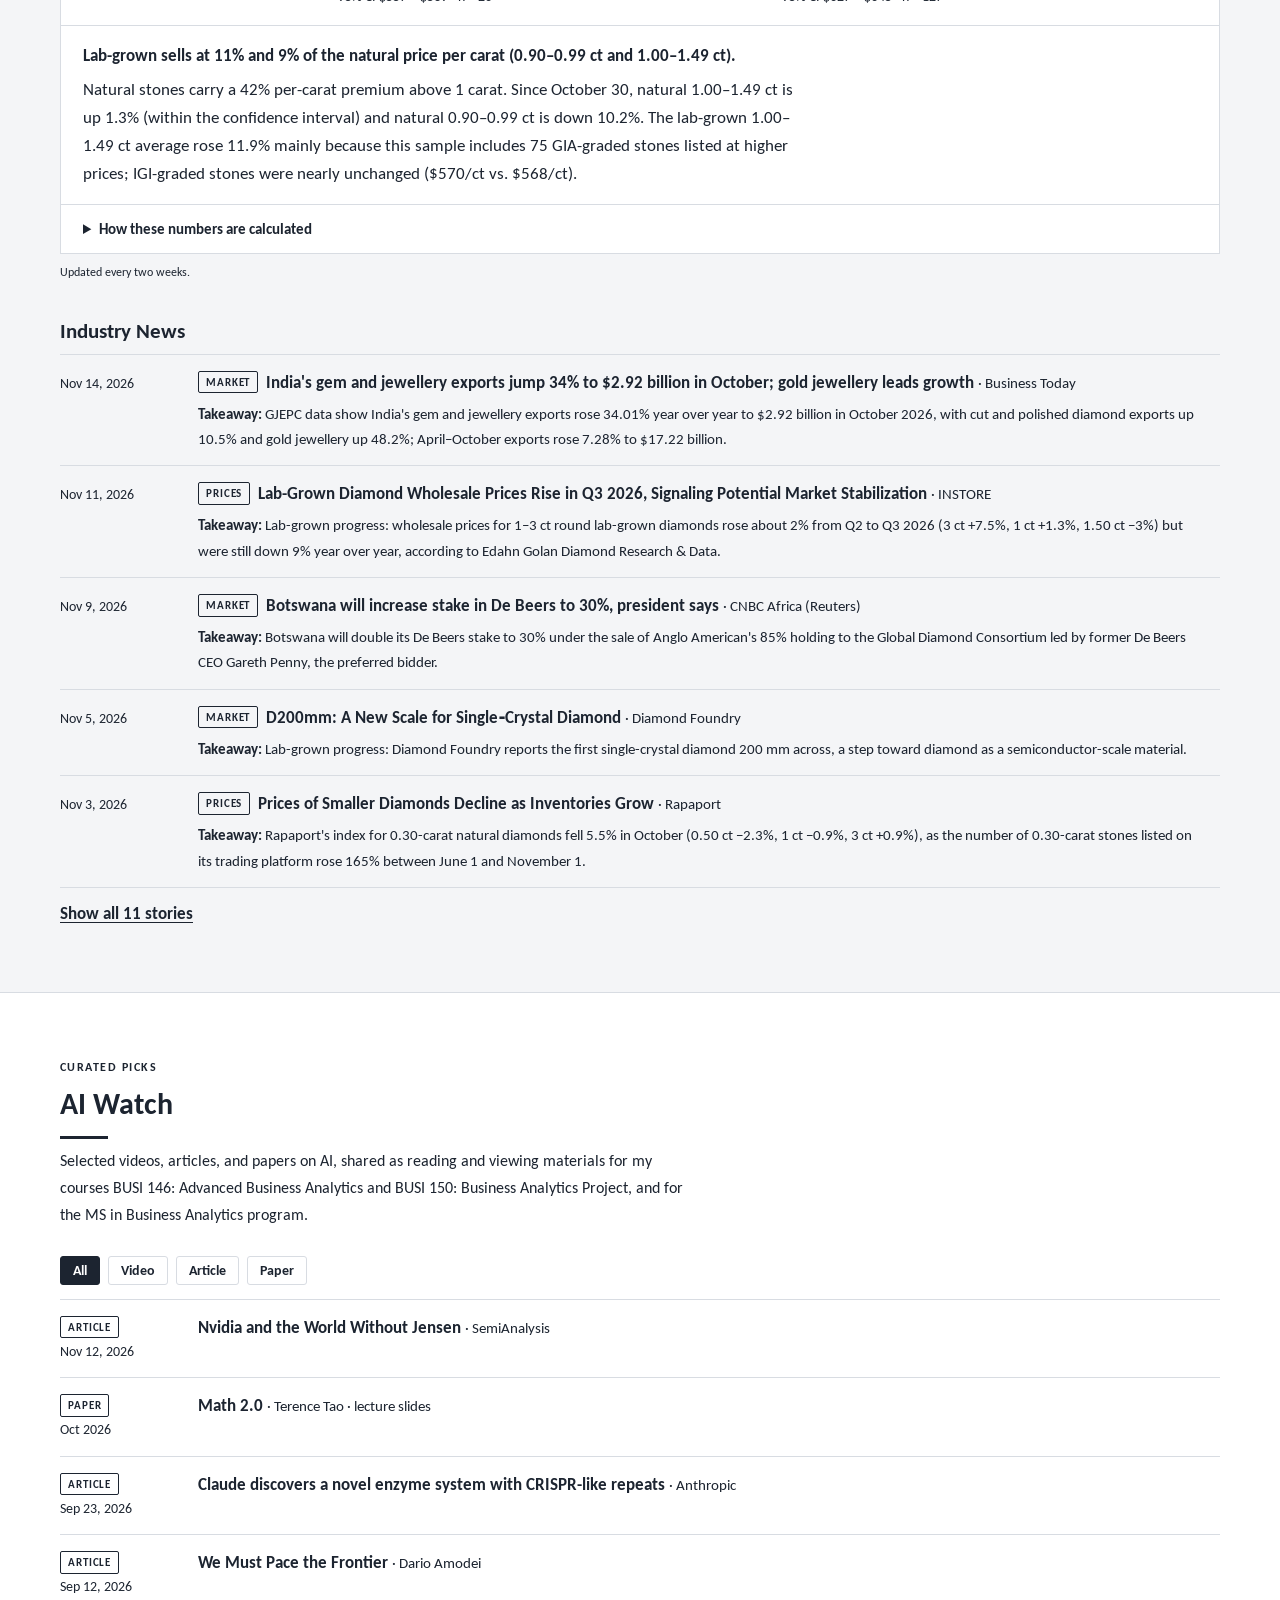
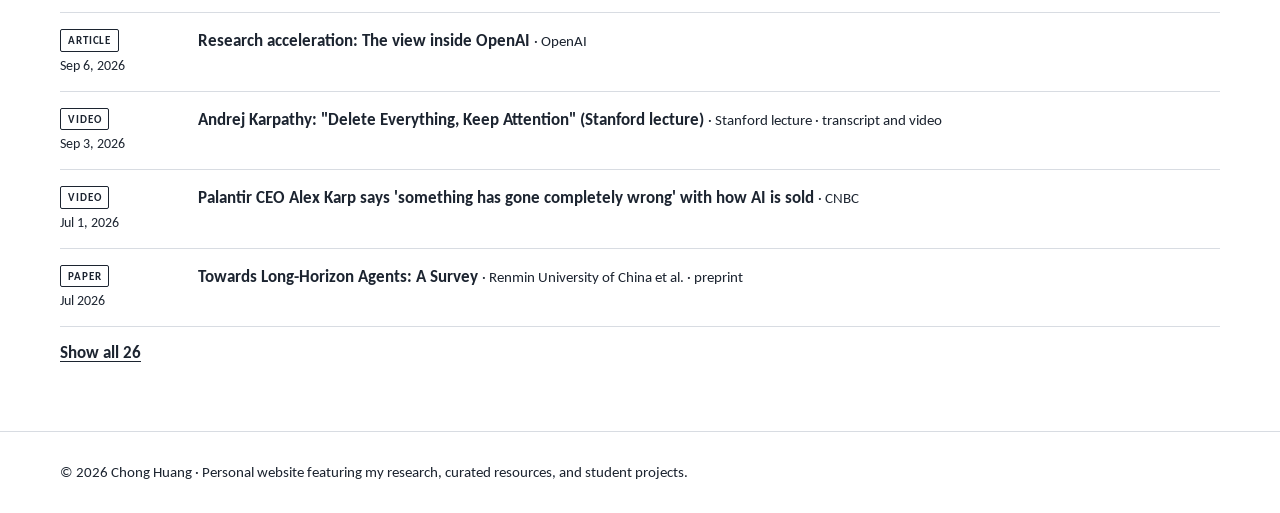
==== commit 54a97f76: "Teaching notes: BUSI 108 in price method note; AI Watch intro names BUSI 146, BUSI 150, MS in Busine" ====
--- a/index.html
+++ b/index.html
@@ -77,6 +77,7 @@
         <div class="summary"><span class="ratio" id="ratio"></span><p id="comment"></p></div>
         <details class="method"><summary>How these numbers are calculated</summary>
           <p>Each cell samples online listings from U.S. jewelry retailers at one point in time. Price per carat = price ÷ carat weight. The 95% confidence interval (CI) = mean ± t(0.975, n−1) × standard error, and it describes the average price, not the spread of individual stones. These are asking prices, not transaction prices. Change markers compare with the previous edition.</p>
+          <p>These are core tools of business analytics: sampling, descriptive statistics, and confidence intervals. Pacific students can learn them in more depth in my course BUSI 108: Introduction to Business Analytics.</p>
         </details>
       </div>
       <p class="fine">Updated every two weeks.</p>
@@ -92,7 +93,7 @@
   <section class="band" id="ai-watch">
     <div class="wrap">
       <div class="sec-head"><span class="label">Curated picks</span><h2>AI Watch</h2>
-        <p>Videos, articles, and papers on AI that are worth your time, each with a short note on why.</p></div>
+        <p>Selected videos, articles, and papers on AI, shared as reading and viewing materials for my courses BUSI 146: Advanced Business Analytics and BUSI 150: Business Analytics Project, and for the MS in Business Analytics program.</p></div>
       <div class="filters" id="resFilters" role="group" aria-label="Filter by type"></div>
       <ul class="list" id="resList"></ul>
       <div class="more"><button class="linkbtn" id="resMore" type="button" hidden></button></div>
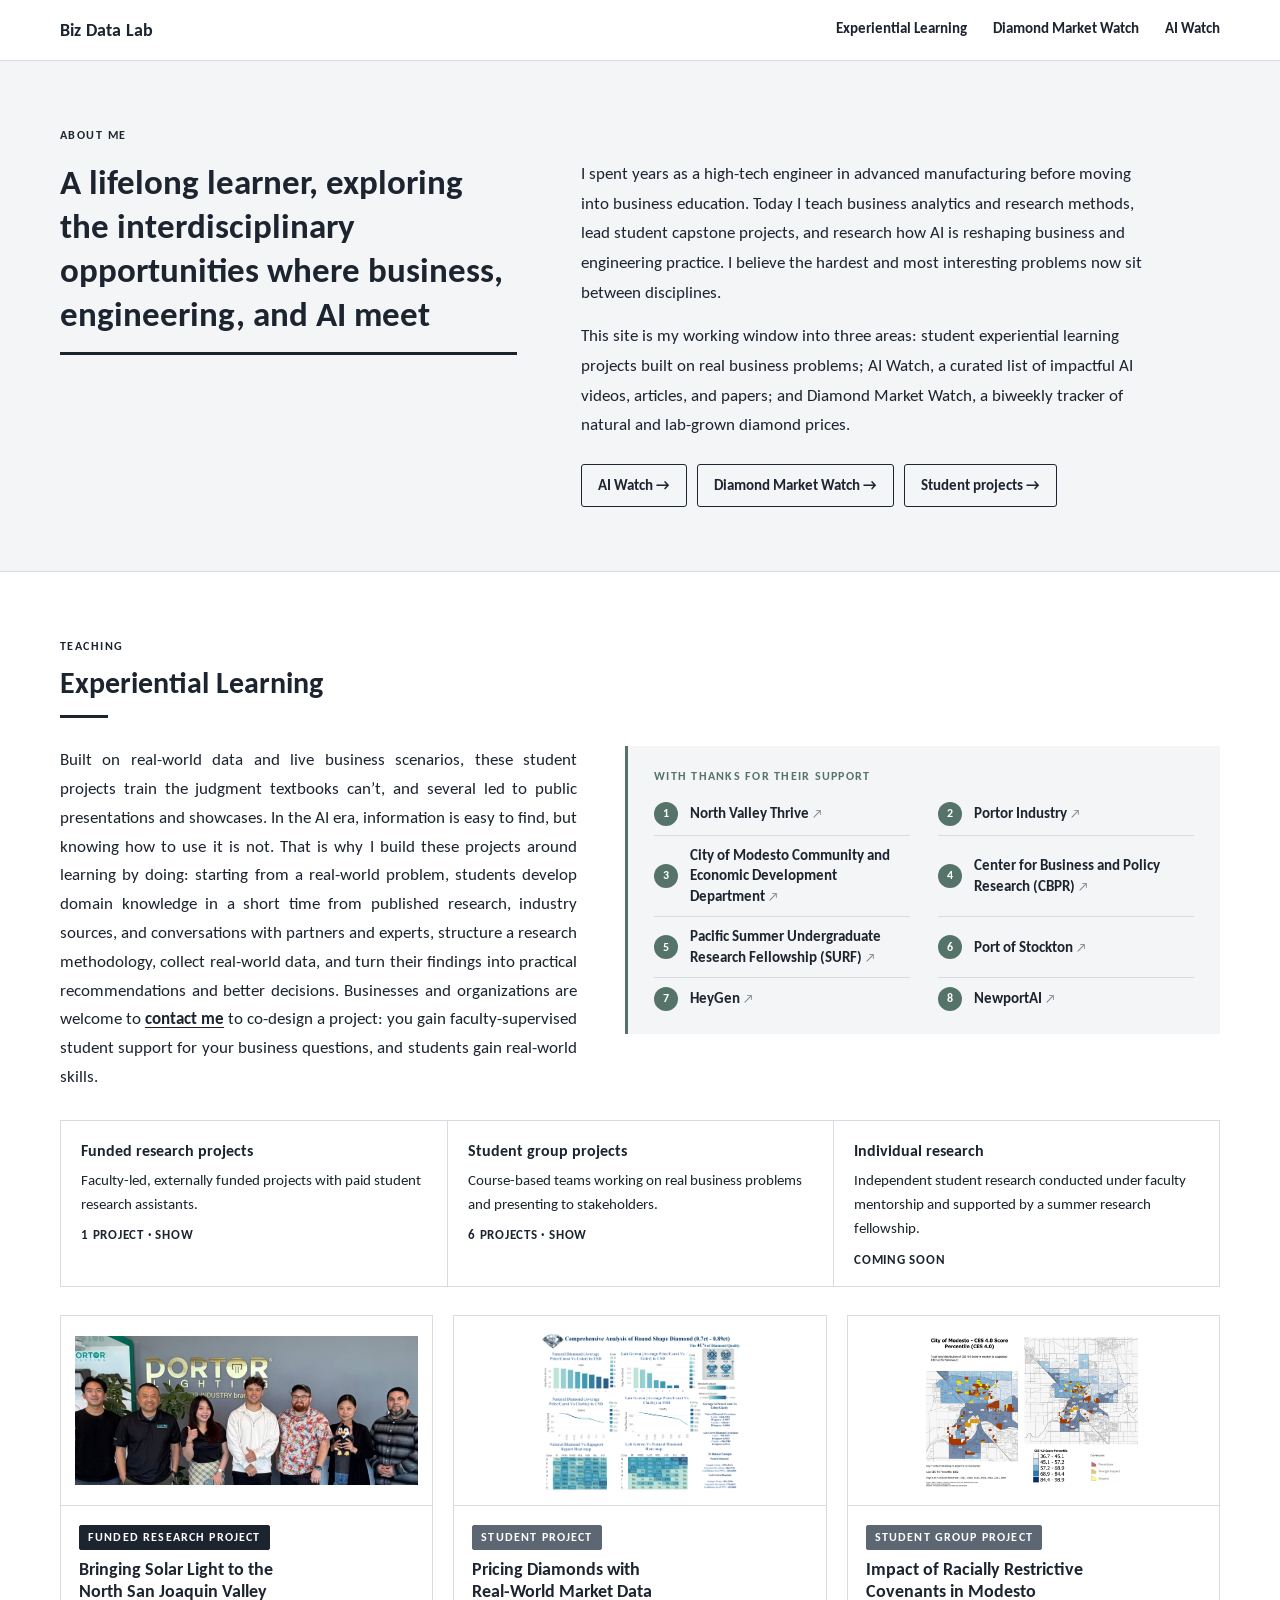
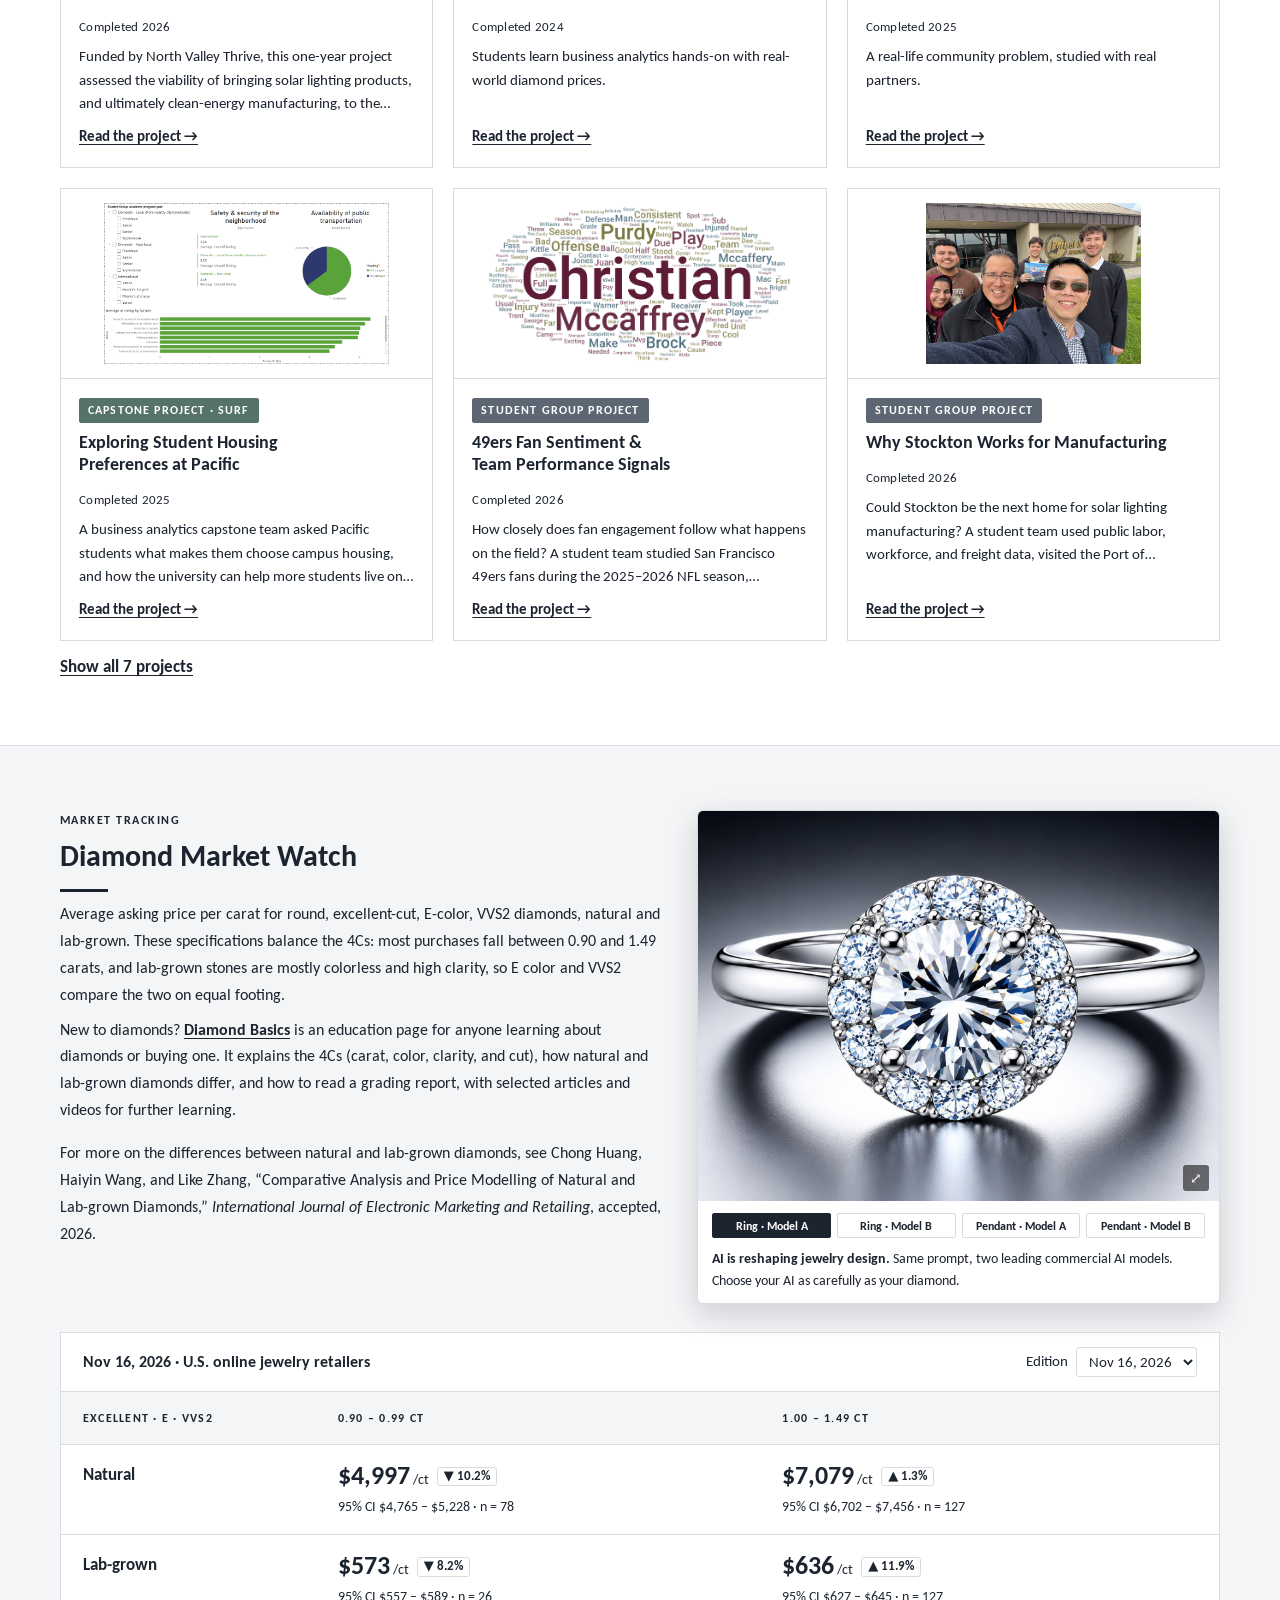
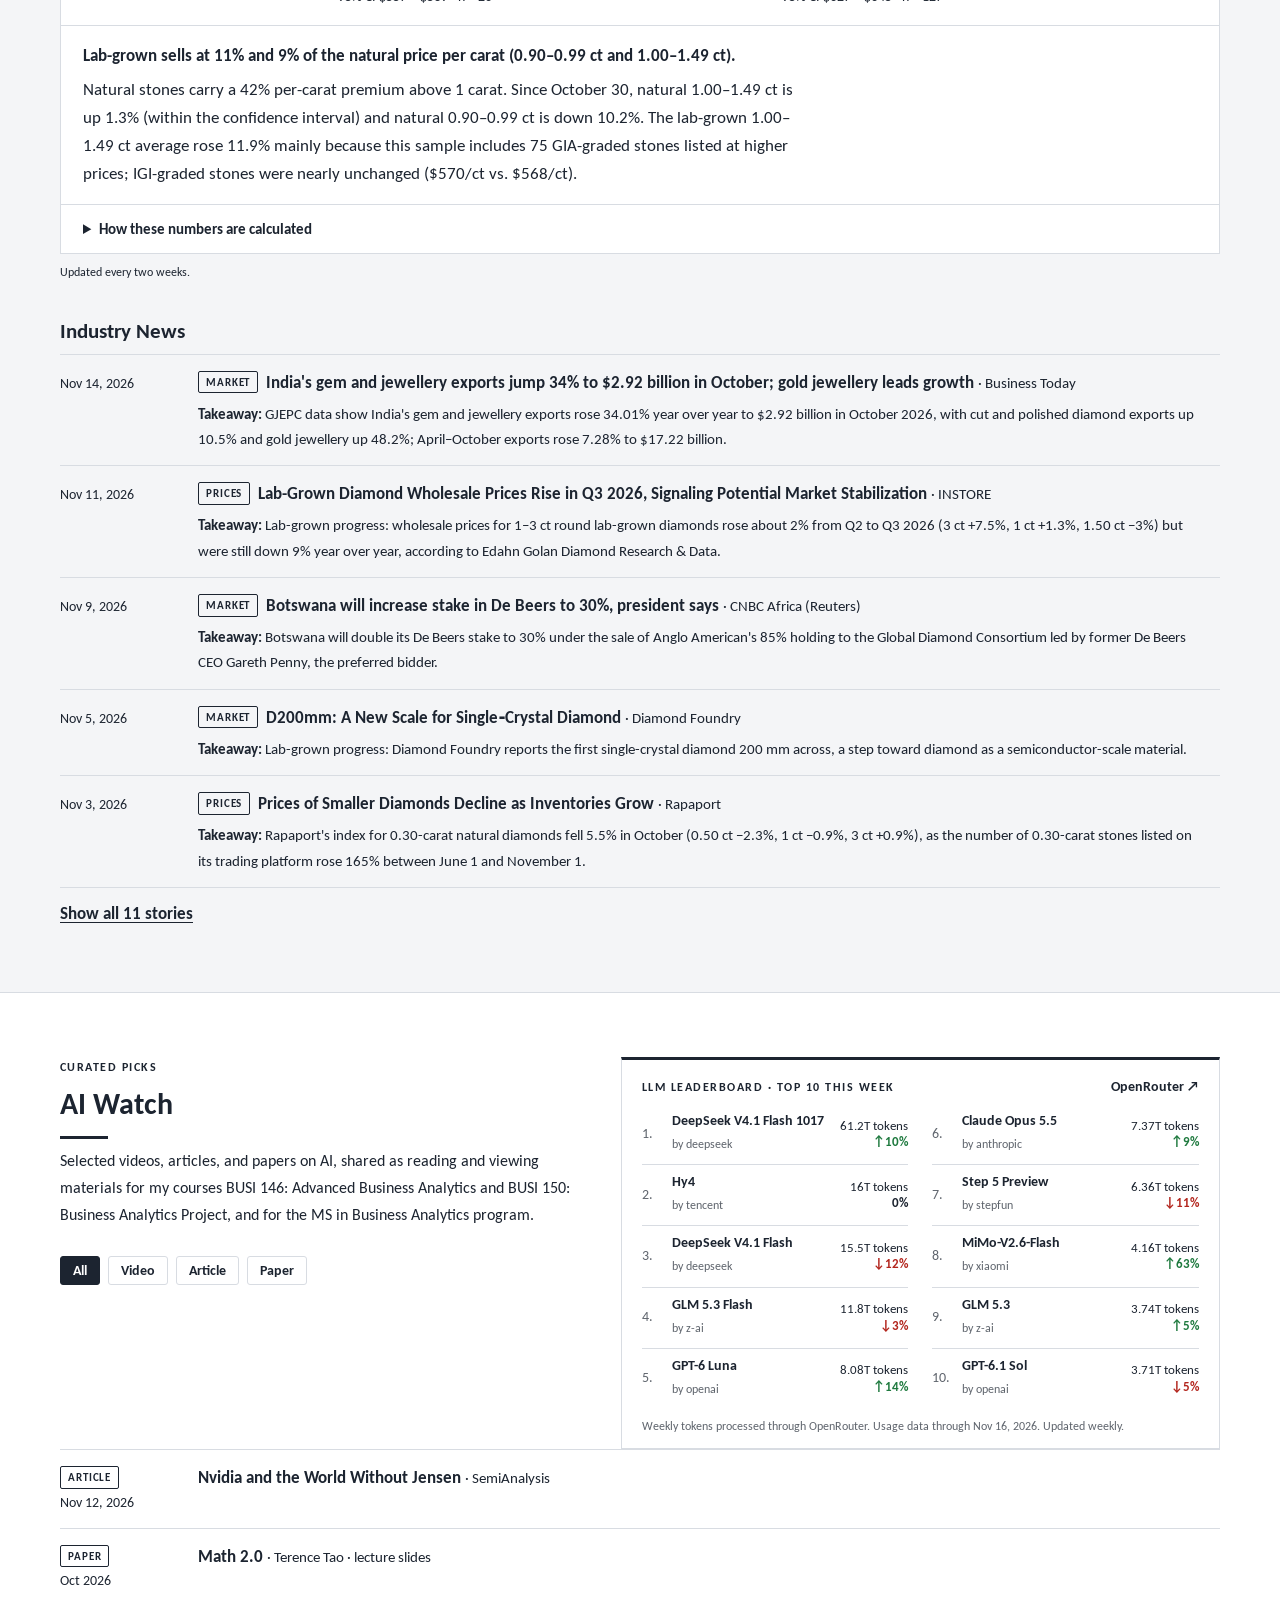
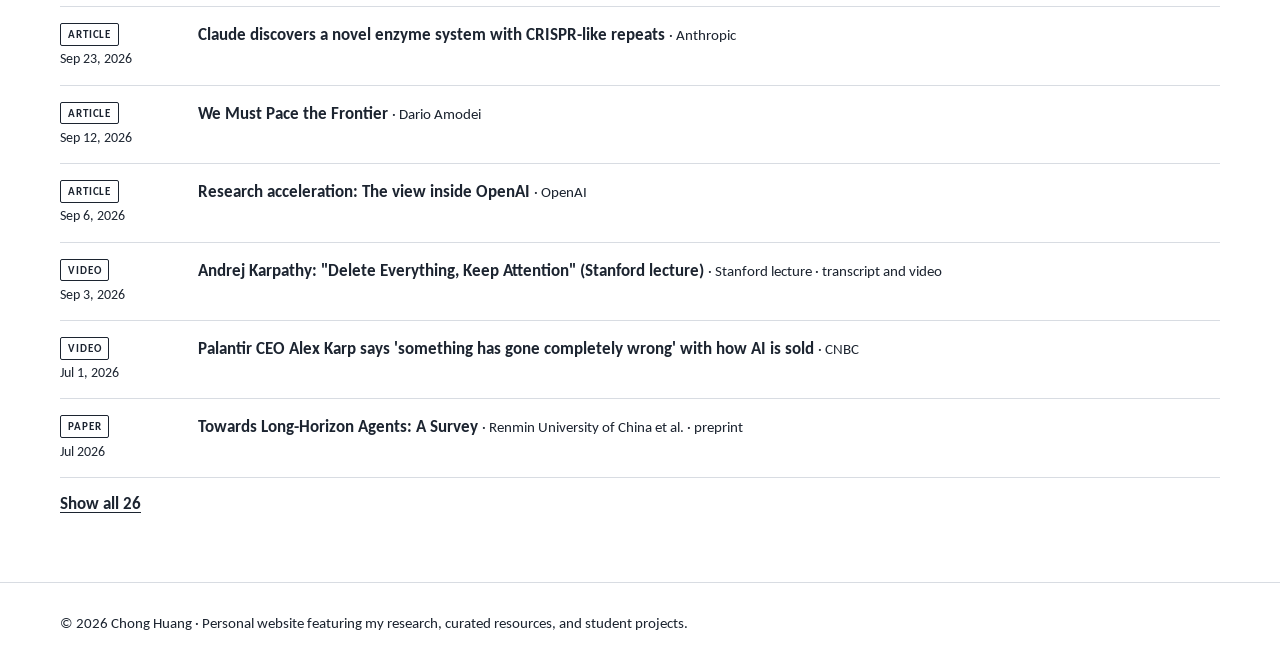
==== commit e8744d07: "AI Watch: weekly LLM Leaderboard top-10 panel (OpenRouter, data through 2026-11-16) Co-Authored-By: " ====
--- a/index.html
+++ b/index.html
@@ -7,7 +7,7 @@
 <meta name="description" content="Experiential learning projects, a biweekly Diamond Market Watch, and curated AI resources.">
 <link rel="preconnect" href="https://fonts.googleapis.com">
 <link rel="stylesheet" href="https://fonts.googleapis.com/css2?family=Carlito:wght@400;700&display=swap">
-<link rel="stylesheet" href="assets/site.css?v=f0b9bacc">
+<link rel="stylesheet" href="assets/site.css?v=f943ef4b">
 <script data-goatcounter="https://biz-datalab.goatcounter.com/count" async src="//gc.zgo.at/count.js"></script>
 </head>
 <body>
@@ -92,9 +92,12 @@
 
   <section class="band" id="ai-watch">
     <div class="wrap">
+<div class="ai-top"><div>
       <div class="sec-head"><span class="label">Curated picks</span><h2>AI Watch</h2>
         <p>Selected videos, articles, and papers on AI, shared as reading and viewing materials for my courses BUSI 146: Advanced Business Analytics and BUSI 150: Business Analytics Project, and for the MS in Business Analytics program.</p></div>
       <div class="filters" id="resFilters" role="group" aria-label="Filter by type"></div>
+      </div>
+      <aside class="llm" id="llmBoard" hidden></aside></div>
       <ul class="list" id="resList"></ul>
       <div class="more"><button class="linkbtn" id="resMore" type="button" hidden></button></div>
     </div>
@@ -210,6 +213,15 @@
     <div><a class="t" href="${esc(safeUrl(r.url))}" target="_blank" rel="noopener">${esc(r.title || host(r.url))}</a>${r.source ? ` <span class="src">· ${esc(r.source)}</span>` : ""}</div><span></span></li>`).join("")
     || '<li class="empty">First picks coming soon.</li>';
 }
+function renderLLM() {
+  const lb = DATA.leaderboard;
+  if (!lb || !lb.rows || !lb.rows.length) return;
+  const row = r => { const c = String(r.change || ""); const cls = /^-/.test(c) ? "dn" : (/^\+/.test(c) && !/^\+?0%$/.test(c) ? "up" : "");
+    return `<li><span class="rk">${r.rank}.</span><span class="md"><b>${esc(r.model)}</b><small>by ${esc(r.author)}</small></span><span class="tk">${esc(r.tokens)} tokens<em class="${cls}">${cls === "up" ? "↑" : cls === "dn" ? "↓" : ""}${esc(c.replace(/^[+-]/, ""))}</em></span></li>`; };
+  $("llmBoard").innerHTML = `<div class="llm-h"><span class="label">LLM Leaderboard · top 10 this week</span><a href="https://openrouter.ai/rankings#leaderboard-table" target="_blank" rel="noopener">OpenRouter ↗</a></div>
+    <ol>${lb.rows.map(row).join("")}</ol><p class="llm-f">Weekly tokens processed through OpenRouter. Usage data through ${esc(fmt(lb.date))}. Updated weekly.</p>`;
+  $("llmBoard").hidden = false;
+}
 document.addEventListener("click", ev => { const b = ev.target.closest("#resFilters button"); if (b) { resType = b.dataset.t; resAll = false; renderRes(); } });
 $("resMore").addEventListener("click", () => { resAll = !resAll; renderRes(); });
 $("edPick").addEventListener("change", ev => renderPrices(+ev.target.value));
@@ -218,7 +230,7 @@
 fetch("data/site.json", { cache: "no-cache" }).then(r => r.json()).then(d => {
   DATA = Object.assign({ profile: {}, projects: [], resources: [], news: [], editions: [] }, d);
   renderProfile(DATA.profile); renderProjects(DATA.projects);
-  renderPrices(DATA.editions.length - 1); renderNews(); renderRes();
+  renderPrices(DATA.editions.length - 1); renderNews(); renderRes(); renderLLM();
 }).catch(() => { $("edTitle").textContent = "Could not load data. Please refresh the page."; $("newsList").innerHTML = ""; });
 </script>
 <script>
--- a/assets/site.css
+++ b/assets/site.css
@@ -364,3 +364,24 @@
 @media (max-width:860px){.statement-row{grid-template-columns:minmax(0,1fr);gap:24px}.thanks ul{grid-template-columns:minmax(0,1fr)}.thanks li:nth-last-child(2){border-bottom:1px solid var(--line)}}
 @media (prefers-color-scheme: dark){:root:not([data-theme="light"]) .thanks .label{color:#8fb0a5}}
 :root[data-theme="dark"] .thanks .label{color:#8fb0a5}
+
+/* AI Watch: weekly LLM leaderboard panel beside the intro */
+.ai-top{display:grid;grid-template-columns:minmax(0,1fr) minmax(0,1.15fr);gap:40px;align-items:start}
+.llm{border:1px solid var(--line);border-top:3px solid var(--ink);background:var(--bg);padding:16px 20px 12px}
+.llm-h{display:flex;justify-content:space-between;align-items:baseline;gap:12px;margin-bottom:6px}
+.llm-h a{font-size:.85rem;font-weight:700;text-decoration:none;white-space:nowrap}
+.llm-h a:hover{text-decoration:underline}
+.llm ol{list-style:none;margin:0;padding:0;display:grid;grid-template-columns:repeat(2,minmax(0,1fr));grid-auto-flow:column;grid-template-rows:repeat(5,auto);column-gap:24px}
+.llm li{display:grid;grid-template-columns:22px minmax(0,1fr) auto;gap:8px;align-items:center;padding:7px 0;border-bottom:1px solid var(--line)}
+.llm li:nth-child(5),.llm li:nth-child(10){border-bottom:0}
+.llm .rk{font-size:.85rem;opacity:.7}
+.llm .md b{display:block;font-size:.9rem;line-height:1.25}
+.llm .md small{font-size:.78rem;opacity:.7}
+.llm .tk{text-align:right;font-size:.8rem;line-height:1.3;white-space:nowrap}
+.llm .tk em{display:block;font-style:normal;font-weight:700}
+.llm .tk em.up{color:#1f7a3f}
+.llm .tk em.dn{color:#b3261e}
+.llm-f{font-size:.75rem;opacity:.7;margin-top:8px}
+@media (prefers-color-scheme: dark){:root:not([data-theme="light"]) .llm .tk em.up{color:#5cc983}:root:not([data-theme="light"]) .llm .tk em.dn{color:#f28b82}}
+@media (max-width:860px){.ai-top{grid-template-columns:minmax(0,1fr);gap:20px}}
+@media (max-width:480px){.llm ol{grid-template-columns:minmax(0,1fr);grid-auto-flow:row;grid-template-rows:none}.llm li:nth-child(5){border-bottom:1px solid var(--line)}}
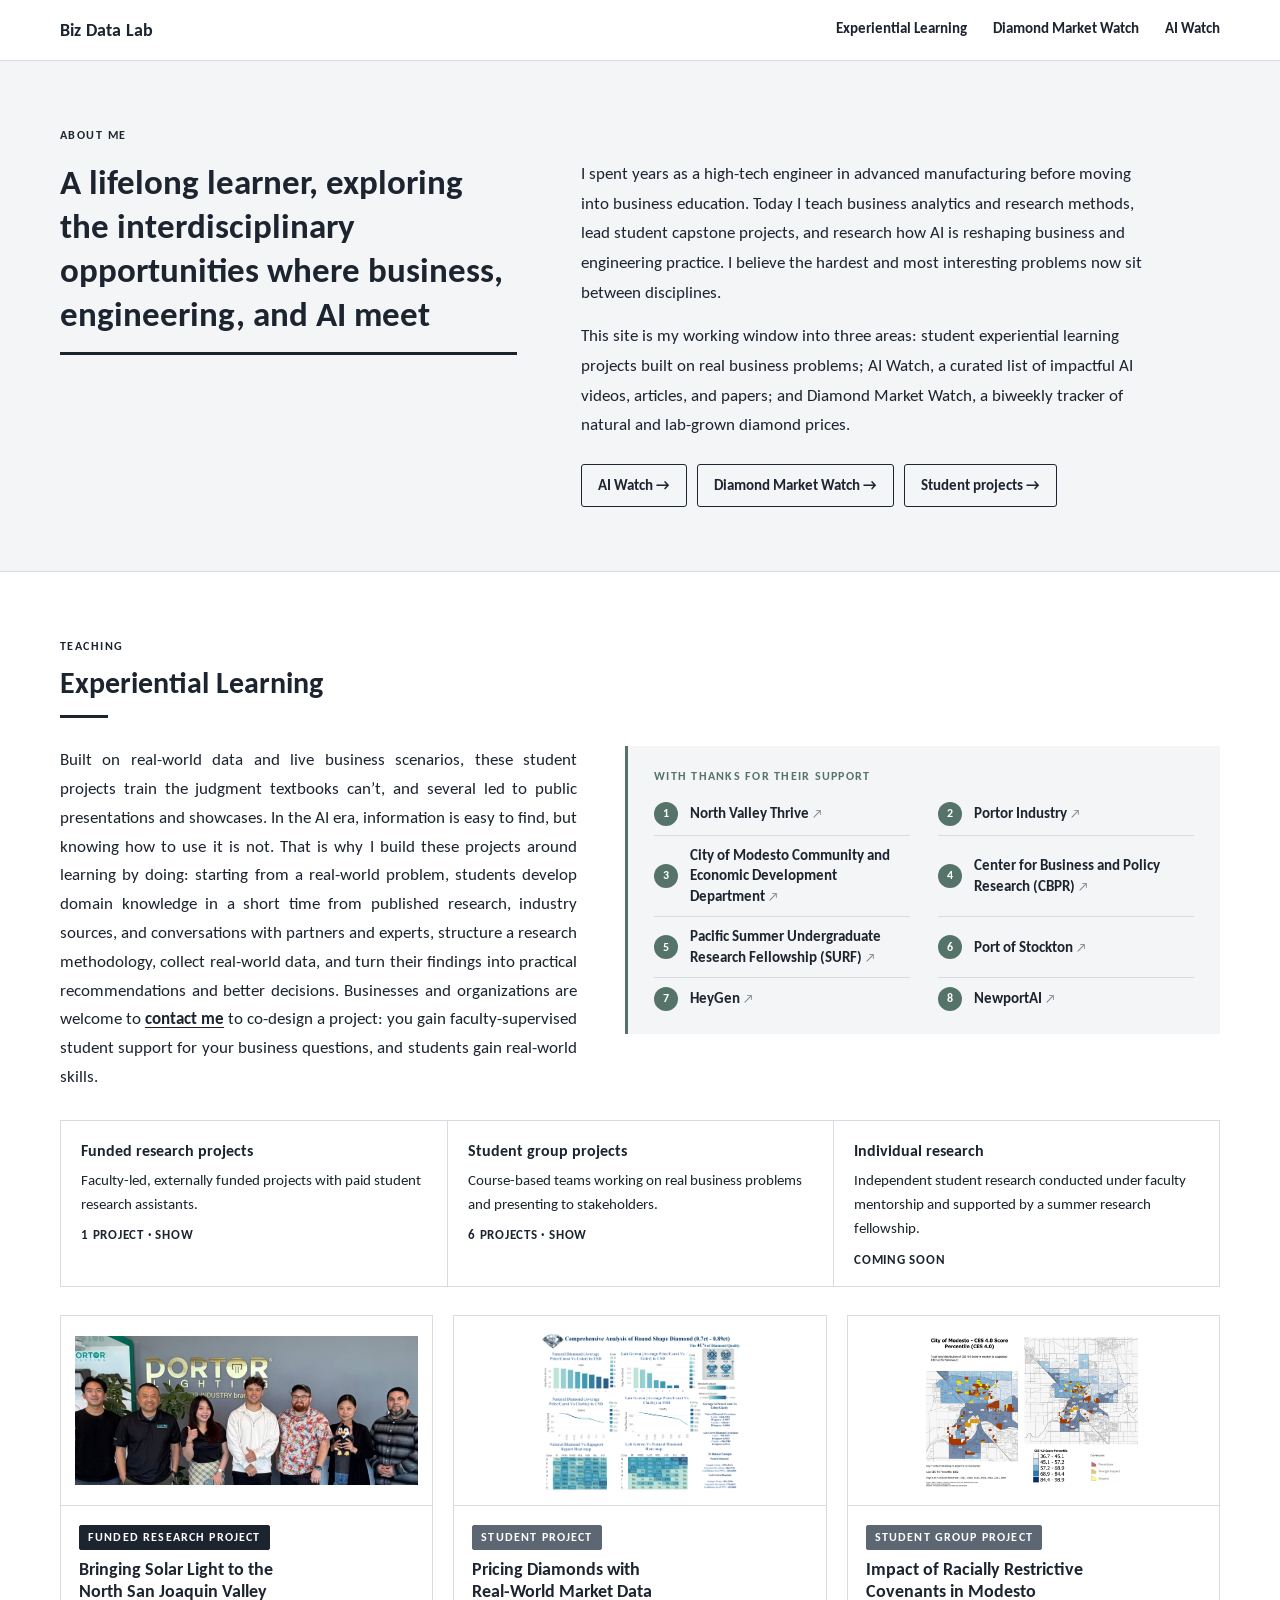
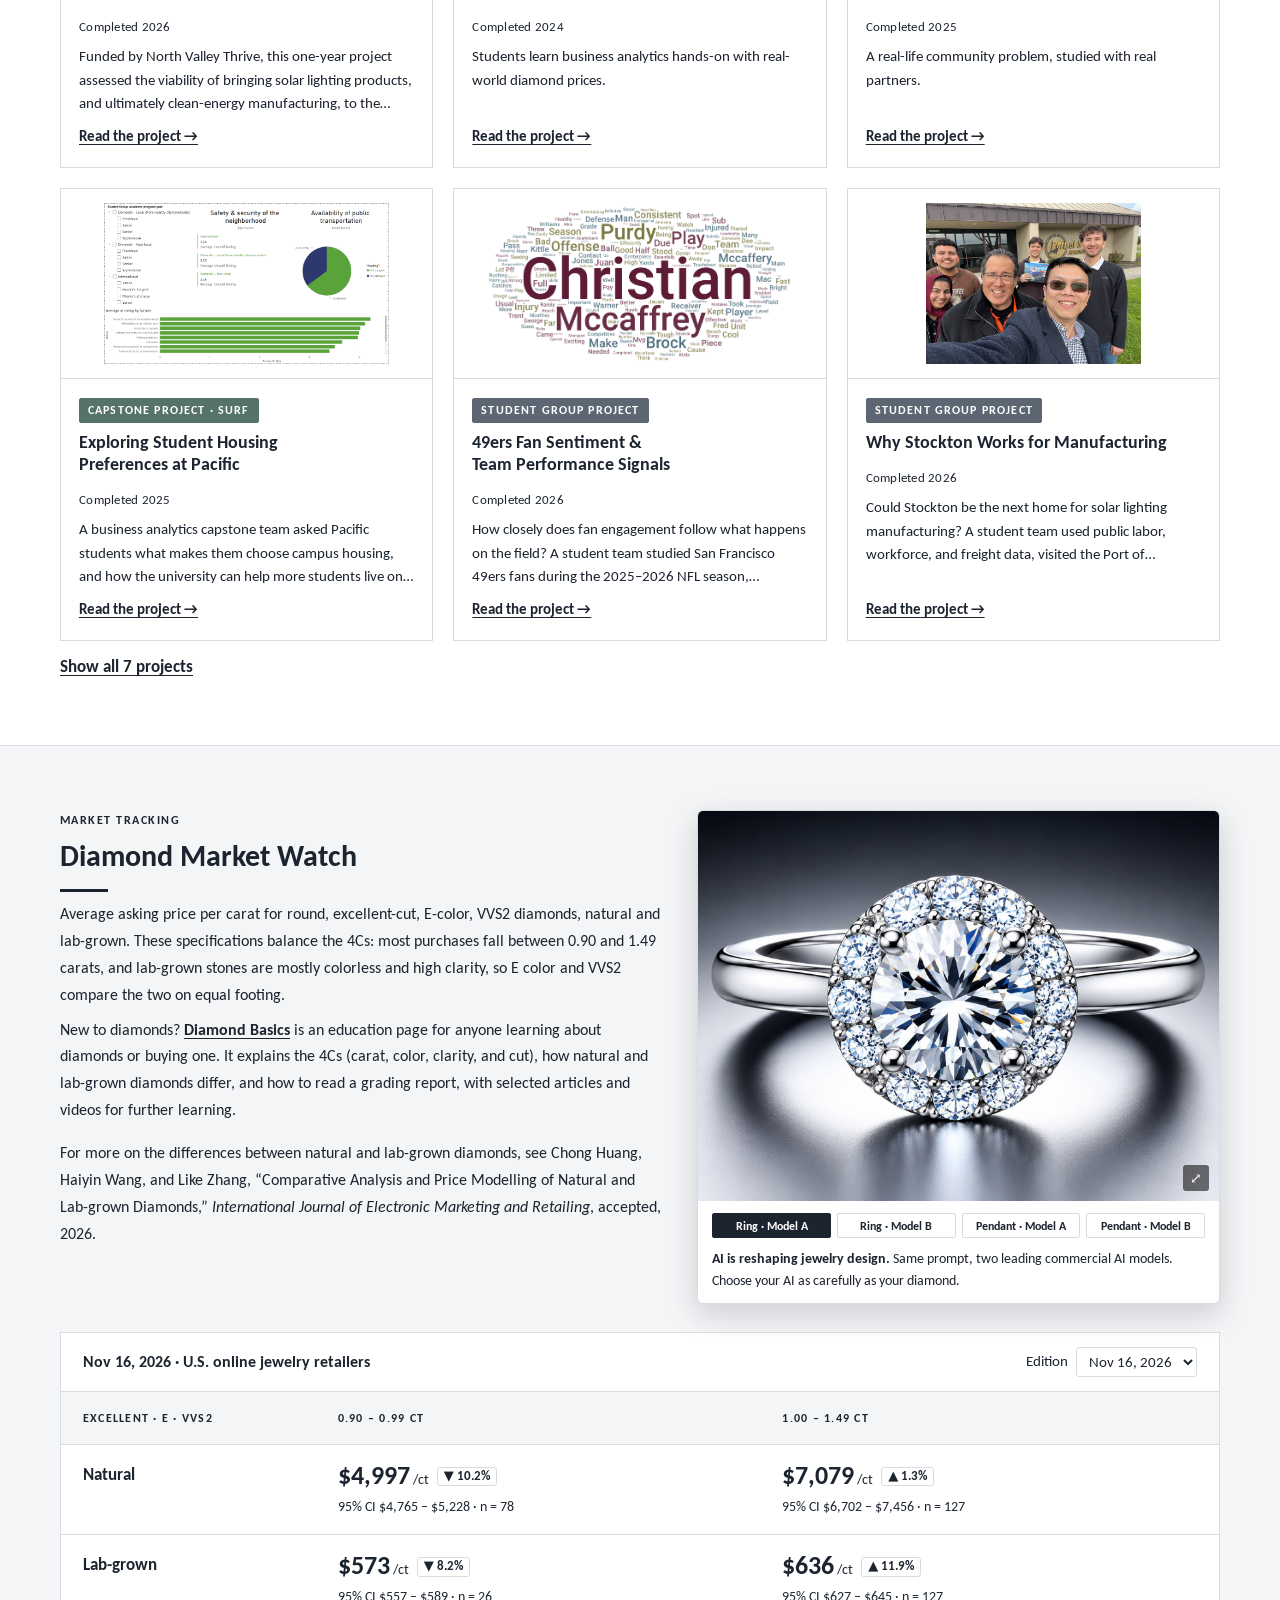
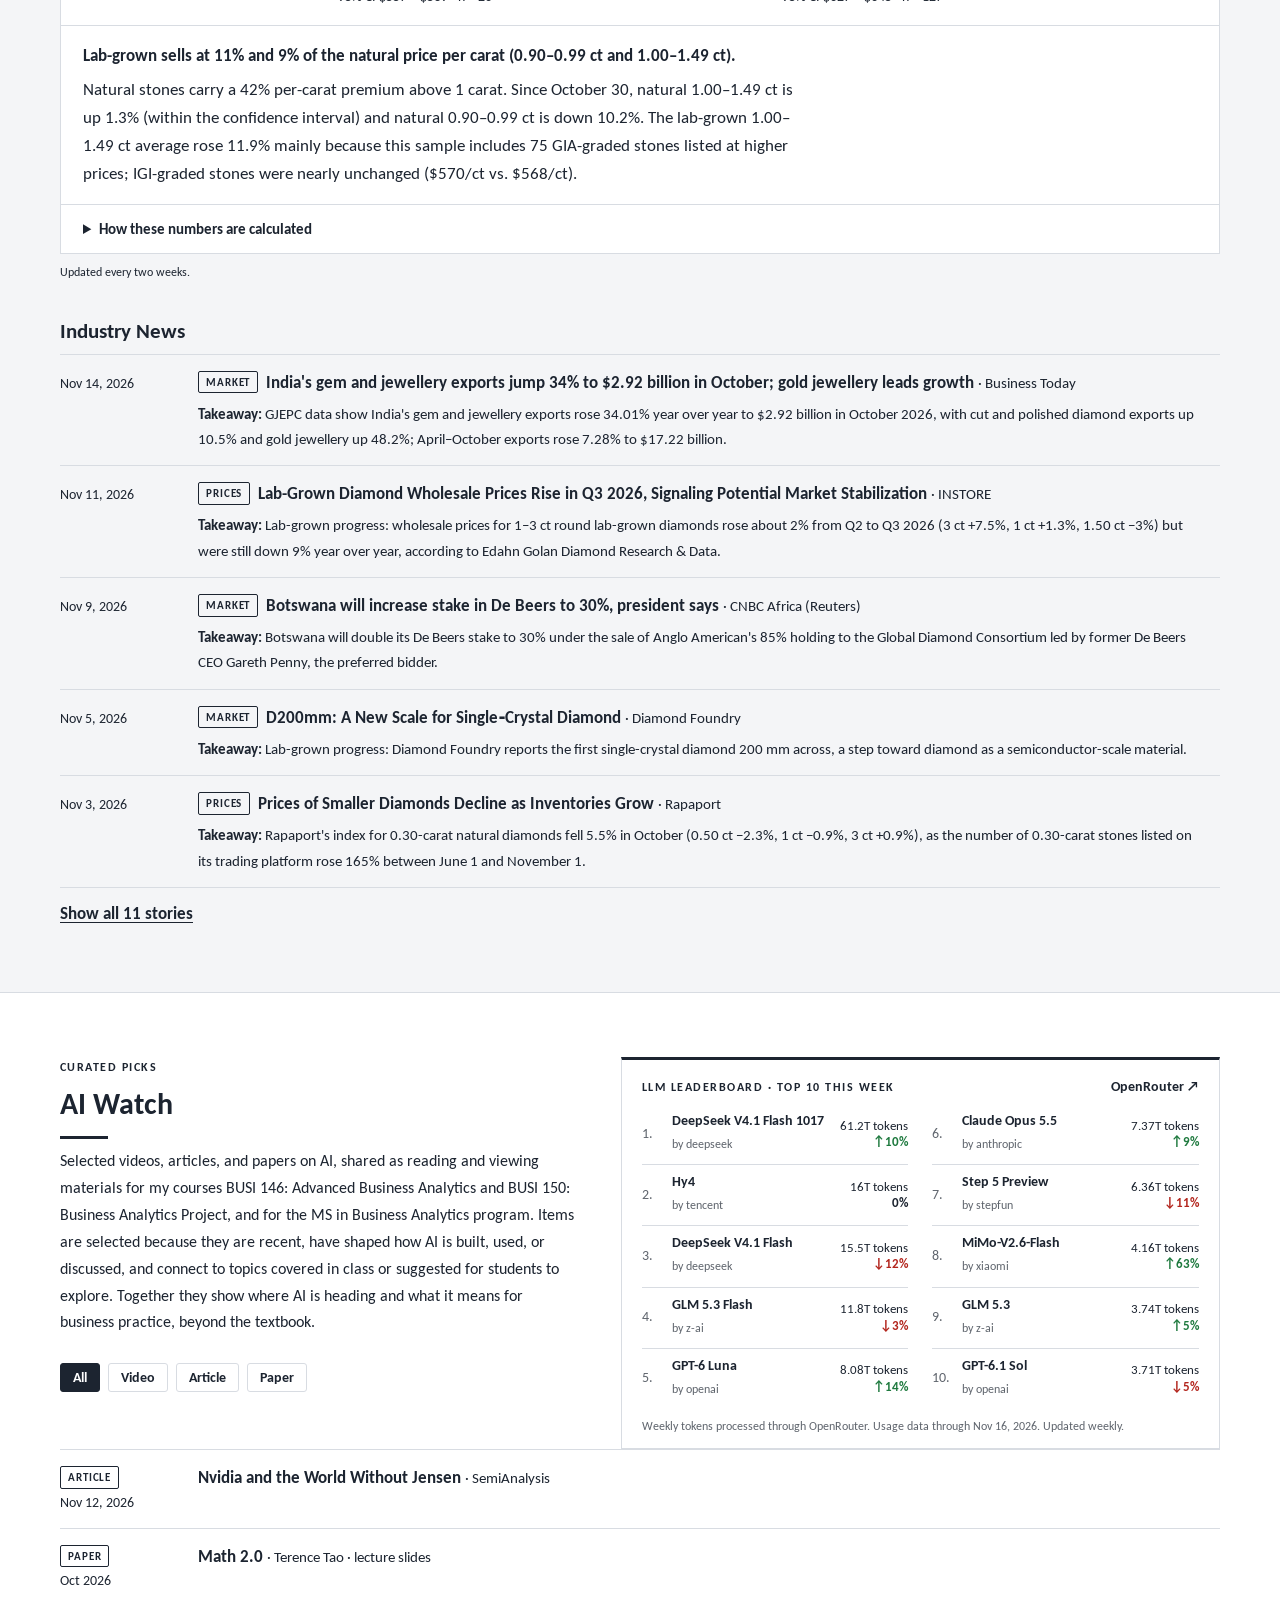
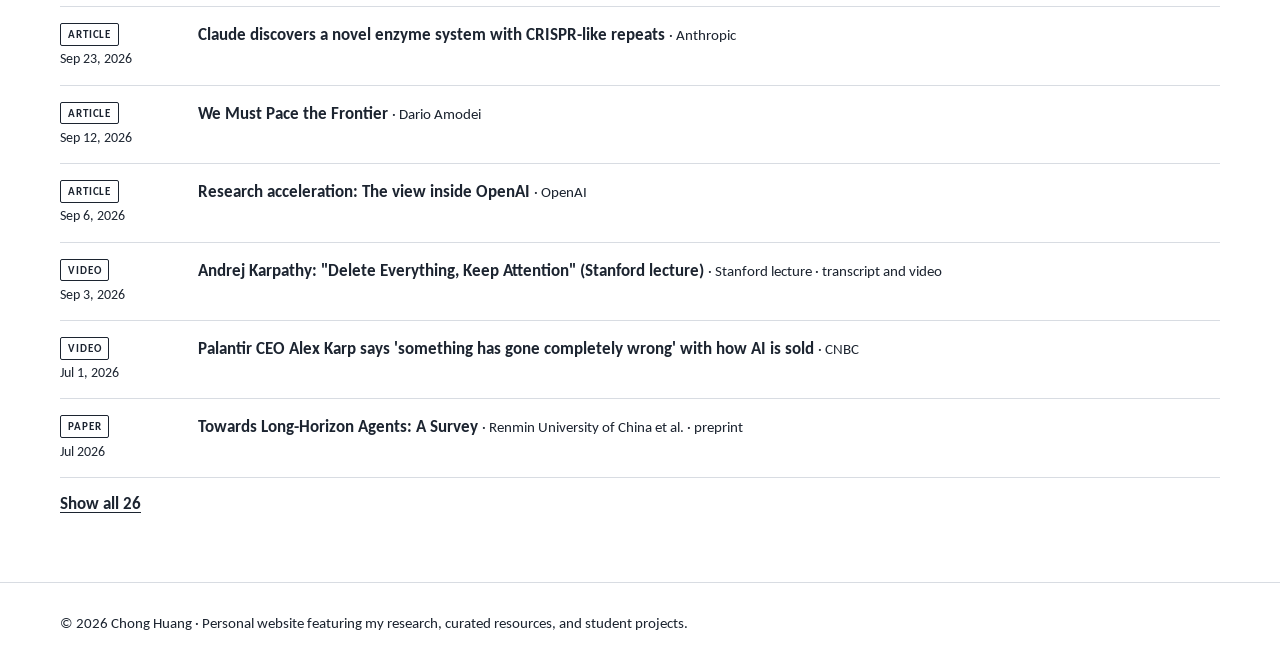
==== commit ae2e6941: "AI Watch intro: how items are selected Co-Authored-By: Claude Opus 5.5 <noreply@anthropic.com> Claud" ====
--- a/index.html
+++ b/index.html
@@ -94,7 +94,7 @@
     <div class="wrap">
 <div class="ai-top"><div>
       <div class="sec-head"><span class="label">Curated picks</span><h2>AI Watch</h2>
-        <p>Selected videos, articles, and papers on AI, shared as reading and viewing materials for my courses BUSI 146: Advanced Business Analytics and BUSI 150: Business Analytics Project, and for the MS in Business Analytics program.</p></div>
+        <p>Selected videos, articles, and papers on AI, shared as reading and viewing materials for my courses BUSI 146: Advanced Business Analytics and BUSI 150: Business Analytics Project, and for the MS in Business Analytics program. Items are selected because they are recent, have shaped how AI is built, used, or discussed, and connect to topics covered in class or suggested for students to explore. Together they show where AI is heading and what it means for business practice, beyond the textbook.</p></div>
       <div class="filters" id="resFilters" role="group" aria-label="Filter by type"></div>
       </div>
       <aside class="llm" id="llmBoard" hidden></aside></div>
